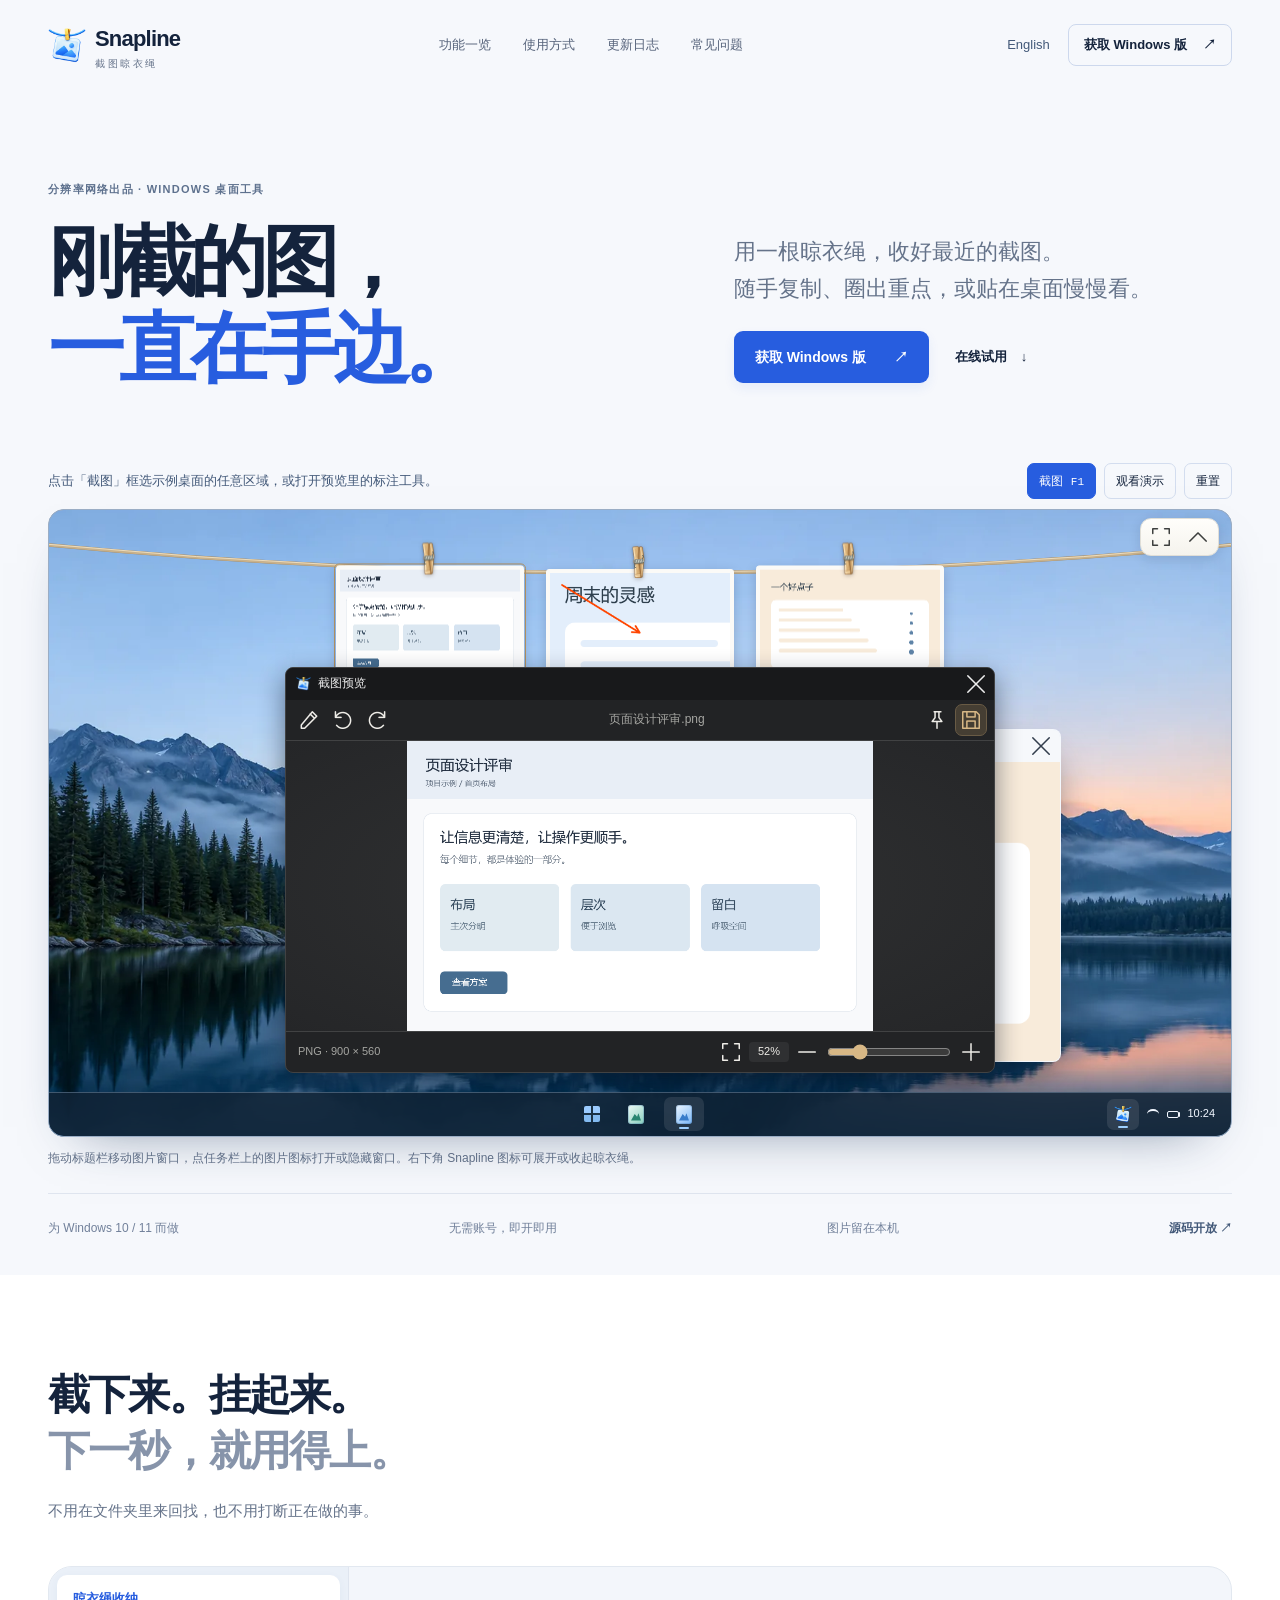
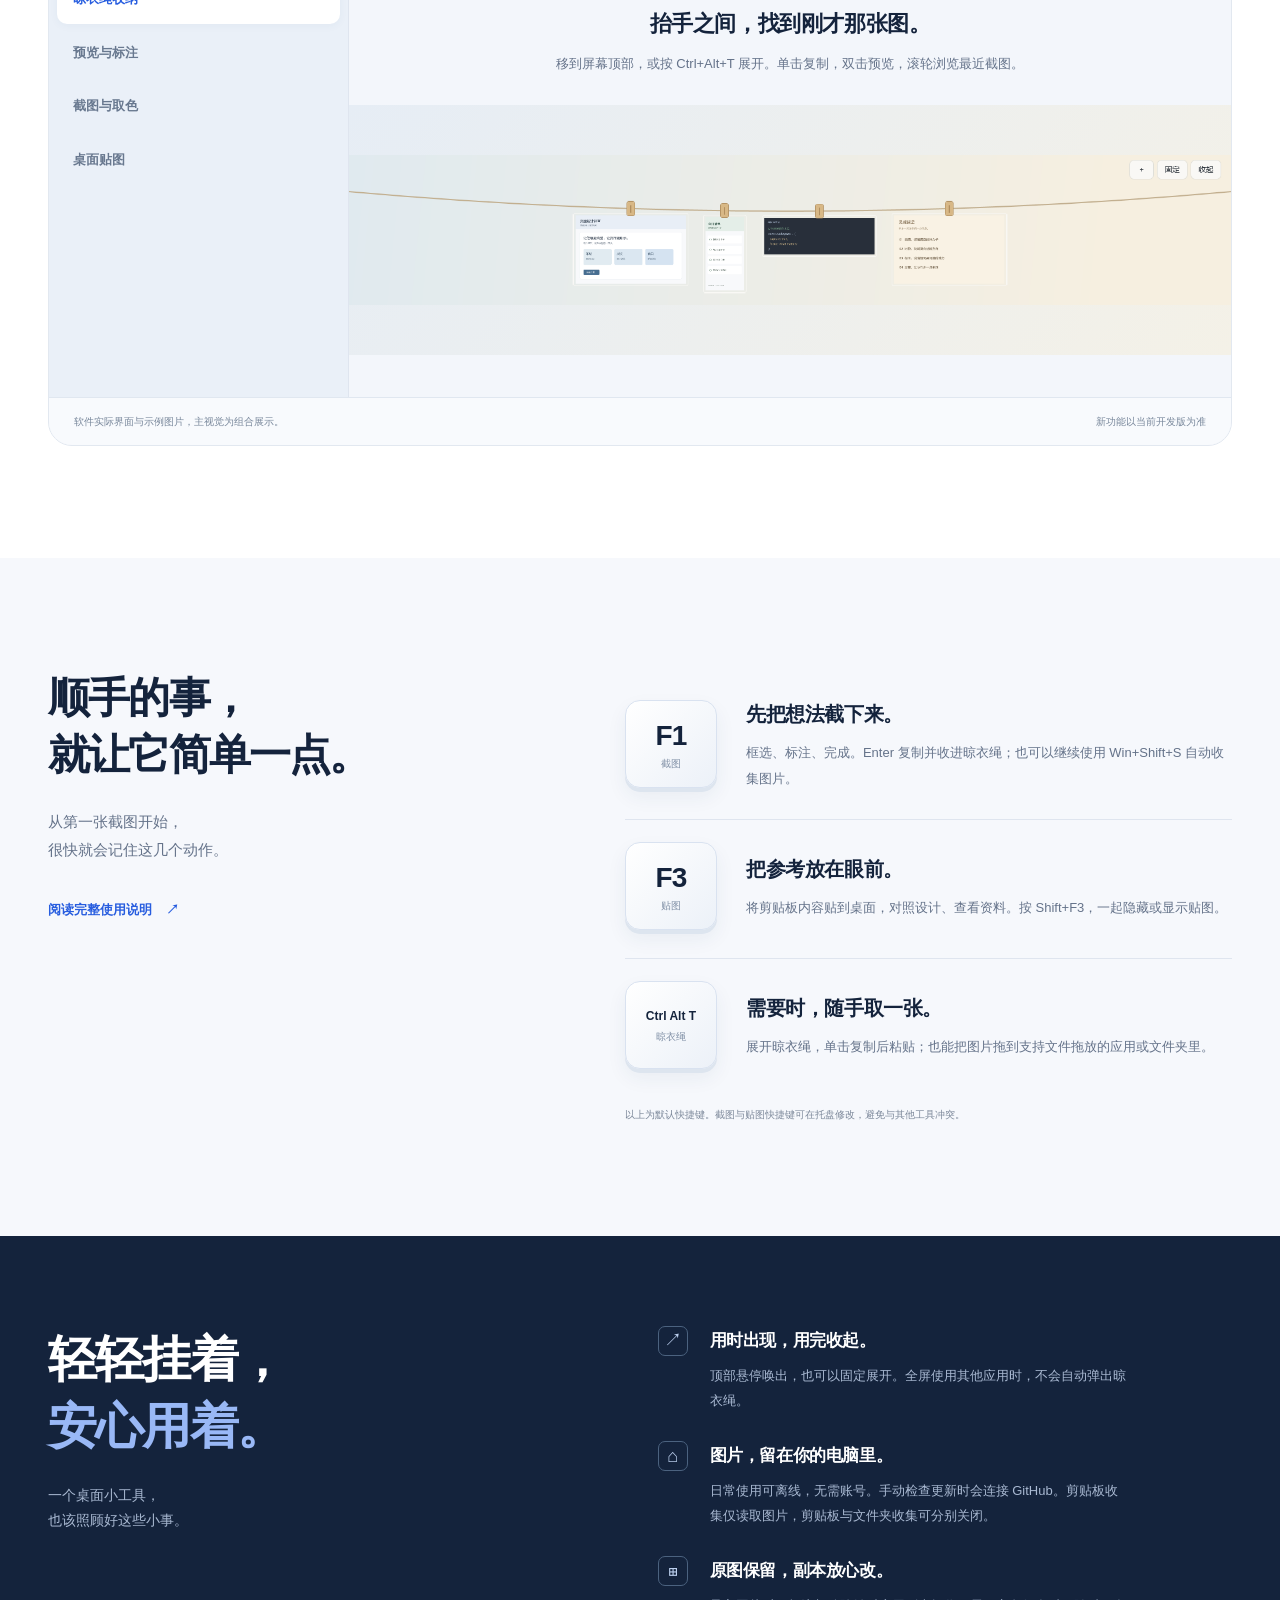
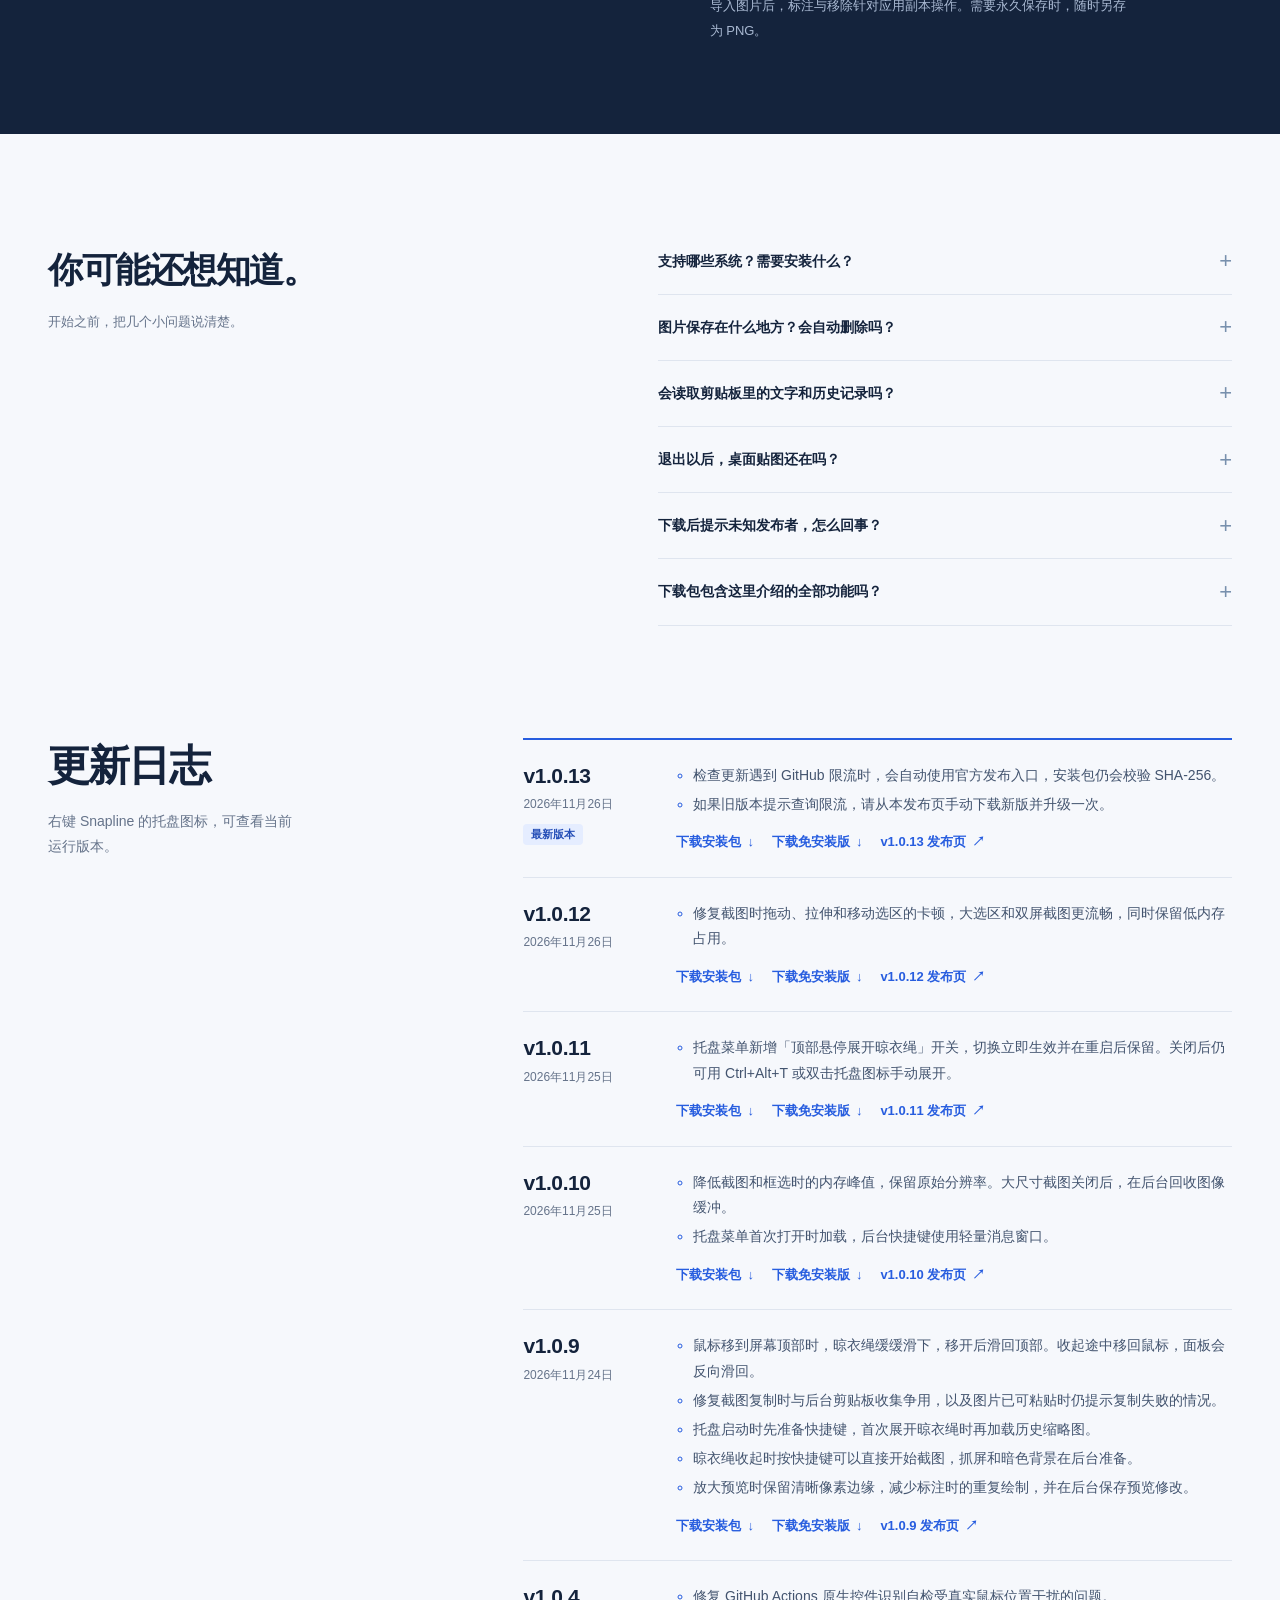
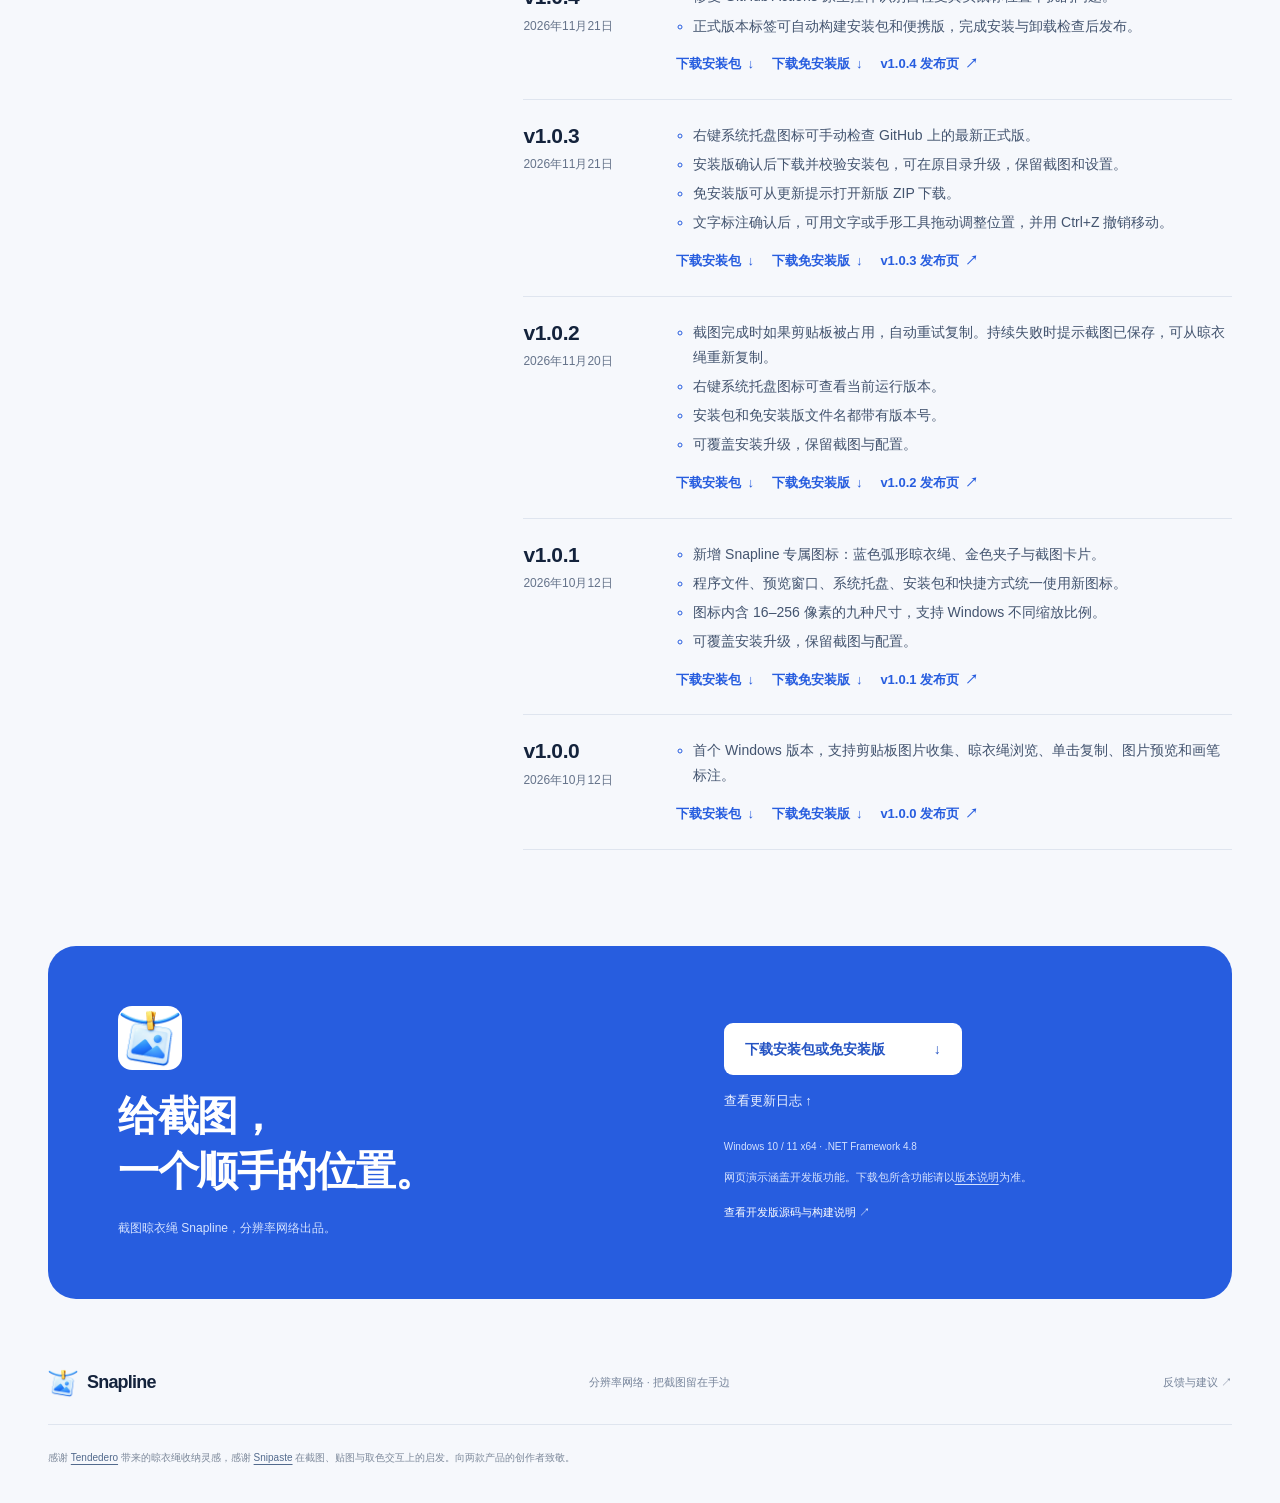
==== docs/index.html @ 42bbdcac "docs: 同步官网更新日志" ====
<!doctype html>
<html lang="zh-CN">
<head>
  <meta charset="utf-8">
  <meta name="viewport" content="width=device-width, initial-scale=1">
  <meta name="theme-color" content="#f6f8fc">
  <meta name="description" content="截图晾衣绳 Snapline，分辨率网络出品的 Windows 桌面截图工具。把近期截图收在屏幕上方，单击复制、双击预览，支持标注、取色与桌面贴图。本地运行，无需账号。">
  <meta property="og:title" content="截图晾衣绳 Snapline · 把截图留在手边">
  <meta property="og:description" content="截下来，挂起来，随手就能用。分辨率网络出品的 Windows 桌面截图工具。">
  <meta property="og:type" content="website">
  <meta property="og:locale" content="zh_CN">
  <title>截图晾衣绳 Snapline · 把截图留在手边</title>
  <link rel="canonical" href="https://snapline-windows.pages.dev/">
  <link rel="alternate" hreflang="zh-CN" href="https://snapline-windows.pages.dev/">
  <link rel="alternate" hreflang="en" href="https://snapline-windows.pages.dev/en/">
  <link rel="alternate" hreflang="x-default" href="https://snapline-windows.pages.dev/">
  <link rel="icon" href="images/app.ico">
  <link rel="stylesheet" href="style.css">
  <link rel="stylesheet" href="desktop-demo.css">
  <script src="script.js" defer></script>
  <script src="changelog.js" defer></script>
  <script src="capture-tools.js" defer></script>
  <script src="desktop-snapshot.js" defer></script>
  <script src="desktop-demo.js" defer></script>
</head>
<body>
  <a class="skip-link" href="#main">跳到正文</a>
  <header class="site-header">
    <div class="container navigation">
      <a class="brand" href="#" aria-label="Snapline 首页"><img src="images/app.ico" width="38" height="38" alt=""><span>Snapline<span class="brand-cn">截图晾衣绳</span></span></a>
      <nav aria-label="主导航"><a href="#features">功能一览</a><a href="#workflow">使用方式</a><a class="nav-changelog" href="#changelog">更新日志</a><a href="#questions">常见问题</a></nav>
      <div class="nav-actions">
        <a class="language-switch" data-language-switch href="en/index.html" hreflang="en" lang="en">English</a>
        <a class="nav-download" href="#download">获取 Windows 版 <span aria-hidden="true">↗</span></a>
      </div>
    </div>
  </header>
  <main id="main">
    <section class="hero container" aria-labelledby="hero-title">
      <div class="hero-copy">
        <p class="eyebrow">分辨率网络出品 · WINDOWS 桌面工具</p>
        <h1 id="hero-title">刚截的图，<br><span>一直在手边。</span></h1>
      </div>
      <div class="hero-details">
        <p class="hero-description">用一根晾衣绳，收好最近的截图。<br>随手复制、圈出重点，或贴在桌面慢慢看。</p>
        <div class="hero-actions"><a class="button primary" href="#download">获取 Windows 版 <span aria-hidden="true">↗</span></a><a class="text-link" href="#try">在线试用 <span aria-hidden="true">↓</span></a></div>
      </div>
    </section>
    <section class="container desktop-experience" id="try" aria-label="Snapline 网页演示">
      <div id="desktop-demo" class="desktop-demo" role="region" aria-label="可操作的示例桌面" hidden>
        <div class="desktop-toolbar">
          <p class="demo-status" role="status">点击「截图」，框选示例桌面上的任意区域。</p>
          <div class="desktop-actions">
            <button type="button" data-action="capture" class="demo-start">截图 <kbd>F1</kbd></button>
            <button type="button" data-action="tour" aria-pressed="false">观看演示</button>
            <button type="button" data-action="whole" class="demo-start" title="选择整个示例桌面（Ctrl+A）" hidden>全选桌面</button>
            <button type="button" data-action="cancel-top" title="取消截图（Esc）" hidden>取消截图</button>
            <button type="button" data-action="reset">重置</button>
          </div>
        </div>
        <div class="demo-desktop">
          <div class="demo-shelf" aria-label="晾衣绳">
            <canvas class="demo-rope" aria-hidden="true"></canvas>
            <div class="demo-shots" aria-label="最近截图"></div>
            <div class="demo-shelf-tools">
              <button type="button" data-action="open" aria-label="预览选中图片" title="预览选中图片"><span class="demo-icon icon-open"></span></button>
              <button type="button" data-action="collapse" aria-label="收起晾衣绳" title="收起晾衣绳"><span class="demo-icon icon-collapse"></span></button>
            </div>
          </div>
          <div id="demo-weekend" class="demo-paper demo-document" role="group" aria-label="周末灵感.png" hidden>
            <div class="demo-window-title">
              <span class="demo-file-icon demo-weekend-icon" aria-hidden="true"></span>周末灵感.png
              <button type="button" data-action="close-weekend" aria-label="关闭周末灵感" title="关闭周末灵感"><span class="demo-icon icon-close"></span></button>
            </div>
            <canvas role="img" aria-label="带箭头标注的周末灵感示例图"></canvas>
          </div>
          <div id="demo-note" class="demo-paper demo-source" role="group" aria-label="灵感笔记.png">
            <div class="demo-window-title">
              <span class="demo-file-icon" aria-hidden="true"></span>灵感笔记.png
              <button type="button" data-action="close-source" aria-label="关闭示例笔记" title="关闭示例笔记"><span class="demo-icon icon-close"></span></button>
            </div>
            <div class="demo-source-image"><img src="images/06-pinned-image.png" width="640" height="400" alt="示例笔记：一个好点子" draggable="false"></div>
          </div>
          <div class="demo-capture" tabindex="-1" aria-label="拖动框选示例桌面上的任意区域" hidden>
            <canvas class="demo-capture-frame" aria-hidden="true"></canvas>
            <div class="demo-selection" hidden>
              <canvas class="demo-crop-art" aria-hidden="true"></canvas>
              <span class="demo-crop-size"></span>
              <span data-edge="nw"></span><span data-edge="n"></span><span data-edge="ne"></span>
              <span data-edge="w"></span><span data-edge="e"></span>
              <span data-edge="sw"></span><span data-edge="s"></span><span data-edge="se"></span>
            </div>
          </div>
          <div class="demo-capture-actions" aria-label="截图工具栏" hidden>
            <button type="button" data-action="reselect" aria-label="重新框选" title="重新框选"><span class="demo-icon icon-reselect"></span></button>
            <button type="button" data-action="save-crop" aria-label="另存 PNG" title="另存为 PNG（Ctrl+S）" disabled><span class="demo-icon icon-save"></span></button>
            <button type="button" data-action="pin-crop" aria-label="贴到屏幕" title="贴到屏幕（Ctrl+T）" disabled><span class="demo-icon icon-pin"></span></button>
            <button type="button" data-action="cancel" aria-label="取消截图" title="取消（Esc）"><span class="demo-icon icon-close"></span></button>
            <button type="button" data-action="collect" aria-label="完成截图并收进晾衣绳" title="完成截图（Enter）" class="demo-native-highlight" disabled><span class="demo-icon icon-check"></span></button>
          </div>
          <section class="demo-editor" aria-label="图片预览与标注" hidden>
            <div class="demo-window-title"><img src="images/app.ico" width="15" height="15" alt="">截图预览<button type="button" data-action="close-editor" aria-label="关闭预览" title="关闭预览"><span class="demo-icon icon-close"></span></button></div>
            <div class="demo-editor-command">
              <button type="button" data-action="annotate" aria-label="标注工具" title="展开或收起标注工具" aria-expanded="false" aria-controls="demo-annotations"><span class="demo-icon icon-edit"></span></button>
              <button type="button" data-action="rotate-left" aria-label="向左旋转" title="向左旋转 90°"><span class="demo-icon icon-rotate-left"></span></button>
              <button type="button" data-action="rotate" aria-label="向右旋转" title="向右旋转 90°"><span class="demo-icon icon-rotate-right"></span></button>
              <span class="demo-editor-name"></span>
              <button type="button" data-action="pin" aria-label="贴到屏幕" title="将图片与标注贴到屏幕"><span class="demo-icon icon-pin"></span></button>
              <button type="button" data-action="save" class="demo-native-highlight" aria-label="保存到演示副本" title="保存到演示副本"><span class="demo-icon icon-save"></span></button>
            </div>
            <div class="demo-editor-tools" id="demo-annotations" aria-label="标注工具" hidden>
              <button type="button" data-tool="pen" aria-label="画笔" title="画笔" aria-pressed="true"><span class="demo-icon icon-pen"></span></button>
              <button type="button" data-tool="arrow" aria-label="箭头" title="箭头" aria-pressed="false"><span class="demo-icon icon-arrow"></span></button>
              <button type="button" data-action="undo" aria-label="撤销" title="撤销（Ctrl+Z）" disabled><span class="demo-icon icon-undo"></span></button>
              <button type="button" class="demo-ink" data-ink="#ff4500" aria-label="橙红色" title="橙红色" aria-pressed="true"></button>
              <button type="button" class="demo-ink" data-ink="#ffd700" aria-label="金黄色" title="金黄色" aria-pressed="false"></button>
              <button type="button" class="demo-ink" data-ink="#1e90ff" aria-label="亮蓝色" title="亮蓝色" aria-pressed="false"></button>
            </div>
            <div class="demo-editor-image"><canvas tabindex="0" aria-label="在图片上拖动以标注，按 Ctrl+Z 撤销"></canvas></div>
            <div class="demo-editor-footer">
              <span class="demo-editor-info"></span>
              <button type="button" data-action="fit" aria-label="适应窗口" title="适应窗口"><span class="demo-icon icon-open"></span></button>
              <output class="demo-zoom-level"></output>
              <button type="button" data-action="zoom-out" aria-label="缩小预览" title="缩小预览"><span class="demo-icon icon-minus"></span></button>
              <input type="range" class="demo-zoom" aria-label="预览缩放" min="55" max="250" value="100">
              <button type="button" data-action="zoom-in" aria-label="放大预览" title="放大预览"><span class="demo-icon icon-plus"></span></button>
            </div>
          </section>
          <section class="demo-pin" aria-label="桌面贴图" hidden>
            <button type="button" class="demo-pin-handle" aria-label="拖动贴图，或用方向键移动。双击关闭。"><canvas></canvas></button>
            <div class="demo-pin-tools">
              <label>大小 <input type="range" data-adjust="size" min="65" max="130" value="100"></label>
              <label>透明度 <input type="range" data-adjust="opacity" min="25" max="100" value="100"></label>
              <button type="button" data-action="close-pin" aria-label="关闭贴图" title="关闭贴图"><span class="demo-icon icon-close"></span></button>
            </div>
          </section>
          <div class="demo-taskbar" aria-label="示例桌面任务栏">
            <div class="demo-taskbar-apps">
              <span class="demo-launcher" aria-hidden="true"></span>
              <button type="button" data-action="weekend" aria-label="显示或隐藏周末灵感" title="周末灵感.png" aria-controls="demo-weekend" aria-pressed="false"><span class="demo-file-icon demo-weekend-icon" aria-hidden="true"></span></button>
              <button type="button" data-action="note" aria-label="显示或隐藏示例笔记" title="灵感笔记.png" aria-controls="demo-note" aria-pressed="true"><span class="demo-file-icon" aria-hidden="true"></span></button>
            </div>
            <div class="demo-tray">
              <button type="button" data-action="shelf" aria-label="展开或收起截图晾衣绳" title="截图晾衣绳（Ctrl+Alt+T）" aria-pressed="true"><img src="images/app.ico" width="22" height="22" alt=""></button>
              <span class="demo-network" aria-hidden="true"></span><span class="demo-battery" aria-hidden="true"></span><span aria-hidden="true">10:24</span>
            </div>
          </div>
        </div>
        <p class="desktop-caption">拖动标题栏移动图片窗口，点任务栏上的图片图标打开或隐藏窗口。右下角 Snapline 图标可展开或收起晾衣绳。</p>
      </div>
      <div id="desktop-fallback" class="desktop-fallback">
        <img src="images/01-desktop-shelf.png" width="1440" height="246" alt="截图晾衣绳实机界面">
        <p>启用 JavaScript 后可试用网页演示。</p>
      </div>
    </section>
    <div class="container essentials" aria-label="产品特性"><span>为 Windows 10 / 11 而做</span><span>无需账号，即开即用</span><span>图片留在本机</span><a href="https://github.com/super-eggs/snapline-windows" target="_blank" rel="noopener noreferrer">源码开放 <span aria-hidden="true">↗</span></a></div>
    <section class="showcase-section section-space" id="features" aria-labelledby="features-title">
      <div class="container">
        <div class="section-heading reveal"><h2 id="features-title">截下来。挂起来。<br><span class="muted-heading">下一秒，就用得上。</span></h2><p>不用在文件夹里来回找，也不用打断正在做的事。</p></div>
        <div class="showcase reveal">
          <div class="demo-tabs" role="tablist" aria-label="查看软件功能">
            <button id="tab-shelf" type="button" role="tab" aria-selected="true" aria-controls="panel-shelf" tabindex="0">晾衣绳收纳</button>
            <button id="tab-preview" type="button" role="tab" aria-selected="false" aria-controls="panel-preview" tabindex="-1">预览与标注</button>
            <button id="tab-capture" type="button" role="tab" aria-selected="false" aria-controls="panel-capture" tabindex="-1">截图与取色</button>
            <button id="tab-pin" type="button" role="tab" aria-selected="false" aria-controls="panel-pin" tabindex="-1">桌面贴图</button>
          </div>
          <div id="panel-shelf" class="demo-panel shelf-panel" role="tabpanel" aria-labelledby="tab-shelf" tabindex="0">
            <div class="demo-copy"><h3>抬手之间，找到刚才那张图。</h3><p>移到屏幕顶部，或按 Ctrl+Alt+T 展开。单击复制，双击预览，滚轮浏览最近截图。</p></div>
            <div class="shelf-stage"><img src="images/01-desktop-shelf.png" alt="晾衣绳按截图原比例展示页面、清单、代码与笔记" width="1440" height="246" loading="lazy"></div>
          </div>
          <div id="panel-preview" class="demo-panel" role="tabpanel" aria-labelledby="tab-preview" tabindex="0" hidden>
            <div class="demo-copy"><h3>看清细节，也把重点讲清楚。</h3><p>放大、旋转、标注，在同一个窗口里完成。保存更新应用副本，导入的原图继续保留。</p></div>
            <button class="screenshot-button preview-stage" data-image="images/03-annotation.png" data-title="预览与标注 · 示例界面" aria-label="放大查看预览与标注界面"><img src="images/03-annotation.png" alt="标注窗口内的设计示例与圈选笔迹" width="1100" height="760" loading="lazy"></button>
          </div>
          <div id="panel-capture" class="demo-panel" role="tabpanel" aria-labelledby="tab-capture" tabindex="0" hidden>
            <div class="demo-copy"><h3>一键截图，顺手圈出你想说的。</h3><p>F1 开始截图，自由框选或选择识别到的控件。选好区域后打开取色器，复制 HEX / RGB 颜色。</p></div>
            <a class="capture-stage" href="#try" data-try-capture><img class="capture-example" src="images/05-capture-annotation.png" alt="" width="301" height="201" loading="lazy"><img class="capture-toolbar" src="images/04-capture-toolbar.png" alt="" width="645" height="42" loading="lazy"><span class="button primary">试用截图工具 <span aria-hidden="true">↑</span></span></a>
          </div>
          <div id="panel-pin" class="demo-panel" role="tabpanel" aria-labelledby="tab-pin" tabindex="0" hidden>
            <div class="demo-copy"><h3>把参考留在眼前，思路就不用来回切。</h3><p>F3 将剪贴板图片、文字或颜色贴到屏幕。拖动移动，滚轮缩放，Ctrl+滚轮调节透明度。</p></div>
            <div class="pin-stage"><img src="images/06-pinned-image.png" alt="贴图演示中的一张“一个好点子”示例图片" width="640" height="400" loading="lazy"><p>贴图仅在本次运行期间保留，长期保存请另存 PNG。</p></div>
          </div>
          <div class="demo-footer"><span>软件实际界面与示例图片，主视觉为组合展示。</span><span>新功能以当前开发版为准</span></div>
        </div>
      </div>
    </section>
    <section class="workflow-section container section-space" id="workflow" aria-labelledby="workflow-title">
      <div class="workflow-intro reveal"><h2 id="workflow-title">顺手的事，<br>就让它简单一点。</h2><p>从第一张截图开始，<br>很快就会记住这几个动作。</p><a class="text-link" href="https://github.com/super-eggs/snapline-windows#使用" target="_blank" rel="noopener noreferrer">阅读完整使用说明 <span aria-hidden="true">↗</span></a></div>
      <div class="workflow-steps">
        <article class="workflow-step reveal"><div class="keycap"><kbd>F1</kbd><span>截图</span></div><div><h3>先把想法截下来。</h3><p>框选、标注、完成。Enter 复制并收进晾衣绳；也可以继续使用 Win+Shift+S 自动收集图片。</p></div></article>
        <article class="workflow-step reveal"><div class="keycap"><kbd>F3</kbd><span>贴图</span></div><div><h3>把参考放在眼前。</h3><p>将剪贴板内容贴到桌面，对照设计、查看资料。按 Shift+F3，一起隐藏或显示贴图。</p></div></article>
        <article class="workflow-step reveal"><div class="keycap chord"><kbd>Ctrl Alt T</kbd><span>晾衣绳</span></div><div><h3>需要时，随手取一张。</h3><p>展开晾衣绳，单击复制后粘贴；也能把图片拖到支持文件拖放的应用或文件夹里。</p></div></article>
        <p class="shortcut-note">以上为默认快捷键。截图与贴图快捷键可在托盘修改，避免与其他工具冲突。</p>
      </div>
    </section>
    <section class="care-section" aria-labelledby="care-title">
      <div class="container care-layout">
        <div class="care-heading reveal"><h2 id="care-title">轻轻挂着，<br><span>安心用着。</span></h2><p>一个桌面小工具，<br>也该照顾好这些小事。</p></div>
        <div class="care-items">
          <article class="reveal"><span class="care-symbol" aria-hidden="true">↗</span><h3>用时出现，用完收起。</h3><p>顶部悬停唤出，也可以固定展开。全屏使用其他应用时，不会自动弹出晾衣绳。</p></article>
          <article class="reveal"><span class="care-symbol" aria-hidden="true">⌂</span><h3>图片，留在你的电脑里。</h3><p>日常使用可离线，无需账号。手动检查更新时会连接 GitHub。剪贴板收集仅读取图片，剪贴板与文件夹收集可分别关闭。</p></article>
          <article class="reveal"><span class="care-symbol" aria-hidden="true">⊞</span><h3>原图保留，副本放心改。</h3><p>导入图片后，标注与移除针对应用副本操作。需要永久保存时，随时另存为 PNG。</p></article>
        </div>
      </div>
    </section>
    <section class="container questions-section section-space" id="questions" aria-labelledby="questions-title">
      <div class="questions-heading reveal"><h2 id="questions-title">你可能还想知道。</h2><p>开始之前，把几个小问题说清楚。</p></div>
      <div class="questions-list reveal">
        <details><summary>支持哪些系统？需要安装什么？</summary><div><p>支持 Windows 10 / 11 x64，需要 .NET Framework 4.8 或更高版本。提供安装包和免安装版；安装包无需管理员权限，免安装版解压后运行 Snapline.exe 即可。</p></div></details>
        <details><summary>图片保存在什么地方？会自动删除吗？</summary><div><p>图片副本与设置保存在 <code>%LOCALAPPDATA%\Snapline</code>，也可从托盘打开收集文件夹。晾衣绳显示最近 60 张，较旧副本仍留在 inbox 文件夹中，不会自动清理。</p></div></details>
        <details><summary>会读取剪贴板里的文字和历史记录吗？</summary><div><p>自动收集只读取之后发生变化的图片，不读取文字或剪贴板历史。仅当你主动使用“贴到屏幕”时，才会读取当前剪贴板中的图片、文字或颜色。</p></div></details>
        <details><summary>退出以后，桌面贴图还在吗？</summary><div><p>贴图只在当前运行期间保留，退出后不会恢复。需要长期保留，请在贴图中按 Ctrl+S 另存 PNG。晾衣绳里已保存的图片副本会留在本机。</p></div></details>
        <details><summary>下载后提示未知发布者，怎么回事？</summary><div><p>当前程序与安装包尚未进行代码签名，Windows 可能显示未知发布者或 SmartScreen 提示。请只从本页链接指向的 GitHub Release 下载，并核对该版本附带的 SHA-256 校验文件。</p></div></details>
        <details><summary>下载包包含这里介绍的全部功能吗？</summary><div><p>本页演示开发版的部分功能。下载前可查看对应版本说明，开发版也可从源码构建。</p></div></details>
      </div>
    </section>
    <section class="changelog-section container" id="changelog" aria-labelledby="changelog-title">
      <div class="changelog-heading">
        <h2 id="changelog-title">更新日志</h2>
        <p>右键 Snapline 的托盘图标，可查看当前运行版本。</p>
      </div>
      <ol class="changelog-entries" role="list">
        <!-- releases:start -->
        <li class="changelog-entry">
          <div class="changelog-version">
            <h3>v1.0.13</h3><time datetime="2026-11-26">2026年11月26日</time>
            <span class="changelog-latest">最新版本</span>
          </div>
          <div class="changelog-content">
            <ul class="changelog-notes">
              <li>检查更新遇到 GitHub 限流时，会自动使用官方发布入口，安装包仍会校验 SHA-256。</li>
              <li>如果旧版本提示查询限流，请从本发布页手动下载新版并升级一次。</li>
            </ul>
            <div class="changelog-links">
              <a href="https://github.com/super-eggs/snapline-windows/releases/download/v1.0.13/Snapline-Setup-1.0.13-x64.exe">下载安装包 <span aria-hidden="true">↓</span></a>
              <a href="https://github.com/super-eggs/snapline-windows/releases/download/v1.0.13/Snapline-Portable-1.0.13-x64.zip">下载免安装版 <span aria-hidden="true">↓</span></a>
              <a href="https://github.com/super-eggs/snapline-windows/releases/tag/v1.0.13">v1.0.13 发布页 <span aria-hidden="true">↗</span></a>
            </div>
          </div>
        </li>
        <li class="changelog-entry">
          <div class="changelog-version">
            <h3>v1.0.12</h3><time datetime="2026-11-26">2026年11月26日</time>
          </div>
          <div class="changelog-content">
            <ul class="changelog-notes">
              <li>修复截图时拖动、拉伸和移动选区的卡顿，大选区和双屏截图更流畅，同时保留低内存占用。</li>
            </ul>
            <div class="changelog-links">
              <a href="https://github.com/super-eggs/snapline-windows/releases/download/v1.0.12/Snapline-Setup-1.0.12-x64.exe">下载安装包 <span aria-hidden="true">↓</span></a>
              <a href="https://github.com/super-eggs/snapline-windows/releases/download/v1.0.12/Snapline-Portable-1.0.12-x64.zip">下载免安装版 <span aria-hidden="true">↓</span></a>
              <a href="https://github.com/super-eggs/snapline-windows/releases/tag/v1.0.12">v1.0.12 发布页 <span aria-hidden="true">↗</span></a>
            </div>
          </div>
        </li>
        <li class="changelog-entry">
          <div class="changelog-version">
            <h3>v1.0.11</h3><time datetime="2026-11-25">2026年11月25日</time>
          </div>
          <div class="changelog-content">
            <ul class="changelog-notes">
              <li>托盘菜单新增「顶部悬停展开晾衣绳」开关，切换立即生效并在重启后保留。关闭后仍可用 Ctrl+Alt+T 或双击托盘图标手动展开。</li>
            </ul>
            <div class="changelog-links">
              <a href="https://github.com/super-eggs/snapline-windows/releases/download/v1.0.11/Snapline-Setup-1.0.11-x64.exe">下载安装包 <span aria-hidden="true">↓</span></a>
              <a href="https://github.com/super-eggs/snapline-windows/releases/download/v1.0.11/Snapline-Portable-1.0.11-x64.zip">下载免安装版 <span aria-hidden="true">↓</span></a>
              <a href="https://github.com/super-eggs/snapline-windows/releases/tag/v1.0.11">v1.0.11 发布页 <span aria-hidden="true">↗</span></a>
            </div>
          </div>
        </li>
        <li class="changelog-entry">
          <div class="changelog-version">
            <h3>v1.0.10</h3><time datetime="2026-11-25">2026年11月25日</time>
          </div>
          <div class="changelog-content">
            <ul class="changelog-notes">
              <li>降低截图和框选时的内存峰值，保留原始分辨率。大尺寸截图关闭后，在后台回收图像缓冲。</li>
              <li>托盘菜单首次打开时加载，后台快捷键使用轻量消息窗口。</li>
            </ul>
            <div class="changelog-links">
              <a href="https://github.com/super-eggs/snapline-windows/releases/download/v1.0.10/Snapline-Setup-1.0.10-x64.exe">下载安装包 <span aria-hidden="true">↓</span></a>
              <a href="https://github.com/super-eggs/snapline-windows/releases/download/v1.0.10/Snapline-Portable-1.0.10-x64.zip">下载免安装版 <span aria-hidden="true">↓</span></a>
              <a href="https://github.com/super-eggs/snapline-windows/releases/tag/v1.0.10">v1.0.10 发布页 <span aria-hidden="true">↗</span></a>
            </div>
          </div>
        </li>
        <li class="changelog-entry">
          <div class="changelog-version">
            <h3>v1.0.9</h3><time datetime="2026-11-24">2026年11月24日</time>
          </div>
          <div class="changelog-content">
            <ul class="changelog-notes">
              <li>鼠标移到屏幕顶部时，晾衣绳缓缓滑下，移开后滑回顶部。收起途中移回鼠标，面板会反向滑回。</li>
              <li>修复截图复制时与后台剪贴板收集争用，以及图片已可粘贴时仍提示复制失败的情况。</li>
              <li>托盘启动时先准备快捷键，首次展开晾衣绳时再加载历史缩略图。</li>
              <li>晾衣绳收起时按快捷键可以直接开始截图，抓屏和暗色背景在后台准备。</li>
              <li>放大预览时保留清晰像素边缘，减少标注时的重复绘制，并在后台保存预览修改。</li>
            </ul>
            <div class="changelog-links">
              <a href="https://github.com/super-eggs/snapline-windows/releases/download/v1.0.9/Snapline-Setup-1.0.9-x64.exe">下载安装包 <span aria-hidden="true">↓</span></a>
              <a href="https://github.com/super-eggs/snapline-windows/releases/download/v1.0.9/Snapline-Portable-1.0.9-x64.zip">下载免安装版 <span aria-hidden="true">↓</span></a>
              <a href="https://github.com/super-eggs/snapline-windows/releases/tag/v1.0.9">v1.0.9 发布页 <span aria-hidden="true">↗</span></a>
            </div>
          </div>
        </li>
        <li class="changelog-entry">
          <div class="changelog-version">
            <h3>v1.0.4</h3><time datetime="2026-11-21">2026年11月21日</time>
          </div>
          <div class="changelog-content">
            <ul class="changelog-notes">
              <li>修复 GitHub Actions 原生控件识别自检受真实鼠标位置干扰的问题。</li>
              <li>正式版本标签可自动构建安装包和便携版，完成安装与卸载检查后发布。</li>
            </ul>
            <div class="changelog-links">
              <a href="https://github.com/super-eggs/snapline-windows/releases/download/v1.0.4/Snapline-Setup-1.0.4-x64.exe">下载安装包 <span aria-hidden="true">↓</span></a>
              <a href="https://github.com/super-eggs/snapline-windows/releases/download/v1.0.4/Snapline-Portable-1.0.4-x64.zip">下载免安装版 <span aria-hidden="true">↓</span></a>
              <a href="https://github.com/super-eggs/snapline-windows/releases/tag/v1.0.4">v1.0.4 发布页 <span aria-hidden="true">↗</span></a>
            </div>
          </div>
        </li>
        <li class="changelog-entry">
          <div class="changelog-version">
            <h3>v1.0.3</h3><time datetime="2026-11-21">2026年11月21日</time>
          </div>
          <div class="changelog-content">
            <ul class="changelog-notes">
              <li>右键系统托盘图标可手动检查 GitHub 上的最新正式版。</li>
              <li>安装版确认后下载并校验安装包，可在原目录升级，保留截图和设置。</li>
              <li>免安装版可从更新提示打开新版 ZIP 下载。</li>
              <li>文字标注确认后，可用文字或手形工具拖动调整位置，并用 Ctrl+Z 撤销移动。</li>
            </ul>
            <div class="changelog-links">
              <a href="https://github.com/super-eggs/snapline-windows/releases/download/v1.0.3/Snapline-Setup-1.0.3-x64.exe">下载安装包 <span aria-hidden="true">↓</span></a>
              <a href="https://github.com/super-eggs/snapline-windows/releases/download/v1.0.3/Snapline-Portable-1.0.3-x64.zip">下载免安装版 <span aria-hidden="true">↓</span></a>
              <a href="https://github.com/super-eggs/snapline-windows/releases/tag/v1.0.3">v1.0.3 发布页 <span aria-hidden="true">↗</span></a>
            </div>
          </div>
        </li>
        <li class="changelog-entry">
          <div class="changelog-version">
            <h3>v1.0.2</h3><time datetime="2026-11-20">2026年11月20日</time>
          </div>
          <div class="changelog-content">
            <ul class="changelog-notes">
              <li>截图完成时如果剪贴板被占用，自动重试复制。持续失败时提示截图已保存，可从晾衣绳重新复制。</li>
              <li>右键系统托盘图标可查看当前运行版本。</li>
              <li>安装包和免安装版文件名都带有版本号。</li>
              <li>可覆盖安装升级，保留截图与配置。</li>
            </ul>
            <div class="changelog-links">
              <a href="https://github.com/super-eggs/snapline-windows/releases/download/v1.0.2/Snapline-Setup-1.0.2-x64.exe">下载安装包 <span aria-hidden="true">↓</span></a>
              <a href="https://github.com/super-eggs/snapline-windows/releases/download/v1.0.2/Snapline-Portable-1.0.2-x64.zip">下载免安装版 <span aria-hidden="true">↓</span></a>
              <a href="https://github.com/super-eggs/snapline-windows/releases/tag/v1.0.2">v1.0.2 发布页 <span aria-hidden="true">↗</span></a>
            </div>
          </div>
        </li>
        <li class="changelog-entry">
          <div class="changelog-version">
            <h3>v1.0.1</h3><time datetime="2026-10-12">2026年10月12日</time>
          </div>
          <div class="changelog-content">
            <ul class="changelog-notes">
              <li>新增 Snapline 专属图标：蓝色弧形晾衣绳、金色夹子与截图卡片。</li>
              <li>程序文件、预览窗口、系统托盘、安装包和快捷方式统一使用新图标。</li>
              <li>图标内含 16–256 像素的九种尺寸，支持 Windows 不同缩放比例。</li>
              <li>可覆盖安装升级，保留截图与配置。</li>
            </ul>
            <div class="changelog-links">
              <a href="https://github.com/super-eggs/snapline-windows/releases/download/v1.0.1/Snapline-Setup-x64.exe">下载安装包 <span aria-hidden="true">↓</span></a>
              <a href="https://github.com/super-eggs/snapline-windows/releases/download/v1.0.1/Snapline-Portable-x64.zip">下载免安装版 <span aria-hidden="true">↓</span></a>
              <a href="https://github.com/super-eggs/snapline-windows/releases/tag/v1.0.1">v1.0.1 发布页 <span aria-hidden="true">↗</span></a>
            </div>
          </div>
        </li>
        <li class="changelog-entry">
          <div class="changelog-version">
            <h3>v1.0.0</h3><time datetime="2026-10-12">2026年10月12日</time>
          </div>
          <div class="changelog-content">
            <ul class="changelog-notes">
              <li>首个 Windows 版本，支持剪贴板图片收集、晾衣绳浏览、单击复制、图片预览和画笔标注。</li>
            </ul>
            <div class="changelog-links">
              <a href="https://github.com/super-eggs/snapline-windows/releases/download/v1.0.0/Snapline-Setup-x64.exe">下载安装包 <span aria-hidden="true">↓</span></a>
              <a href="https://github.com/super-eggs/snapline-windows/releases/download/v1.0.0/Snapline-Portable-x64.zip">下载免安装版 <span aria-hidden="true">↓</span></a>
              <a href="https://github.com/super-eggs/snapline-windows/releases/tag/v1.0.0">v1.0.0 发布页 <span aria-hidden="true">↗</span></a>
            </div>
          </div>
        </li>
        <!-- releases:end -->
      </ol>
    </section>
    <section class="download-section container" id="download" aria-labelledby="download-title">
      <div class="download-card reveal">
        <div class="download-copy"><img src="images/app.ico" width="64" height="64" alt="" loading="lazy"><h2 id="download-title">给截图，<br>一个顺手的位置。</h2><p>截图晾衣绳 Snapline，分辨率网络出品。</p></div>
        <div class="download-options">
          <a class="button light-button" href="https://github.com/super-eggs/snapline-windows/releases/latest">下载安装包或免安装版 <span aria-hidden="true">↓</span></a>
          <a class="portable-link" href="#changelog">查看更新日志 <span aria-hidden="true">↑</span></a>
          <p class="download-system">Windows 10 / 11 x64 · .NET Framework 4.8</p>
          <p class="release-note">网页演示涵盖开发版功能。下载包所含功能请以<a href="https://github.com/super-eggs/snapline-windows/releases/latest" target="_blank" rel="noopener noreferrer">版本说明</a>为准。</p>
          <a class="source-link" href="https://github.com/super-eggs/snapline-windows" target="_blank" rel="noopener noreferrer">查看开发版源码与构建说明 <span aria-hidden="true">↗</span></a>
        </div>
      </div>
    </section>
  </main>
  <footer class="site-footer container">
    <div class="footer-top"><a class="brand" href="#"><img src="images/app.ico" width="30" height="30" alt=""><span>Snapline</span></a><span>分辨率网络 · 把截图留在手边</span><a href="https://github.com/super-eggs/snapline-windows/issues" target="_blank" rel="noopener noreferrer">反馈与建议 <span aria-hidden="true">↗</span></a></div>
    <p class="thanks">感谢 <a href="https://tendedero.app/" target="_blank" rel="noopener noreferrer">Tendedero</a> 带来的晾衣绳收纳灵感，感谢 <a href="https://zh.snipaste.com/" target="_blank" rel="noopener noreferrer">Snipaste</a> 在截图、贴图与取色交互上的启发。向两款产品的创作者致敬。</p>
  </footer>
  <dialog id="image-dialog" aria-labelledby="dialog-title"><div class="dialog-header"><span id="dialog-title">软件界面</span><button type="button" id="close-dialog" aria-label="关闭大图">关闭 <span aria-hidden="true">×</span></button></div><img id="dialog-image" alt=""></dialog>
</body>
</html>
---- docs/style.css ----
@charset "UTF-8";

:root {
  color-scheme: light;
  --paper: #f6f8fc;
  --ink: #14233c;
  --muted: #65738a;
  --blue: #275ddf;
  --line: #dfe5ef;
  --font: "Segoe UI Variable Display", "Segoe UI", "Microsoft YaHei UI", "PingFang SC", sans-serif;
}
* { box-sizing: border-box; }
html { scroll-behavior: smooth; scroll-padding-top: 100px; }
body { margin: 0; background: var(--paper); color: var(--ink); font-family: var(--font); -webkit-font-smoothing: antialiased; line-height: 1.75; }
a { color: inherit; text-decoration: none; }
button { font: inherit; cursor: pointer; }
button, a, summary { touch-action: manipulation; -webkit-tap-highlight-color: transparent; }
img { display: block; max-width: 100%; height: auto; }
button:focus-visible, a:focus-visible, summary:focus-visible, [tabindex]:focus-visible { outline: 3px solid #5680e9; outline-offset: 6px; }
::selection { background: #cddcff; color: #14233c; }
[hidden] { display: none !important; }
h1, h2, h3, p { margin: 0; }
h1, h2, h3 { font-weight: 650; }
h2 { font-size: clamp(32px, 3.25vw, 46px); line-height: 1.36; letter-spacing: -1.8px; }
h3 { letter-spacing: -.4px; }
kbd { font: inherit; }
.container { width: min(1240px, calc(100% - 96px)); margin-inline: auto; }
.section-space { padding-block: 112px; }
.skip-link { position: fixed; top: 8px; left: 16px; z-index: 30; background: white; padding: 8px 16px; transform: translateY(-180%); }
.skip-link:focus { transform: none; }
.site-header { height: 90px; }
.navigation { height: 100%; display: flex; align-items: center; justify-content: space-between; gap: 24px; }
.brand { display: inline-flex; align-items: center; gap: 9px; font-size: 22px; font-weight: 700; letter-spacing: -.8px; white-space: nowrap; }
.brand img { flex-shrink: 0; }
.brand-cn { display: block; font-size: 10px; line-height: 1.2; font-weight: 500; letter-spacing: 2.5px; color: var(--muted); }
.navigation nav { display: flex; gap: 32px; font-size: 13px; color: #55627a; }
.navigation nav a { padding: 12px 0; transition: color .2s; }
.navigation nav a:hover { color: var(--blue); }
.nav-actions { display: flex; align-items: center; gap: 12px; white-space: nowrap; }
.language-switch { display: inline-flex; align-items: center; min-height: 36px; padding-inline: 6px; font-size: 13px; color: #435979; }
.language-switch:hover { color: var(--blue); text-decoration: underline; text-underline-offset: 4px; }
.nav-download { display: flex; align-items: center; gap: 16px; font-size: 13px; font-weight: 600; border: 1px solid #cdd8ed; padding: 9px 15px; border-radius: 8px; transition: background .2s; }
.nav-download:hover { background: #e7edfa; }

.hero { display: grid; grid-template-columns: 1fr 1.22fr; align-items: center; gap: 26px; padding-block: 54px 76px; }
.eyebrow { font-size: 11px; font-weight: 600; letter-spacing: 1.25px; color: #5e718e; margin-bottom: 24px; }
.hero h1 { font-size: clamp(48px, 5vw, 70px); line-height: 1.2; letter-spacing: -3.4px; white-space: nowrap; }
.hero h1 span { color: var(--blue); }
.hero-description { font-size: 17px; color: var(--muted); line-height: 1.9; margin-top: 27px; }
.hero-actions { display: flex; gap: 26px; align-items: center; margin-top: 34px; }
.button { display: inline-flex; justify-content: center; align-items: center; gap: 28px; font-size: 14px; font-weight: 600; padding: 14px 21px; border-radius: 9px; transition: transform .2s, background .2s, box-shadow .2s; white-space: nowrap; }
.button.primary { background: var(--blue); color: white; box-shadow: 0 5px 12px #275ddf14; }
.button.primary:hover { background: #174ac9; transform: translateY(-2px); box-shadow: 0 9px 20px #275ddf24; }
.text-link { display: inline-flex; align-items: center; gap: 14px; font-size: 13px; font-weight: 600; }
.text-link:hover { color: var(--blue); }

.essentials { display: flex; align-items: center; justify-content: space-between; gap: 24px; border-top: 1px solid var(--line); padding-block: 24px; font-size: 12px; color: #71809a; }
.essentials > a { font-weight: 600; color: #435979; }
.essentials a:hover { color: var(--blue); }

.showcase-section { padding-top: 92px; background: #fff; margin-top: 12px; }
.section-heading { max-width: 700px; margin-bottom: 42px; }
.muted-heading { color: #8794aa; }
.section-heading p, .questions-heading p { color: var(--muted); font-size: 15px; margin-top: 18px; }
.showcase { border: 1px solid #e2e8f0; border-radius: 24px; overflow: hidden; background: #f3f6fb; }
.demo-tabs { display: grid; grid-template-columns: repeat(4, 1fr); padding: 8px; gap: 5px; background: #eaf0f8; }
.demo-tabs button { background: transparent; color: #68788f; border: 0; padding: 13px 8px; font-size: 13px; font-weight: 600; border-radius: 10px; transition: background .2s, color .2s, box-shadow .2s; }
.demo-tabs button[aria-selected="true"] { background: white; color: var(--blue); box-shadow: 0 2px 9px #34527a0c; }
.demo-tabs button:hover { color: var(--blue); background: #ffffff80; }
.demo-panel { min-height: 430px; padding: 38px 0 24px; animation: panel-in .3s ease both; }
.demo-copy { padding-inline: 36px; text-align: center; margin: 0 auto 28px; max-width: 750px; }
.demo-copy h3 { font-size: 22px; }
.demo-copy p { font-size: 13px; color: var(--muted); margin-top: 9px; line-height: 1.9; }
.shelf-stage { overflow: hidden; min-height: 250px; display: flex; align-items: center; background: linear-gradient(130deg, #e6edf5, #f4f1e7); }
.shelf-stage img { width: 100%; min-width: 850px; max-width: none; margin-inline: auto; }
.preview-stage { display: block; margin: auto; width: 620px; max-width: calc(100% - 64px); padding: 0; border: 0; border-radius: 9px; background: #222; overflow: hidden; box-shadow: 0 16px 35px -14px #19305055; cursor: zoom-in; }
.demo-panel:has(.preview-stage) { padding-bottom: 38px; }
.preview-stage img { width: 100%; }
.capture-stage { display: flex; align-items: center; flex-direction: column; gap: 22px; padding: 0 24px 16px; }
.capture-example { border: 1px solid #b5c7df; box-shadow: 0 10px 25px #304e7614; }
.capture-toolbar { width: 645px; border-radius: 7px; box-shadow: 0 8px 20px #304e761c; }
.pin-stage { max-width: 480px; margin: auto; padding: 0 24px 12px; }
.pin-stage img { border: 1px solid #e1d5c3; box-shadow: 0 16px 35px -16px #57452e55; }
.pin-stage p { font-size: 11px; color: var(--muted); text-align: center; margin-top: 15px; }
.demo-footer { display: flex; justify-content: space-between; gap: 16px; padding: 15px 25px; color: #78879b; font-size: 10px; border-top: 1px solid #e0e7f0; background: #f8fafd; }

.workflow-section { display: grid; grid-template-columns: .88fr 1.12fr; gap: 100px; }
.workflow-intro > p { font-size: 15px; color: var(--muted); line-height: 1.9; margin-block: 24px 30px; }
.workflow-intro .text-link { color: var(--blue); }
.workflow-steps { padding-top: 5px; }
.workflow-step { display: grid; grid-template-columns: 92px 1fr; gap: 29px; align-items: center; padding-block: 22px 28px; }
.workflow-step + .workflow-step { border-top: 1px solid var(--line); }
.keycap { height: 88px; border: 1px solid #d9e2f0; border-radius: 15px; background: linear-gradient(135deg, #fff, #ecf1f8); box-shadow: 0 4px 0 #dde5ef, 0 9px 20px #203c6010; display: flex; align-items: center; justify-content: center; flex-direction: column; }
.keycap kbd { font-size: 28px; font-weight: 600; line-height: 1.4; font-family: "Segoe UI", sans-serif; letter-spacing: -1px; }
.keycap > span { font-size: 10px; color: #8090a6; }
.keycap.chord kbd { font-size: 12px; letter-spacing: 0; line-height: 2; }
.workflow-step h3 { font-size: 20px; margin-bottom: 8px; }
.workflow-step p { font-size: 13px; color: var(--muted); line-height: 1.95; }
.shortcut-note { font-size: 10px; line-height: 1.9; color: #7b8799; margin-top: 8px; }
.care-section { background: #14233c; color: #fff; padding-block: 90px; }
.care-layout { display: grid; grid-template-columns: .95fr 1.05fr; gap: 90px; }
.care-heading h2 { font-size: 49px; }
.care-heading h2 > span { color: #99b8f6; }
.care-heading > p { margin-top: 24px; font-size: 14px; color: #a9b9d2; }
.care-items { display: grid; gap: 28px; }
.care-items article { display: grid; grid-template-columns: 38px 1fr; column-gap: 14px; }
.care-symbol { width: 30px; height: 30px; border: 1px solid #4b627f; display: flex; align-items: center; justify-content: center; color: #bdd0ef; font-size: 18px; grid-row: span 2; border-radius: 7px; }
.care-items h3 { font-size: 17px; margin-bottom: 8px; font-weight: 600; }
.care-items p { color: #a9b9d2; font-size: 13px; max-width: 420px; line-height: 1.9; }
.questions-section { display: grid; grid-template-columns: .95fr 1.05fr; gap: 90px; }
.questions-heading h2 { font-size: 35px; letter-spacing: -1.5px; }
.questions-heading p { font-size: 13px; }
.questions-list details { padding: 20px 0; border-bottom: 1px solid var(--line); }
.questions-list details:first-child { padding-top: 3px; }
.questions-list summary { display: flex; align-items: center; justify-content: space-between; gap: 20px; cursor: pointer; list-style: none; font-size: 14px; font-weight: 600; line-height: 1.8; }
.questions-list summary::-webkit-details-marker { display: none; }
.questions-list summary::after { content: "+"; flex-shrink: 0; font-size: 22px; color: #7890ad; font-weight: 300; line-height: 1; }
.questions-list details[open] summary::after { content: "−"; }
.questions-list details > div { padding-top: 14px; }
.questions-list p { font-size: 12px; color: var(--muted); line-height: 1.95; max-width: 490px; }
.questions-list code { font-family: Consolas, monospace; font-size: 11px; overflow-wrap: anywhere; }

.changelog-section { display: grid; grid-template-columns: minmax(0, .72fr) minmax(0, 1.28fr); gap: clamp(32px, 6vw, 90px); padding-bottom: 96px; }
.changelog-heading p { color: var(--muted); font-size: 14px; margin-top: 15px; max-width: 32ch; }
.changelog-entries { margin: 0; padding: 0; list-style: none; border-bottom: 1px solid var(--line); }
.changelog-entry { display: grid; grid-template-columns: 128px minmax(0, 1fr); gap: 14px 25px; padding: 23px 0 19px; border-top: 1px solid var(--line); }
.changelog-entry:first-child { border-top: 2px solid var(--blue); }
.changelog-version h3 { font-size: 21px; line-height: 1.25; font-variant-numeric: tabular-nums; }
.changelog-version time { display: block; color: var(--muted); font-size: 12px; margin-top: 5px; }
.changelog-latest { display: inline-block; margin-top: 9px; padding: 1px 8px; border-radius: 4px; background: #e5edff; color: #244eb7; font-size: 11px; font-weight: 650; }
.changelog-content { font-size: 14px; color: #43546f; line-height: 1.8; }
.changelog-content ul { margin: 0; padding-inline-start: 1.2em; }
.changelog-content li + li { margin-top: 4px; }
.changelog-content li::marker { color: var(--blue); }
.changelog-links { display: flex; flex-wrap: wrap; gap: 2px 18px; margin-top: 9px; }
.changelog-links a { display: inline-flex; align-items: center; gap: 6px; min-height: 32px; color: var(--blue); font-size: 13px; font-weight: 600; }
.changelog-links a:hover { text-decoration: underline; text-underline-offset: 3px; }

.download-section { padding-bottom: 46px; }
.download-card { display: grid; grid-template-columns: 1.1fr .9fr; align-items: center; gap: 70px; padding: 60px 70px; background: #275ddf; color: #fff; border-radius: 28px; position: relative; overflow: hidden; }
.download-copy > img { margin-bottom: 19px; border: 1px solid #ffffff40; border-radius: 14px; background: #fff; }
.download-copy h2 { font-size: 41px; letter-spacing: -1.5px; }
.download-copy > p { color: #d6e3ff; font-size: 12px; margin-top: 18px; }
.download-options { display: flex; flex-direction: column; align-items: flex-start; }
.light-button { background: #fff; color: #2453c3; min-width: 238px; justify-content: space-between; }
.light-button:hover { background: #e7efff; transform: translateY(-2px); }
.portable-link { font-size: 13px; margin-top: 15px; color: #edf2ff; }
.portable-link:hover { text-decoration: underline; }
.download-system { margin-top: 25px; font-size: 10px; color: #d3e1ff; line-height: 1.8; }
.release-note { max-width: 340px; font-size: 11px; line-height: 1.9; color: #d7e3ff; margin-top: 11px; }
.release-note a { text-decoration: underline; text-underline-offset: 3px; }
.source-link { font-size: 11px; margin-top: 15px; color: #fff; }
.source-link:hover { text-decoration: underline; }
.site-footer { padding-block: 22px 36px; }
.footer-top { display: flex; justify-content: space-between; align-items: center; gap: 25px; }
.footer-top .brand { font-size: 18px; }
.footer-top > span, .footer-top > a:last-child { font-size: 11px; color: #76849a; }
.footer-top > a:last-child:hover { color: var(--blue); }
.thanks { padding-top: 23px; margin-top: 25px; border-top: 1px solid var(--line); font-size: 10px; line-height: 1.9; color: #7c889a; }
.thanks a { color: #526a8d; text-decoration: underline; text-underline-offset: 3px; }
dialog { padding: 0; border: 1px solid #40516a; border-radius: 14px; background: #20242b; color: #fff; max-width: min(1120px, 94vw); max-height: 92dvh; overflow: auto; box-shadow: 0 24px 100px #0005; }
dialog::backdrop { background: #11223bc9; backdrop-filter: blur(6px); }
.dialog-header { position: sticky; top: 0; display: flex; align-items: center; justify-content: space-between; gap: 24px; padding: 12px 20px; font-size: 12px; background: #20242bf5; }
.dialog-header button { border: 0; background: #354256; color: #fff; border-radius: 6px; padding: 7px 13px; font-size: 12px; }
.dialog-header button span { margin-left: 13px; }
dialog > img { max-width: 100%; max-height: calc(92dvh - 60px); object-fit: contain; margin: auto; }
.reveal { opacity: 1; transform: none; }
.motion-ready .reveal { opacity: 0; transform: translateY(18px); transition: opacity .65s ease, transform .65s cubic-bezier(.2,.7,.2,1); }
.motion-ready .reveal.is-visible { opacity: 1; transform: none; }
@keyframes panel-in { from { opacity: .4; transform: translateY(5px); } to { opacity: 1; transform: none; } }

@media (min-width: 1500px) {
  .hero { padding-top: 70px; }
  .hero h1 { font-size: 74px; }
}
@media (max-width: 1100px) {
  .container { width: calc(100% - 64px); }
  .hero { gap: 20px; padding-top: 36px; grid-template-columns: 1fr 1fr; }
  .hero h1 { font-size: 54px; }
  .hero-actions { gap: 16px; }
  .hero-actions .button { gap: 15px; padding-inline: 16px; }
  .hero-actions .text-link { font-size: 12px; gap: 6px; }
  .hero-description { font-size: 15px; }
  .eyebrow { font-size: 10px; letter-spacing: .6px; }
  .section-space { padding-block: 88px; }
  .workflow-section, .care-layout, .questions-section { gap: 55px; }
  .download-card { padding: 46px; gap: 45px; }
  .download-copy h2 { font-size: 36px; }
}
@media (max-width: 800px) {
  .navigation nav { gap: 20px; }
  .navigation nav a:last-child { display: none; }
  .hero { grid-template-columns: 1fr; gap: 38px; padding-block: 35px 45px; }
  .hero-copy { max-width: 600px; }
  .hero h1 { font-size: 64px; letter-spacing: -3px; }
  .hero-description { font-size: 17px; }
  .hero-actions { gap: 30px; }
  .hero-actions .button { padding: 14px 22px; gap: 28px; }
  .hero-actions .text-link { font-size: 13px; gap: 14px; }
  .essentials { flex-wrap: wrap; justify-content: flex-start; column-gap: 30px; row-gap: 12px; font-size: 11px; }
  .essentials > a { margin-left: auto; }
  .workflow-section { grid-template-columns: 1fr; gap: 32px; }
  .workflow-intro > p br, .workflow-intro h2 br { display: none; }
  .workflow-intro > p { margin-block: 18px; }
  .workflow-step { grid-template-columns: 86px 1fr; gap: 25px; }
  .care-layout { grid-template-columns: 1fr; gap: 40px; }
  .care-heading h2 { font-size: 42px; }
  .care-heading h2 br, .care-heading > p br { display: none; }
  .care-heading > p { margin-top: 18px; }
  .care-items { gap: 26px; }
  .care-items p { max-width: 560px; }
  .questions-section { grid-template-columns: 1fr; gap: 35px; }
  .changelog-section { grid-template-columns: 1fr; gap: 25px; padding-bottom: 72px; }
  .changelog-heading p { max-width: none; margin-top: 12px; }
  .download-card { grid-template-columns: 1fr; gap: 35px; padding: 40px; }
  .download-copy { position: relative; }
  .download-copy > img { position: absolute; right: 0; top: 0; }
  .download-copy h2 { font-size: 38px; }
  .download-copy > p { margin-top: 16px; }
  .download-options { align-items: flex-start; }
  .release-note { max-width: 500px; }
  .download-system { margin-top: 22px; }
  .footer-top { flex-wrap: wrap; }
  .footer-top > span { margin-right: auto; }
  .hero .eyebrow { margin-bottom: 20px; }
}
@media (min-width: 541px) and (max-width: 680px) {
  .navigation nav a:not(.nav-changelog) { display: none; }
}
@media (max-width: 540px) {
  .container { width: calc(100% - 40px); }
  .site-header { height: 76px; }
  .brand { font-size: 19px; gap: 7px; }
  .brand img { width: 33px; height: 33px; }
  .brand-cn { font-size: 9px; letter-spacing: 2px; }
  .navigation { gap: 10px; }
  .navigation nav { display: none; }
  .nav-actions { gap: 5px; }
  .language-switch { padding-inline: 4px; font-size: 11px; }
  .nav-download { font-size: 11px; padding: 8px 11px; gap: 8px; }
  .hero { padding-top: 29px; gap: 33px; }
  .eyebrow { font-size: 9px; letter-spacing: .7px; }
  .hero h1 { font-size: clamp(43px, 11vw, 59px); letter-spacing: -2.8px; }
  .hero-description { font-size: 14px; margin-top: 22px; }
  .hero-actions { margin-top: 27px; gap: 24px; }
  .hero-actions .button { font-size: 12px; padding: 13px 17px; gap: 23px; }
  .hero-actions .text-link { font-size: 11px; gap: 8px; }
  .essentials { display: grid; grid-template-columns: 1fr 1fr; gap: 12px 8px; font-size: 10px; padding-block: 20px; }
  .essentials > a { margin-left: 0; }
  .section-space { padding-block: 64px; }
  .showcase-section { padding-top: 62px; }
  .section-heading { margin-bottom: 28px; }
  h2 { font-size: 31px; letter-spacing: -1.25px; }
  .section-heading p { font-size: 12px; margin-top: 17px; }
  .showcase { border-radius: 16px; }
  .demo-tabs { padding: 5px; gap: 2px; }
  .demo-tabs button { font-size: 10px; padding: 12px 2px; border-radius: 7px; white-space: nowrap; }
  .demo-panel { min-height: 360px; padding-top: 27px; }
  .demo-copy { padding-inline: 20px; margin-bottom: 23px; }
  .demo-copy h3 { font-size: 18px; letter-spacing: -.8px; }
  .demo-copy p { font-size: 11px; line-height: 1.9; margin-top: 10px; }
  .shelf-stage { min-height: 200px; justify-content: center; }
  .shelf-stage img { width: 760px; min-width: 760px; margin: 0; flex-shrink: 0; }
  .preview-stage { max-width: calc(100% - 28px); }
  .demo-panel:has(.preview-stage) { padding-bottom: 28px; min-height: 340px; }
  .capture-stage { padding-inline: 14px; gap: 20px; }
  .capture-example { width: 260px; }
  .capture-toolbar { width: 100%; }
  .pin-stage { max-width: 320px; padding-inline: 14px; }
  .pin-stage p { font-size: 9px; }
  .demo-footer { padding: 12px 15px; display: block; font-size: 8px; line-height: 1.9; }
  .demo-footer > span { display: block; }
  .workflow-intro h2 br { display: block; }
  .workflow-intro > p { font-size: 13px; margin-block: 18px; }
  .workflow-intro .text-link { font-size: 12px; }
  .workflow-step { grid-template-columns: 70px 1fr; gap: 19px; padding-block: 22px 26px; }
  .keycap { height: 72px; border-radius: 12px; }
  .keycap kbd { font-size: 25px; }
  .keycap > span { font-size: 9px; }
  .keycap.chord kbd { font-size: 10px; }
  .workflow-step h3 { font-size: 17px; }
  .workflow-step p { font-size: 11px; }
  .shortcut-note { font-size: 9px; margin-top: 5px; }
  .care-section { padding-block: 60px; }
  .care-heading h2 { font-size: 35px; }
  .care-heading h2 br { display: block; }
  .care-heading > p { font-size: 13px; }
  .care-items { gap: 28px; }
  .care-items h3 { font-size: 15px; }
  .care-items p { font-size: 11px; }
  .care-symbol { font-size: 17px; }
  .questions-heading h2 { font-size: 29px; }
  .questions-heading p { font-size: 12px; }
  .questions-list details { padding-block: 18px; }
  .questions-list summary { font-size: 12px; }
  .questions-list p { font-size: 11px; }
  .changelog-section { padding-bottom: 54px; }
  .changelog-entry { grid-template-columns: 1fr; padding: 19px 0 16px; }
  .changelog-version { display: flex; flex-wrap: wrap; align-items: baseline; gap: 4px 10px; }
  .changelog-version time, .changelog-latest { margin-top: 0; }
  .changelog-content { font-size: 13px; }
  .changelog-links { column-gap: 14px; }
  .changelog-links a { min-height: 40px; }
  .download-card { border-radius: 20px; padding: 30px 25px; gap: 28px; }
  .download-copy h2 { font-size: 33px; }
  .download-copy > img { width: 45px; height: 45px; border-radius: 11px; }
  .download-copy > p { font-size: 10px; }
  .light-button { min-width: 215px; font-size: 13px; padding: 13px 17px; }
  .portable-link { font-size: 11px; }
  .download-system { font-size: 9px; }
  .release-note { font-size: 10px; }
  .source-link { font-size: 10px; }
  .download-section { padding-bottom: 30px; }
  .site-footer { padding-block: 16px 27px; }
  .footer-top { gap: 14px; }
  .footer-top .brand { font-size: 17px; }
  .footer-top .brand img { width: 27px; height: 27px; }
  .footer-top > span { order: 3; width: 100%; font-size: 10px; }
  .footer-top > a:last-child { font-size: 10px; margin-left: auto; }
  .thanks { font-size: 9px; padding-top: 19px; margin-top: 20px; }
}
@media (prefers-reduced-motion: reduce) {
  html { scroll-behavior: auto; }
  *, *::before, *::after { animation: none !important; transition: none !important; }
  .motion-ready .reveal { opacity: 1; transform: none; }
}
---- docs/desktop-demo.css ----
.hero {
  grid-template-columns: 1.1fr .9fr;
  align-items: end;
  gap: clamp(24px, 6vw, 88px);
  padding-block: clamp(44px, 7vw, 100px) clamp(36px, 6vw, 72px);
}
.hero h1 {
  font-size: clamp(48px, 6vw, 86px);
  line-height: 1.13;
  letter-spacing: -.075em;
}
.hero:lang(en) h1 { white-space: normal; }
.hero-details { padding-bottom: 8px; }
.hero-description { margin-top: 0; font-size: clamp(16px, 1.7vw, 23px); line-height: 1.7; }
.hero-actions { margin-top: 24px; flex-wrap: wrap; }
.hero .eyebrow { margin-bottom: 19px; }
.desktop-experience { margin-bottom: 24px; scroll-margin-top: -76px; }
.desktop-demo {
  --native-surface: #222325;
  --native-raised: #2f3032;
  --native-edge: #414243;
  --native-text: #efede8;
  --native-muted: #a6a6a2;
  --native-accent: #d8b886;
  --taskbar-height: 44px;
}
.desktop-toolbar, .desktop-actions {
  display: flex;
  align-items: center;
  gap: 8px;
}
.desktop-toolbar {
  justify-content: space-between;
  gap: 12px;
  padding: 0 0 10px;
}
.desktop-demo button {
  display: inline-grid;
  place-items: center;
  border: 1px solid transparent;
  border-radius: 7px;
  background: transparent;
  color: inherit;
  line-height: 1.35;
}
.desktop-demo button:focus-visible, .desktop-demo input:focus-visible { outline-offset: 2px; }
.desktop-demo button:disabled { opacity: .42; cursor: default; }
.desktop-actions { flex-wrap: wrap; flex-shrink: 0; }
.desktop-actions button { display: inline-block; min-height: 36px; padding: 6px 11px; border-color: #d3ddef; font-size: 12px; }
.desktop-actions button:hover, .desktop-actions button[aria-pressed="true"] { background: #e5edff; }
.desktop-actions .demo-start { background: #275ddf; color: #fff; border-color: #275ddf; }
.desktop-actions .demo-start:hover { background: #174ac9; }
.desktop-demo kbd { margin-left: 4px; font: 11px Consolas, monospace; }
.demo-status { color: #435979; font-size: 13px; }
.desktop-caption { margin-top: 11px; color: var(--muted); font-size: 12px; }
.demo-desktop, .desktop-fallback {
  position: relative;
  isolation: isolate;
  overflow: hidden;
  border: 1px solid #9aadc5;
  border-radius: 16px;
  box-shadow: 0 22px 52px -32px #17325791;
}
.demo-desktop {
  height: clamp(468px, 49vw, 636px);
  font-family: "Segoe UI", "Microsoft YaHei UI", sans-serif;
  background: #456987 url("images/desktop-wallpaper.webp") center / cover no-repeat;
}
.desktop-fallback p { padding: 12px 20px; color: var(--muted); font-size: 13px; }

.demo-icon {
  width: 20px;
  height: 20px;
  display: block;
  background: currentColor;
  mask: url("images/snapline-toolbar.png") var(--icon) center / 500px 20px no-repeat;
  pointer-events: none;
}
/* Positions in the strip exported from the Windows application's Ui.IconButton. */
.icon-edit { --icon: 0; }
.icon-rotate-left { --icon: -20px; }
.icon-rotate-right { --icon: -40px; }
.icon-pin { --icon: -60px; }
.icon-save { --icon: -80px; }
.icon-close { --icon: -100px; }
.icon-pen { --icon: -120px; }
.icon-arrow { --icon: -140px; }
.icon-undo { --icon: -160px; }
.icon-open { --icon: -180px; }
.icon-minus { --icon: -200px; }
.icon-plus { --icon: -220px; }
.icon-check { --icon: -240px; }
.icon-reselect { --icon: -260px; }
.icon-collapse { --icon: -280px; }
.icon-width { --icon: -300px; }
.icon-hand { --icon: -320px; }
.icon-rectangle { --icon: -340px; }
.icon-ellipse { --icon: -360px; }
.icon-line { --icon: -380px; }
.icon-text { --icon: -400px; }
.icon-mosaic { --icon: -420px; }
.icon-eraser { --icon: -440px; }
.icon-redo { --icon: -460px; }
.icon-picker { --icon: -480px; }

.demo-shelf { position: absolute; inset: 0 0 auto; z-index: 4; pointer-events: none; }
.demo-rope { position: absolute; inset: 31px 0 auto; width: 100%; height: 36px; }
.demo-shots {
  display: flex;
  align-items: flex-start;
  justify-content: safe center;
  gap: clamp(10px, 2vw, 22px);
  padding: 63px 8px 10px;
  overflow-x: auto;
  scrollbar-width: thin;
  scrollbar-color: #ecdcbd transparent;
  pointer-events: auto;
}
.desktop-demo .demo-shot {
  display: block;
  position: relative;
  flex: 0 0 auto;
  padding: 3px;
  border: 1px solid #fbfaf7;
  border-radius: 3px;
  background: #fbfaf7;
  box-shadow: 0 4px 12px #131c3b36;
}
.demo-shot:hover, .demo-shot[aria-pressed="true"] { outline: 1px solid #ae8e5f; outline-offset: 1px; }
.demo-shot canvas { display: block; width: var(--thumb-width); height: auto; }
.demo-shot::before {
  content: "";
  position: absolute;
  inset: -24px auto auto calc(50% - 9px);
  width: 18px;
  height: 32px;
  background: url("images/snapline-clothespin.png") center / contain no-repeat;
  filter: drop-shadow(0 1px 2px #402b1855);
  pointer-events: none;
}
.demo-shelf-tools {
  position: absolute;
  top: 8px;
  right: 12px;
  display: flex;
  gap: 3px;
  padding: 3px;
  border: 1px solid #e0ded7;
  border-radius: 11px;
  background: linear-gradient(#fffefb, #f5f3ed);
  box-shadow: 0 3px 12px #131c3b22;
  color: #3d3f3e;
  pointer-events: auto;
}
.demo-shelf-tools button { width: 34px; height: 30px; }
.demo-shelf-tools button:hover { background: #ede2cd; }

.demo-paper {
  position: absolute;
  overflow: hidden;
  border: 1px solid #f9fbffbd;
  border-radius: 8px;
  background: #edf1f8;
  box-shadow: 0 20px 38px -13px #051628b0;
}
.demo-document { top: 30%; left: 13%; width: min(45%, 458px); }
.demo-document canvas { display: block; width: 100%; height: auto; }
.demo-source { top: 35%; left: 45%; width: min(43%, 480px); z-index: 1; }
.demo-paper[data-front] { z-index: 6; }
.demo-source-image img { width: 100%; user-select: none; }
.demo-window-title {
  display: flex;
  align-items: center;
  gap: 7px;
  min-height: 32px;
  padding-inline: 10px 2px;
  background: #f6f8fb;
  color: #333e4d;
  font-size: 12px;
  line-height: 1.4;
}
.demo-window-title button { width: 34px; height: 28px; margin-left: auto; }
.demo-window-title button:hover { background: #c42b1c; color: white; }
.demo-paper .demo-window-title { cursor: grab; touch-action: none; user-select: none; }
.demo-paper .demo-window-title:active { cursor: grabbing; }
.demo-file-icon {
  --file-light: #edf6ff;
  --file-dark: #7ab6f5;
  --file-mark: #387cca;
  display: inline-block;
  position: relative;
  width: 16px;
  height: 19px;
  border-radius: 3px;
  background: linear-gradient(140deg, var(--file-light), var(--file-dark));
  box-shadow: 0 0 0 1px #326aa347 inset;
}
.demo-file-icon::after {
  content: "";
  position: absolute;
  inset: 7px 3px 3px;
  background: var(--file-mark);
  clip-path: polygon(0 100%, 37% 28%, 61% 58%, 74% 18%, 100% 100%);
}
.demo-weekend-icon { --file-light: #effbf6; --file-dark: #87cdbc; --file-mark: #298570; }
.demo-taskbar {
  position: absolute;
  z-index: 7;
  inset: auto 0 0;
  height: var(--taskbar-height);
  display: grid;
  place-items: center;
  border-top: 1px solid #a8c6e153;
  color: #f2f7ff;
  background: #102233cf;
  backdrop-filter: blur(18px);
}
.demo-taskbar-apps, .demo-tray { display: flex; align-items: center; gap: 8px; }
.demo-launcher {
  width: 16px;
  height: 16px;
  margin-inline: 8px;
  border-radius: 2px;
  background: linear-gradient(90deg, transparent 46%, #193145 46% 54%, transparent 54%),
    linear-gradient(0deg, #83baf0 46%, #193145 46% 54%, #9acbff 54%);
}
.demo-taskbar button { position: relative; width: 40px; height: 34px; }
.demo-taskbar button:hover, .demo-taskbar button[aria-pressed="true"] { background: #ffffff19; }
.demo-taskbar button[aria-pressed="true"]::after {
  content: "";
  position: absolute;
  inset: auto auto 1px calc(50% - 5px);
  width: 10px;
  height: 2px;
  border-radius: 2px;
  background: #9ed0ff;
}
.demo-tray { position: absolute; right: 16px; font-size: 11px; }
.demo-tray button { width: 32px; height: 31px; }
.demo-network { width: 12px; height: 10px; border-top: 2px solid; border-radius: 50%; }
.demo-battery { width: 12px; height: 7px; border: 1px solid; border-radius: 2px; box-shadow: 2px 0 0 -1px currentColor; }

.demo-capture {
  position: absolute;
  inset: 0;
  z-index: 8;
  overflow: hidden;
  touch-action: none;
  cursor: crosshair;
}
.demo-capture-frame { display: block; width: 100%; height: 100%; pointer-events: none; }
.demo-capture:not(:has(.demo-selection:not([hidden]))) .demo-capture-frame { filter: brightness(.52); }
.demo-selection { position: absolute; border: 1px solid var(--native-accent); box-shadow: 0 0 0 2000px #03050780; pointer-events: none; }
.demo-crop-art { display: block; width: 100%; height: 100%; }
.demo-capture[data-mode="mark"] [data-edge],
.demo-capture[data-locked] [data-edge] { display: none; }
.demo-selection [data-edge] {
  position: absolute;
  left: 50%;
  top: 50%;
  width: 17px;
  height: 17px;
  display: grid;
  place-items: center;
  transform: translate(-50%, -50%);
  pointer-events: auto;
}
.demo-selection [data-edge]::before { content: ""; width: 7px; height: 7px; border: 1px solid var(--native-accent); background: white; }
.demo-selection [data-edge*="w"] { left: 0; }
.demo-selection [data-edge*="e"] { left: 100%; }
.demo-selection [data-edge*="n"] { top: 0; }
.demo-selection [data-edge*="s"] { top: 100%; }
.demo-selection :is([data-edge="w"], [data-edge="e"]) { cursor: ew-resize; }
.demo-selection :is([data-edge="n"], [data-edge="s"]) { cursor: ns-resize; }
.demo-selection :is([data-edge="nw"], [data-edge="se"]) { cursor: nwse-resize; }
.demo-selection :is([data-edge="ne"], [data-edge="sw"]) { cursor: nesw-resize; }
.demo-crop-size {
  position: absolute;
  top: -26px;
  left: -2px;
  padding: 1px 6px;
  white-space: nowrap;
  background: #222325;
  color: #efede8;
  font: 11px/20px "Segoe UI", sans-serif;
}
.demo-capture-actions, .demo-editor, .demo-pin-tools {
  border: 1px solid var(--native-edge);
  color: var(--native-text);
  color-scheme: dark;
  background: var(--native-surface);
  box-shadow: 0 10px 26px #0611237d;
}
.demo-capture-actions {
  position: absolute;
  z-index: 9;
  display: flex;
  flex-wrap: wrap;
  gap: 2px;
  width: max-content;
  max-width: calc(100% - 12px);
  border-radius: 6px;
  padding: 4px;
}
.demo-capture-actions[data-dragging] { visibility: hidden; }
.demo-capture-actions button, .demo-editor button, .demo-pin-tools button { width: 32px; height: 32px; padding: 0; }
.demo-capture-options { display: contents; }
.demo-capture-divider { align-self: center; width: 1px; height: 16px; margin-inline: 2px; background: var(--native-edge); }
.demo-capture-actions button[aria-pressed="true"], .demo-capture-actions button[aria-expanded="true"] {
  color: var(--native-accent);
  border-color: #695b45;
  background: #453e33;
}
.demo-ink-dot { display: block; width: 15px; height: 15px; border: 1px solid #ffffff55; border-radius: 50%; }
.demo-capture-choice { position: relative; }
.demo-capture-popover, .demo-color-reading {
  border: 1px solid var(--native-edge);
  border-radius: 6px;
  background: var(--native-surface);
  color: var(--native-text);
  box-shadow: 0 6px 16px #06112373;
}
.demo-capture-popover {
  position: absolute;
  z-index: 1;
  right: 0;
  bottom: calc(100% + 5px);
  display: flex;
  padding: 4px;
}
.demo-capture-popover button { width: 28px; height: 28px; font-size: 11px; white-space: nowrap; }
.demo-capture-popover [data-width] { width: 38px; }
.demo-capture-text {
  position: absolute;
  z-index: 1;
  display: grid;
  gap: 4px;
  pointer-events: auto;
  width: min(175px, 54vw);
}
.demo-capture-text textarea {
  width: 100%;
  min-height: 42px;
  padding: 4px;
  resize: none;
  border: 1px solid var(--native-accent);
  border-radius: 4px;
  font: 12px/1.4 var(--font);
  background: transparent;
  text-shadow: 0 0 2px #fff;
}
.demo-capture-text button { justify-self: end; padding: 2px 7px; font-size: 11px; background: var(--native-surface); color: var(--native-text); }
.demo-capture.demo-text-movable { cursor: move; }
.demo-color-reading {
  position: absolute;
  z-index: 2;
  display: flex;
  align-items: center;
  gap: 6px;
  padding: 4px 6px;
  font: 11px/1.4 Consolas, monospace;
  white-space: nowrap;
  pointer-events: auto;
}
.demo-color-reading button { padding: 2px 4px; font-size: 11px; }
.demo-color-reading button:hover { background: var(--native-raised); }
.demo-color-lens { position: relative; }
.demo-color-lens canvas { display: block; width: 45px; height: 45px; image-rendering: pixelated; }
.demo-color-lens::after { content: ""; position: absolute; inset: 19px; border: 1px solid white; box-shadow: 0 0 0 1px #222; }
.demo-capture-actions button:not(:disabled):hover, .demo-editor button:not(:disabled):hover, .demo-pin-tools button:hover { background: #3b3c3d; }
.desktop-demo .demo-native-highlight, .demo-editor button[aria-pressed="true"], .demo-editor button[aria-expanded="true"] {
  color: var(--native-accent);
  border-color: #695b45;
  background: #453e33;
}
.demo-editor {
  position: absolute;
  z-index: 5;
  display: grid;
  grid-template-rows: auto auto auto minmax(0, 1fr) auto;
  top: 25%;
  left: 50%;
  width: min(710px, calc(100% - 34px));
  height: min(410px, 65%);
  transform: translateX(-50%);
  border-radius: 8px;
  overflow: hidden;
}
.demo-editor .demo-window-title { color: #eee; background: #18191b; }
.demo-editor .demo-window-title button { height: 27px; }
.demo-editor .demo-window-title button:hover { background: #c42b1c; }
.demo-editor-command, .demo-editor-tools, .demo-editor-footer { display: flex; align-items: center; gap: 2px; padding: 4px 7px; }
.demo-editor-name { flex: 1 1 0; overflow: hidden; text-overflow: ellipsis; white-space: nowrap; text-align: center; font-size: 12px; color: var(--native-muted); }
.demo-editor-tools { margin: 0 7px 5px; padding: 3px 5px; border: 1px solid var(--native-edge); border-radius: 8px; background: var(--native-raised); }
.demo-editor .demo-ink::before { content: ""; width: 13px; height: 13px; border-radius: 50%; background: var(--ink-color); }
.demo-ink[data-ink="#ff4500"] { --ink-color: #ff4500; }
.demo-ink[data-ink="#ffd700"] { --ink-color: #ffd700; }
.demo-ink[data-ink="#1e90ff"] { --ink-color: #1e90ff; }
.demo-editor-image {
  grid-row: 4;
  overflow: auto;
  display: grid;
  align-items: safe center;
  justify-items: safe center;
  border-block: 1px solid var(--native-edge);
  background: radial-gradient(#313233, #252628);
}
.demo-editor-image canvas { display: block; height: auto; touch-action: none; }
.demo-editor:has([aria-controls="demo-annotations"][aria-expanded="true"]) canvas { cursor: crosshair; }
.demo-editor-footer { grid-row: 5; }
.demo-editor-info { margin-inline: 5px auto; color: var(--native-muted); font-size: 11px; }
.demo-zoom-level { min-width: 40px; text-align: center; border-radius: 4px; background: var(--native-raised); font-size: 11px; }
.demo-zoom, .demo-pin-tools input { width: clamp(52px, 10vw, 124px); accent-color: var(--native-accent); }
.demo-pin { position: absolute; z-index: 6; }
.desktop-demo .demo-pin-handle {
  display: block;
  width: 100%;
  padding: 0;
  border: 0;
  border-radius: 0;
  touch-action: none;
  cursor: grab;
}
.demo-pin-handle:active { cursor: grabbing; }
.demo-pin canvas { display: block; width: 100%; height: auto; max-height: 205px; object-fit: contain; filter: drop-shadow(0 12px 12px #08172561); }
.demo-pin-tools {
  display: grid;
  grid-template-columns: 1fr auto;
  gap: 1px 5px;
  margin-top: 3px;
  padding: 3px 5px;
  border-radius: 6px;
  opacity: 0;
  pointer-events: none;
}
.demo-pin:hover .demo-pin-tools, .demo-pin:has(:focus-visible) .demo-pin-tools { opacity: 1; pointer-events: auto; }
.demo-pin-tools label { display: flex; align-items: center; justify-content: space-between; gap: 4px; font-size: 11px; }
.demo-pin-tools input { width: 60%; }
.demo-pin-tools button { grid-area: 1 / 2 / 3; align-self: center; }
.demo-tour-focus { outline: 2px solid #8bc7ff; outline-offset: 2px; }
.demo-capture.demo-tour-focus { outline-offset: -3px; }
.showcase { display: grid; grid-template-columns: minmax(185px, .34fr) 1fr; }
.demo-tabs { grid-template-columns: 1fr; align-content: start; border-right: 1px solid var(--line); }
.demo-tabs button { text-align: left; padding-inline: 16px; }
.showcase .demo-panel { min-width: 0; }
.demo-footer { grid-column: 1 / -1; }
.showcase .shelf-stage { justify-content: center; }
.showcase .shelf-stage img { flex-shrink: 0; }

@media (max-width: 800px) {
  .hero { grid-template-columns: 1fr; gap: 20px; }
  .hero h1 { font-size: clamp(44px, 9.5vw, 66px); }
  .hero-details { padding-bottom: 0; }
  .download-copy:lang(en) > img { position: static; margin-bottom: 14px; }
  .showcase { display: block; }
  .demo-tabs { grid-template-columns: repeat(4, 1fr); border-right: 0; }
  .demo-tabs button { padding-inline: 4px; text-align: center; }
}
@media (max-width: 540px) {
  .hero:lang(en) h1 { font-size: clamp(36px, 9.8vw, 55px); }
  .desktop-demo { --taskbar-height: 41px; }
  .desktop-toolbar { align-items: flex-start; flex-direction: column-reverse; gap: 6px; }
  .desktop-actions { width: 100%; }
  .desktop-actions button { flex: 1 0 auto; }
  .demo-status { font-size: 12px; }
  .demo-desktop { height: 450px; border-radius: 12px; }
  .demo-document { top: 33%; left: 5%; width: 70%; }
  .demo-source { top: 40%; left: 17%; width: 76%; }
  .demo-shots { gap: 9px; }
  .demo-shot canvas { max-width: 92px; }
  .demo-editor { top: 25%; width: calc(100% - 14px); height: 65%; }
  .demo-editor-command, .demo-editor-footer { padding-inline: 3px; }
  .demo-editor-info { font-size: 10px; margin-left: 2px; }
  .demo-zoom { width: 43px; }
  .demo-pin-tools { opacity: 1; pointer-events: auto; }
  .demo-taskbar { grid-template-columns: 1fr auto; padding-inline: 8px; }
  .demo-taskbar-apps { gap: 4px; }
  .demo-tray { position: static; gap: 4px; }
}
@media (pointer: coarse) {
  .demo-pin-tools { opacity: 1; pointer-events: auto; }
}
@media (max-width: 380px) {
  .demo-zoom { display: none; }
}
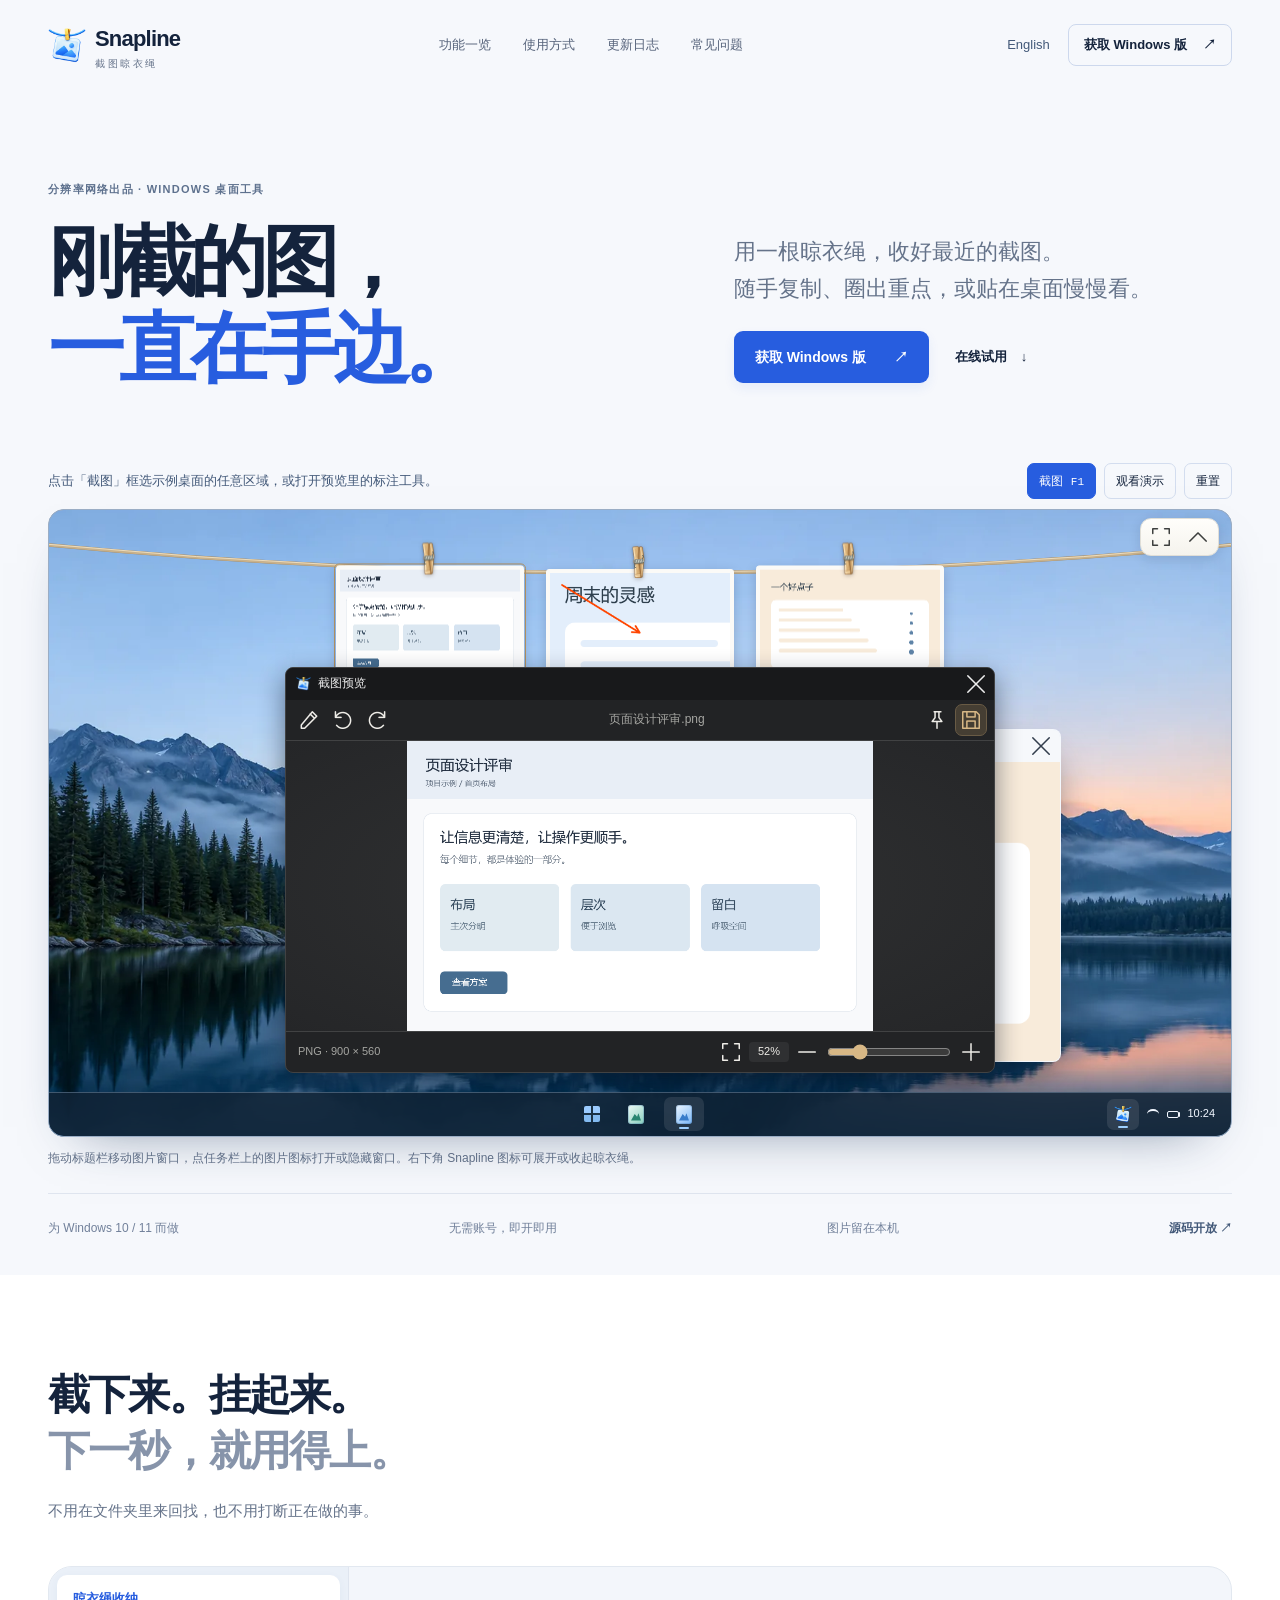
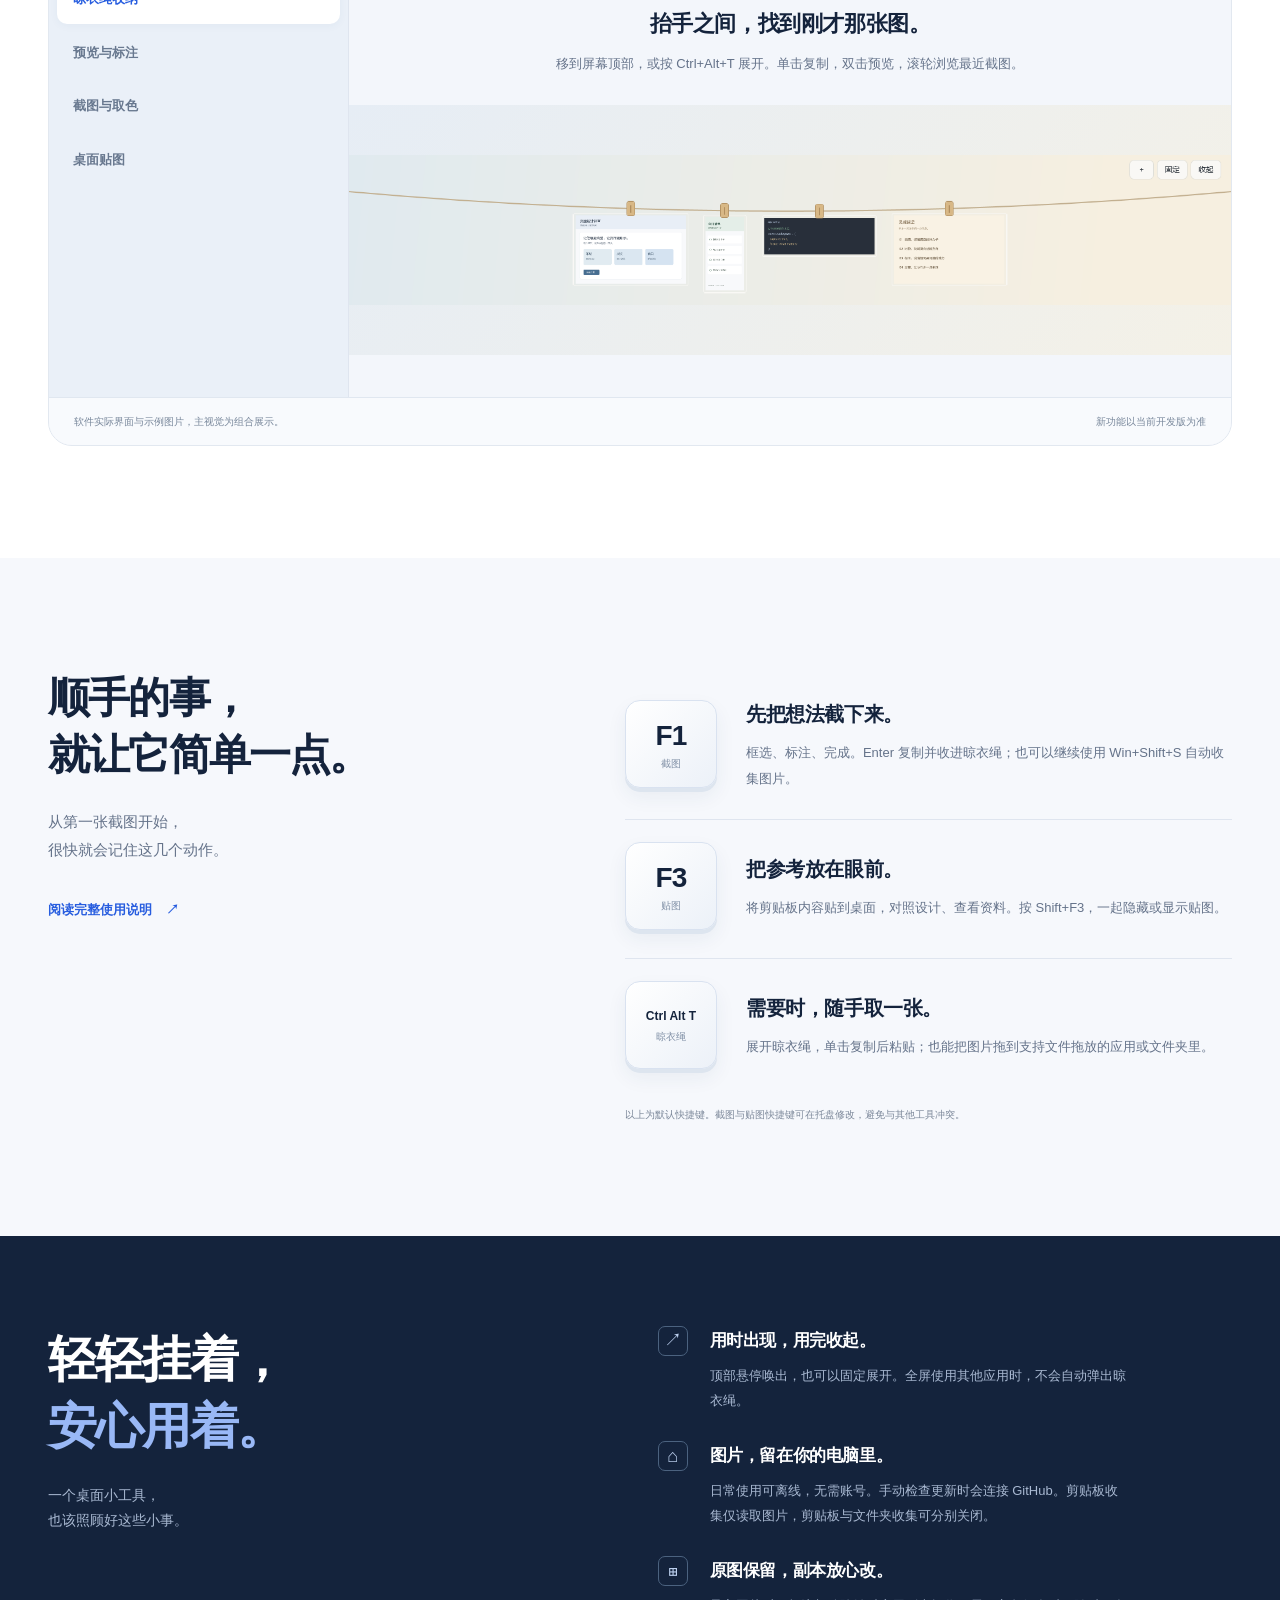
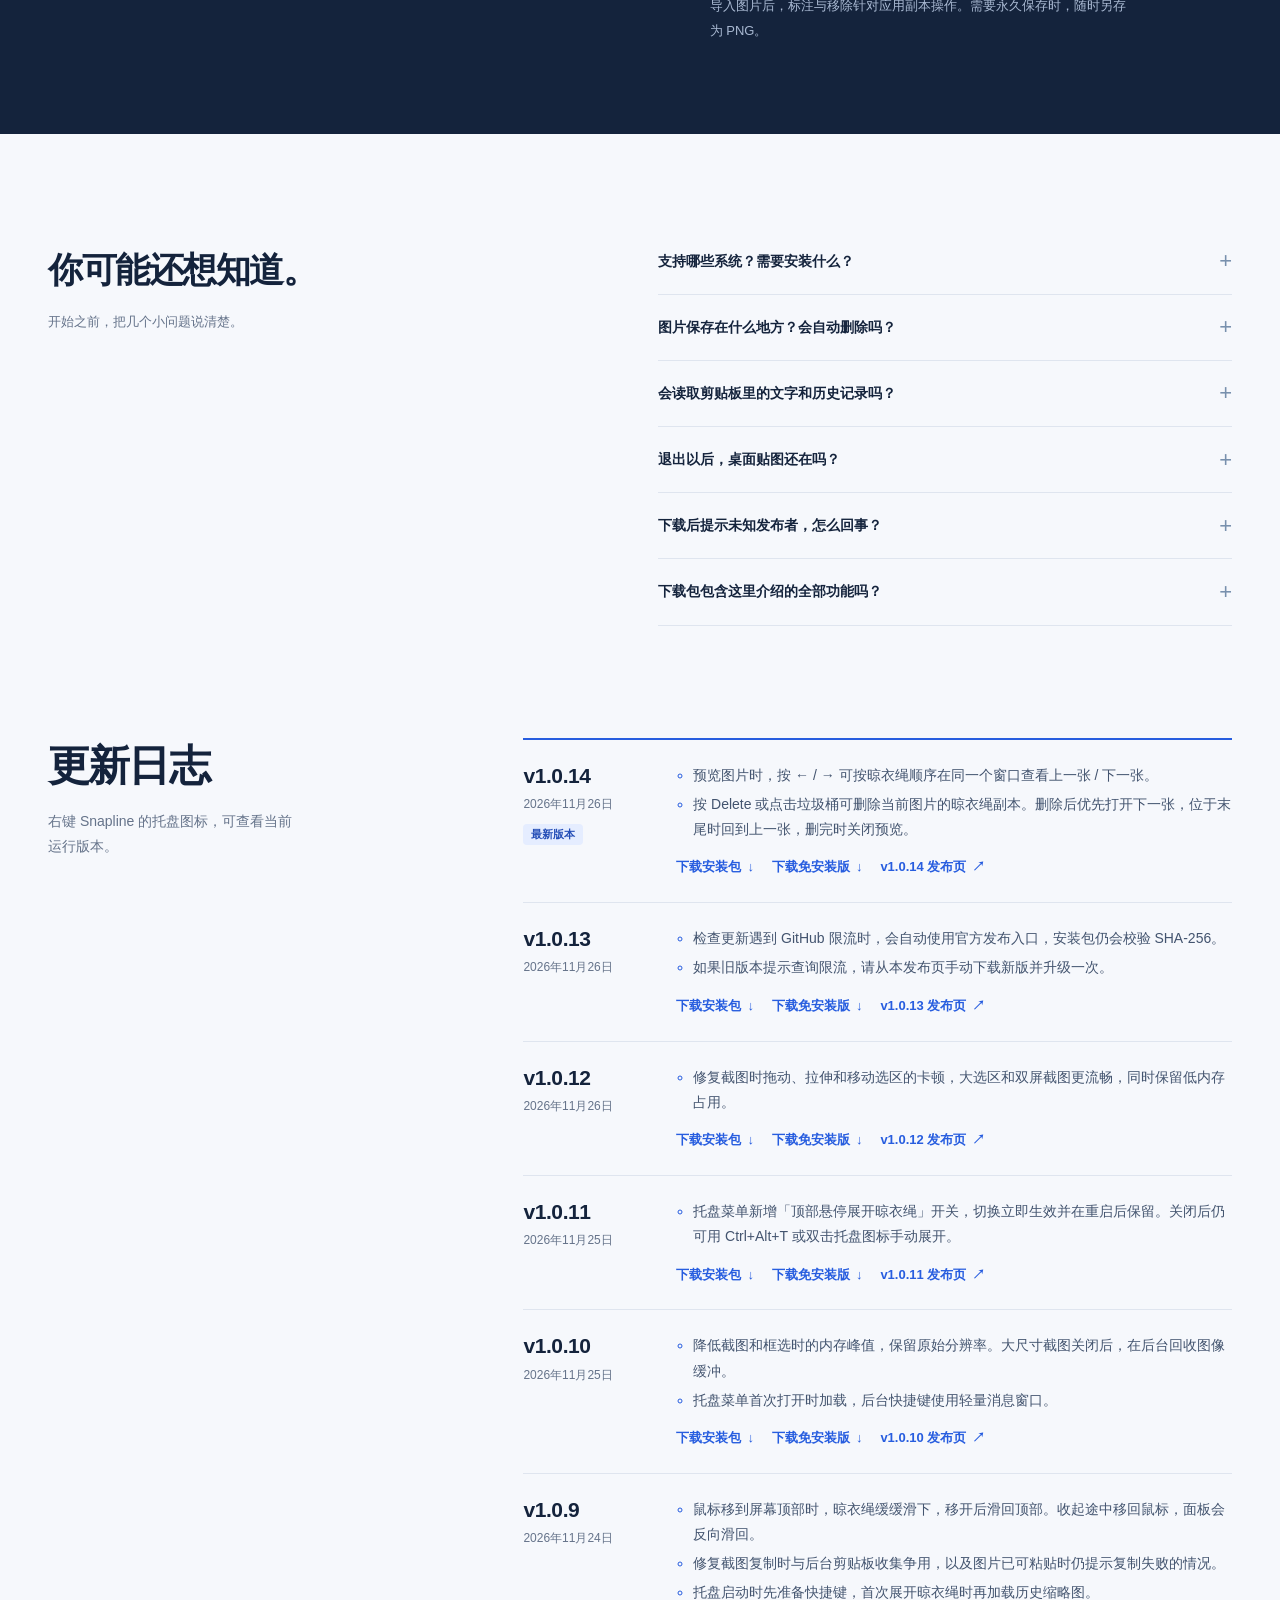
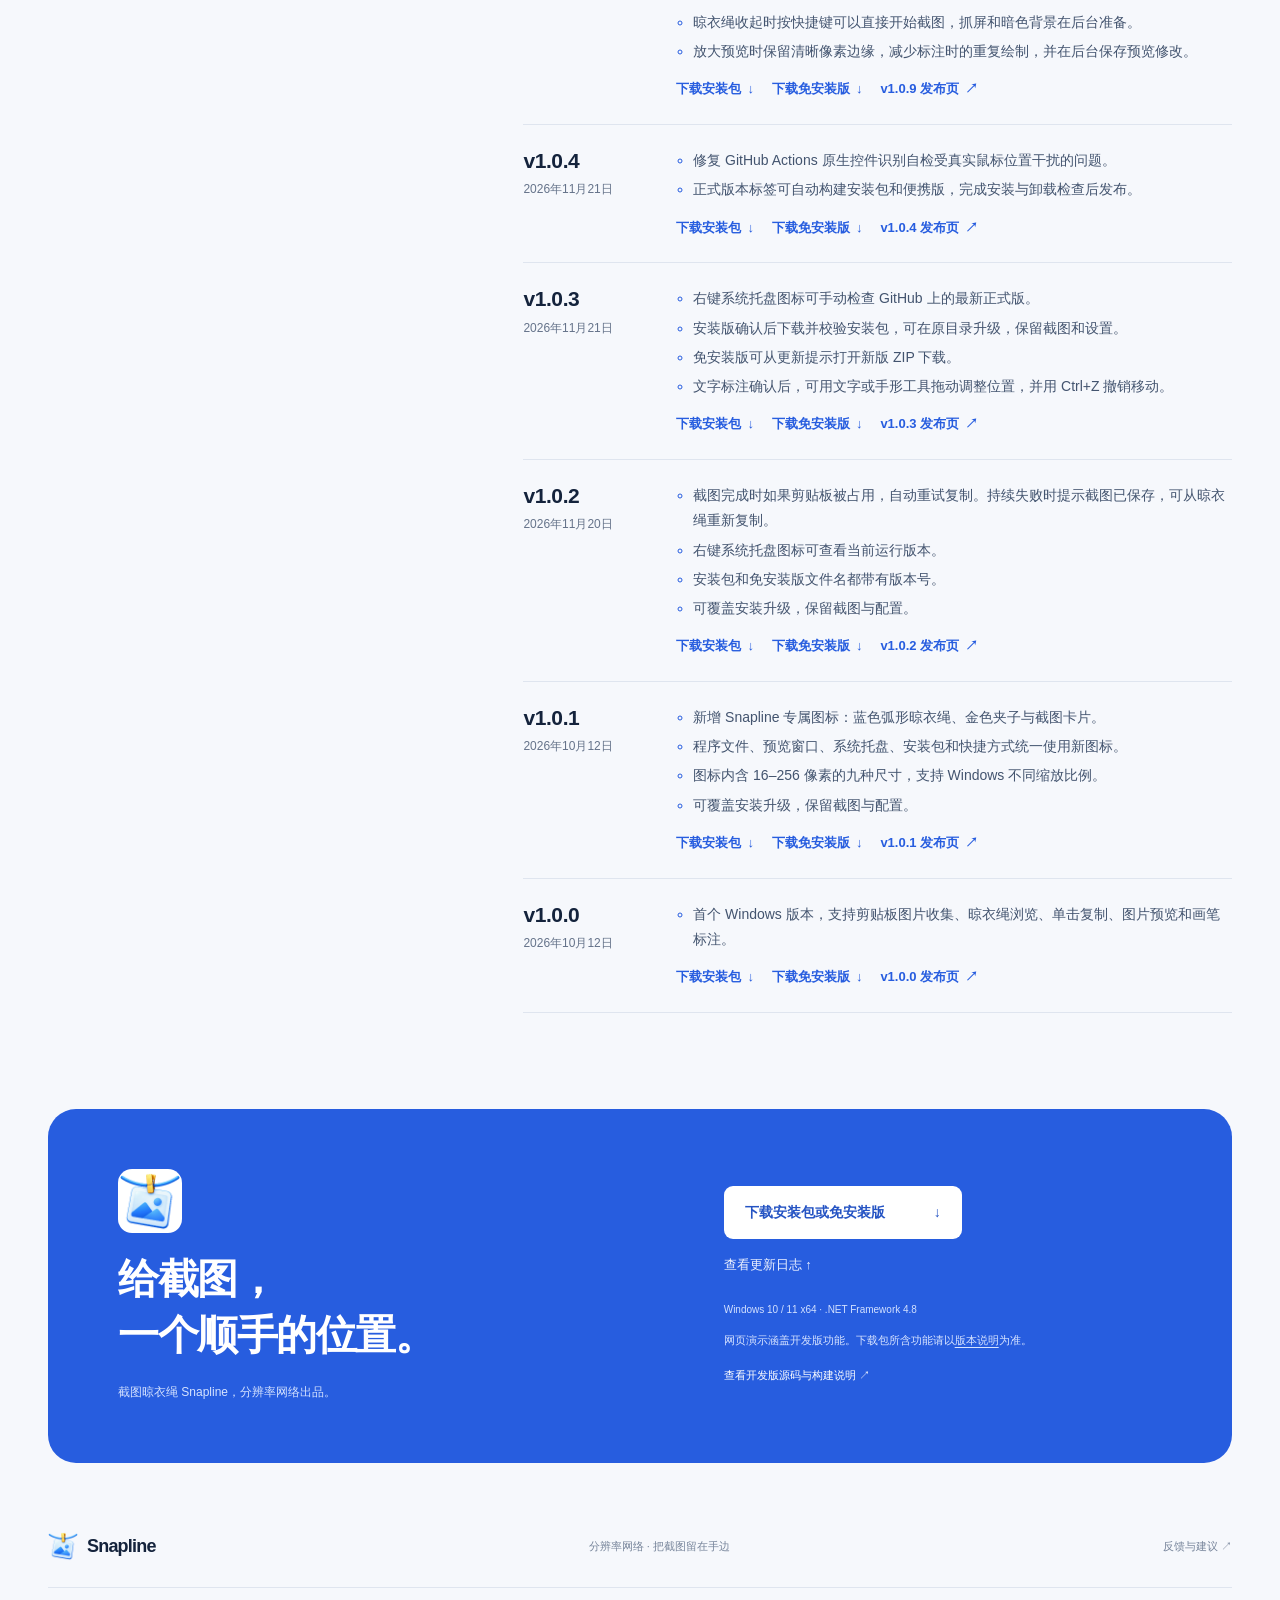
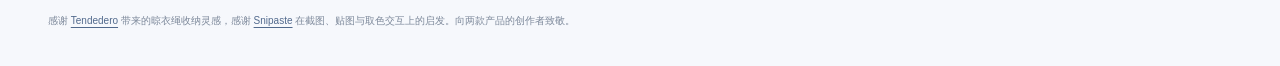
==== commit 5847350b: "docs: 同步官网更新日志" ====
--- a/docs/index.html
+++ b/docs/index.html
@@ -18,7 +18,6 @@
   <link rel="stylesheet" href="style.css">
   <link rel="stylesheet" href="desktop-demo.css">
   <script src="script.js" defer></script>
-  <script src="changelog.js" defer></script>
   <script src="capture-tools.js" defer></script>
   <script src="desktop-snapshot.js" defer></script>
   <script src="desktop-demo.js" defer></script>
@@ -223,8 +222,24 @@
         <!-- releases:start -->
         <li class="changelog-entry">
           <div class="changelog-version">
+            <h3>v1.0.14</h3><time datetime="2026-11-26">2026年11月26日</time>
+            <span class="changelog-latest">最新版本</span>
+          </div>
+          <div class="changelog-content">
+            <ul class="changelog-notes">
+              <li>预览图片时，按 ← / → 可按晾衣绳顺序在同一个窗口查看上一张 / 下一张。</li>
+              <li>按 Delete 或点击垃圾桶可删除当前图片的晾衣绳副本。删除后优先打开下一张，位于末尾时回到上一张，删完时关闭预览。</li>
+            </ul>
+            <div class="changelog-links">
+              <a href="https://github.com/super-eggs/snapline-windows/releases/download/v1.0.14/Snapline-Setup-1.0.14-x64.exe">下载安装包 <span aria-hidden="true">↓</span></a>
+              <a href="https://github.com/super-eggs/snapline-windows/releases/download/v1.0.14/Snapline-Portable-1.0.14-x64.zip">下载免安装版 <span aria-hidden="true">↓</span></a>
+              <a href="https://github.com/super-eggs/snapline-windows/releases/tag/v1.0.14">v1.0.14 发布页 <span aria-hidden="true">↗</span></a>
+            </div>
+          </div>
+        </li>
+        <li class="changelog-entry">
+          <div class="changelog-version">
             <h3>v1.0.13</h3><time datetime="2026-11-26">2026年11月26日</time>
-            <span class="changelog-latest">最新版本</span>
           </div>
           <div class="changelog-content">
             <ul class="changelog-notes">
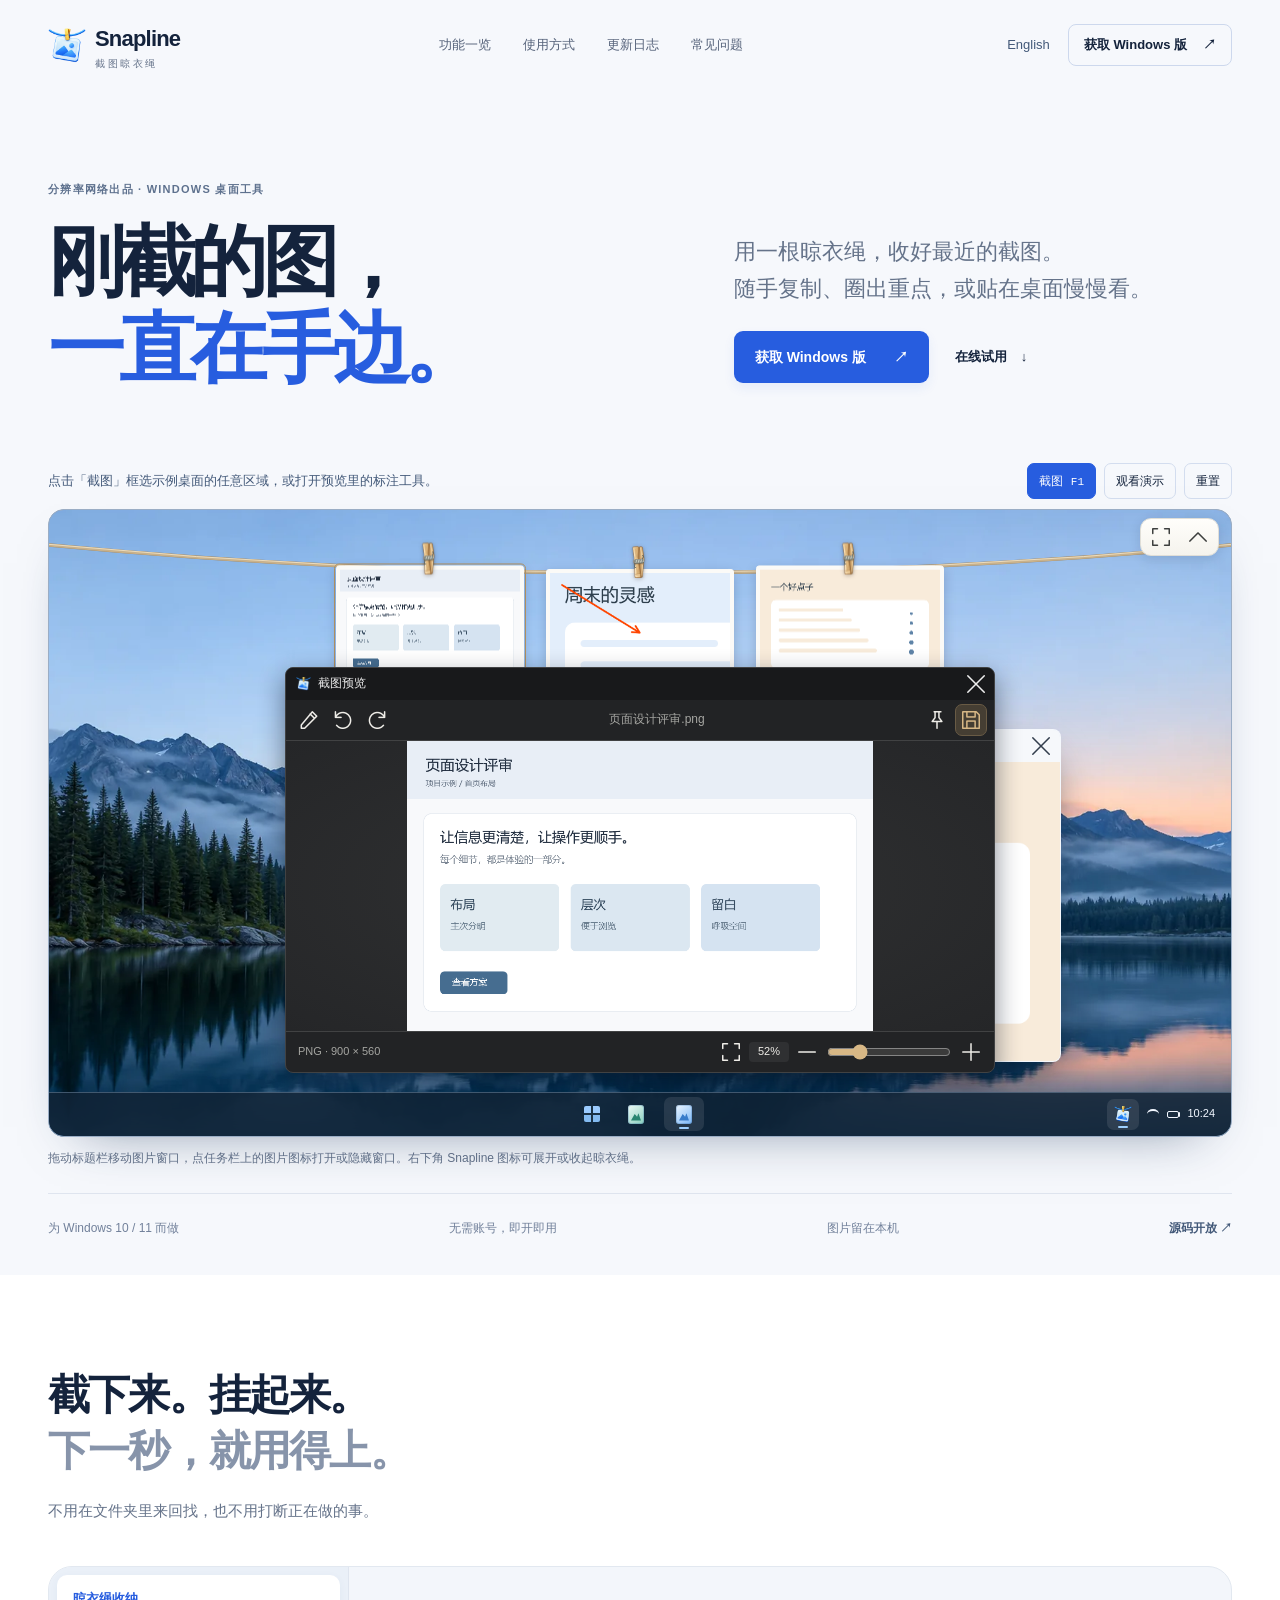
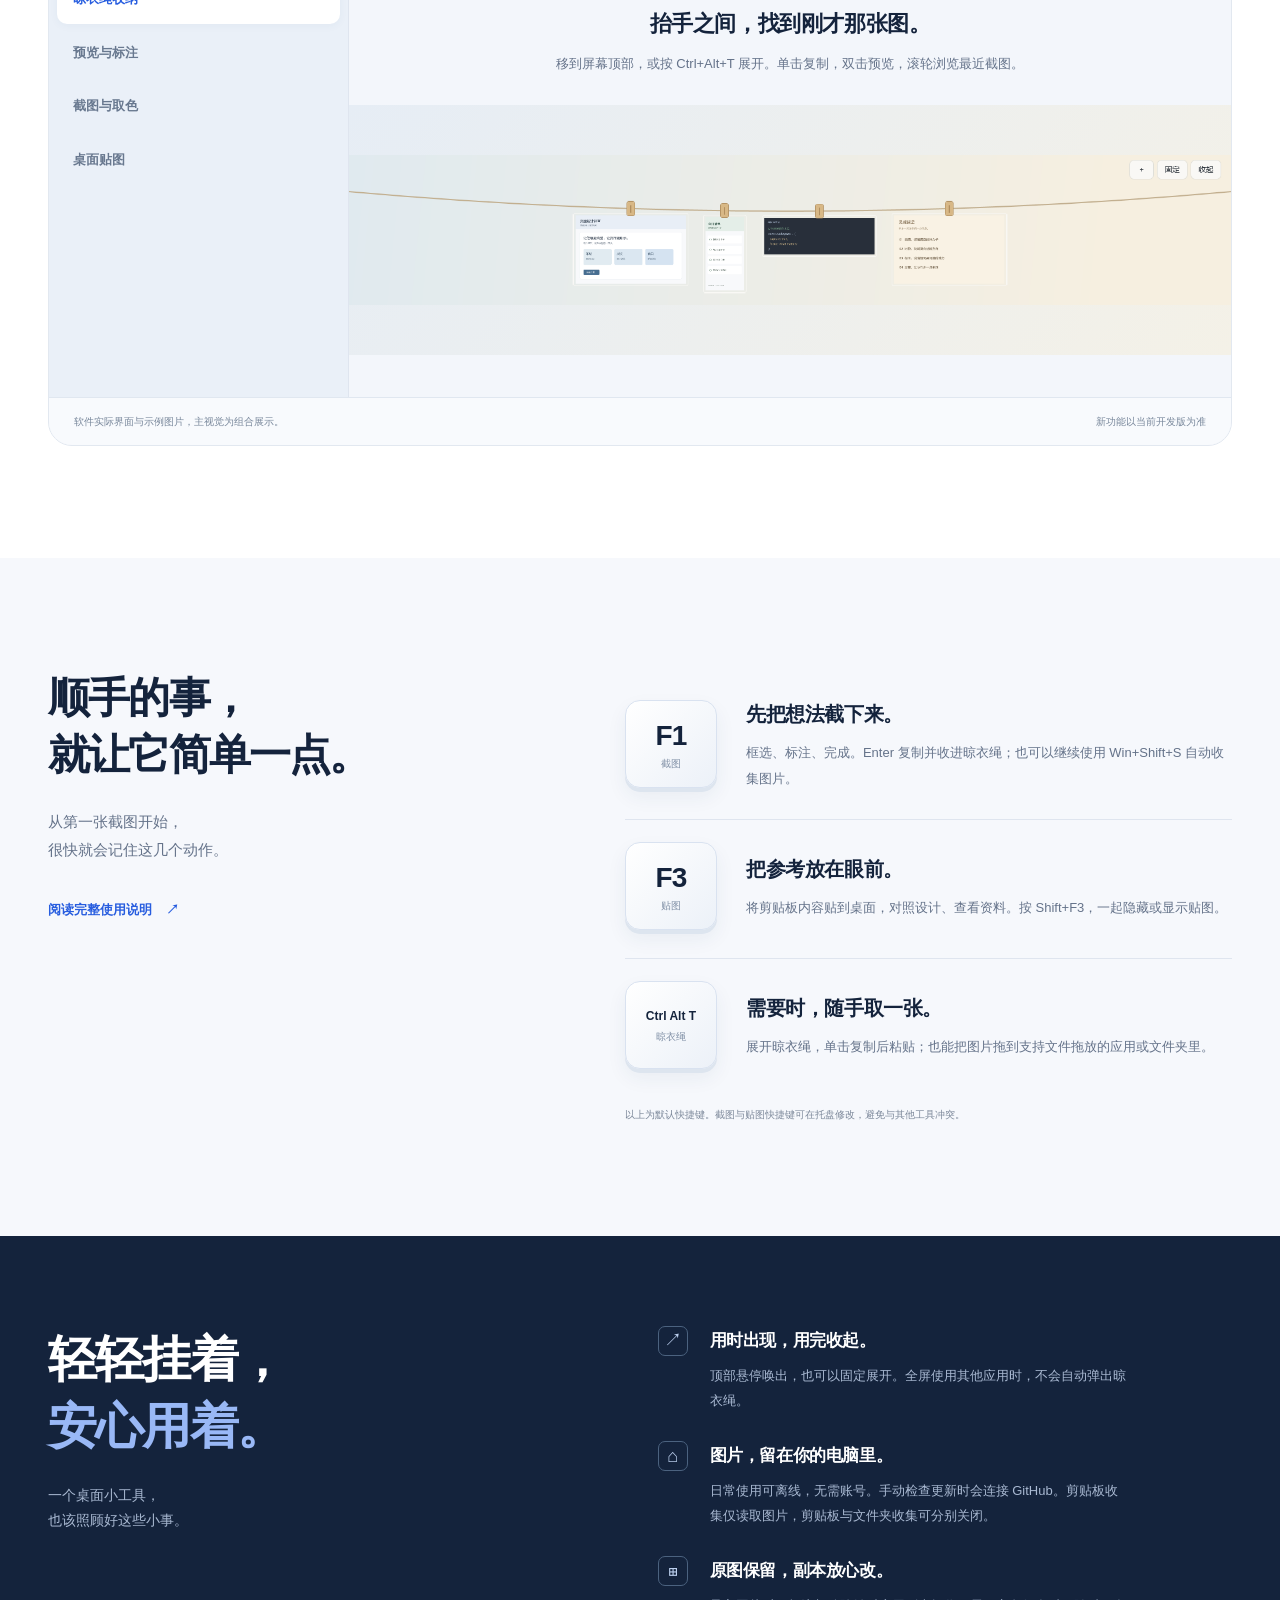
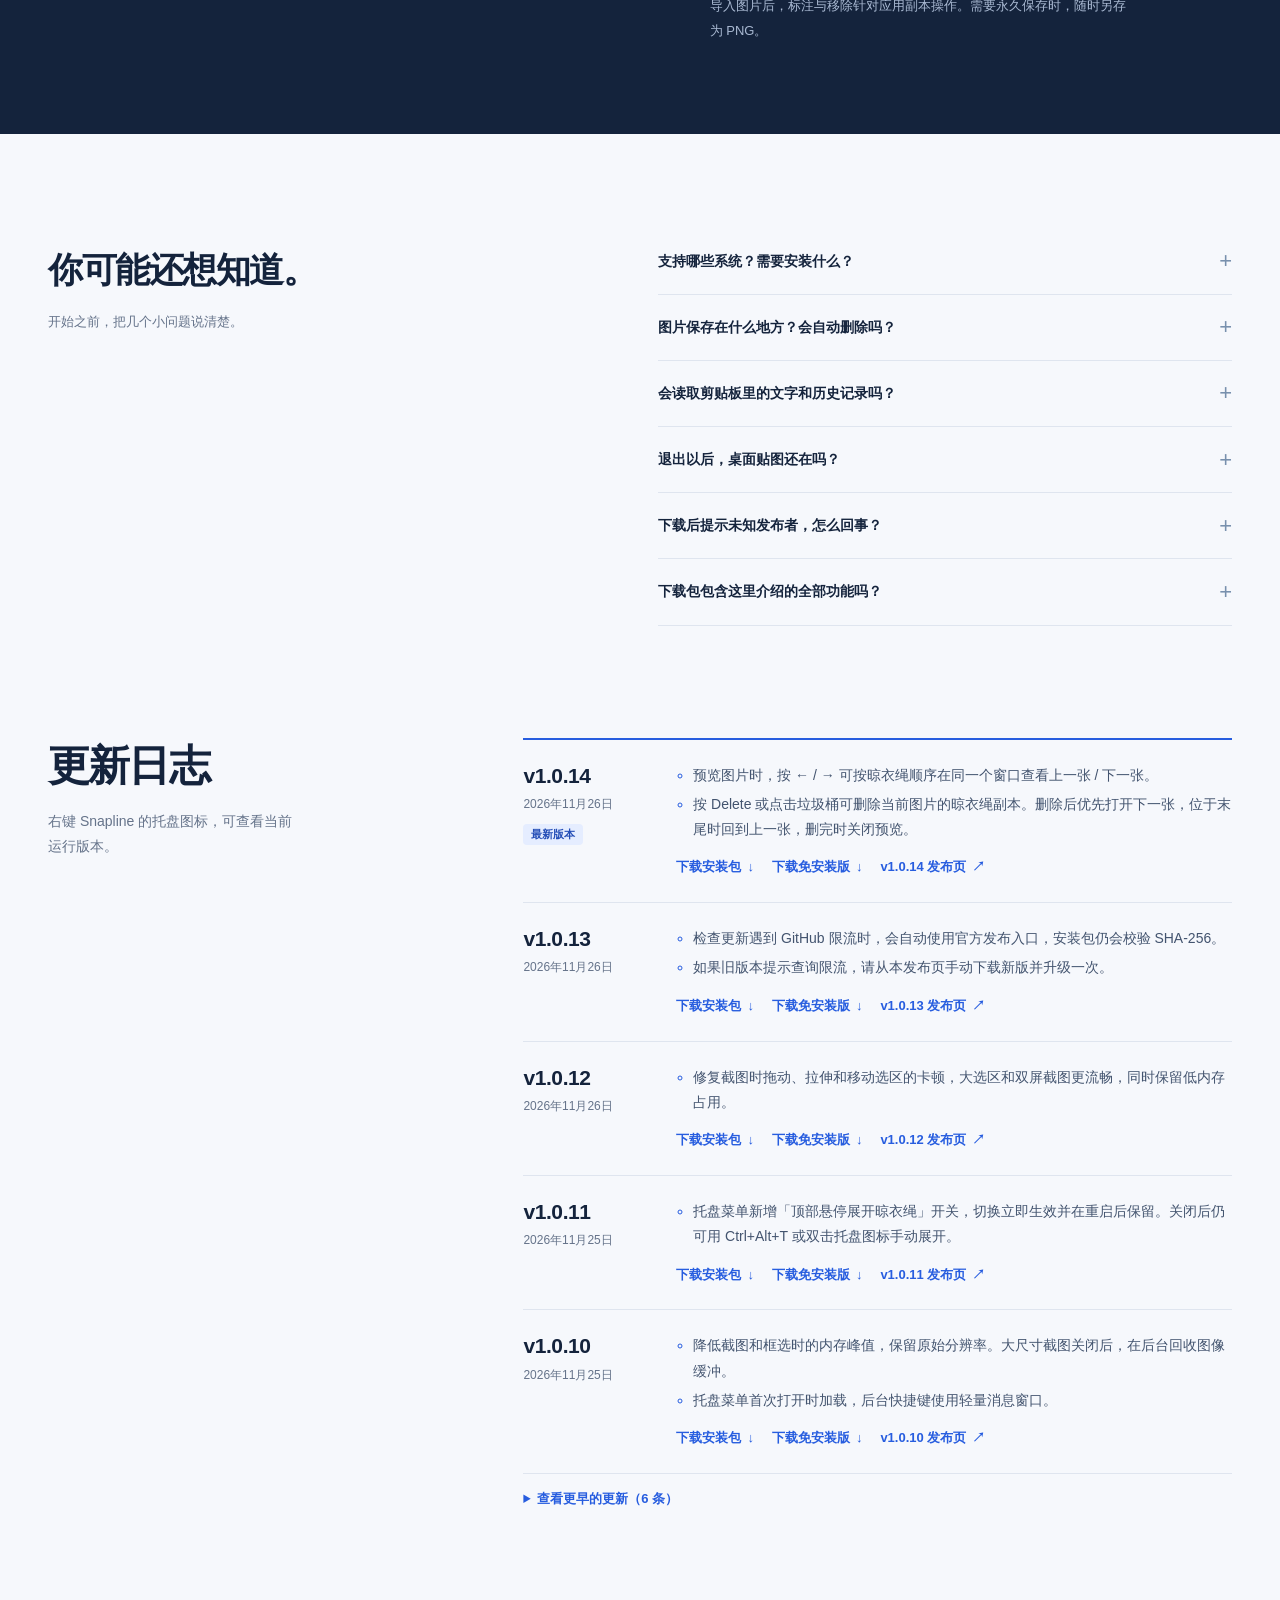
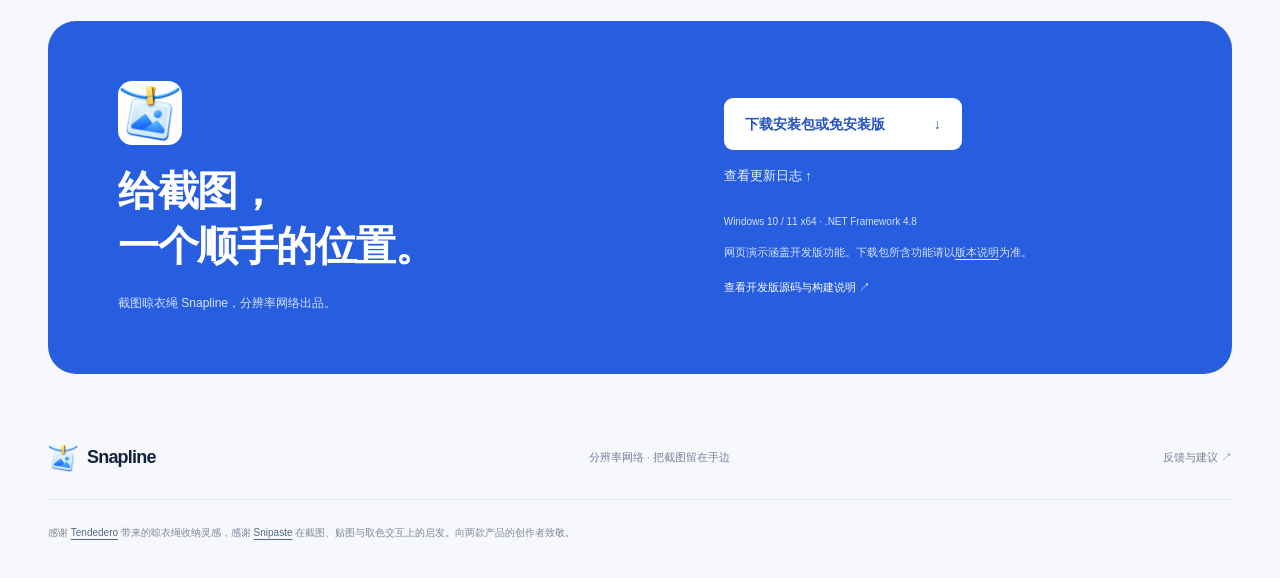
==== commit 0d23d94a: "feat: 官网默认展示最新五条更新日志" ====
--- a/docs/index.html
+++ b/docs/index.html
@@ -218,193 +218,200 @@
         <h2 id="changelog-title">更新日志</h2>
         <p>右键 Snapline 的托盘图标，可查看当前运行版本。</p>
       </div>
-      <ol class="changelog-entries" role="list">
+      <div class="changelog-history">
         <!-- releases:start -->
-        <li class="changelog-entry">
-          <div class="changelog-version">
-            <h3>v1.0.14</h3><time datetime="2026-11-26">2026年11月26日</time>
-            <span class="changelog-latest">最新版本</span>
-          </div>
-          <div class="changelog-content">
-            <ul class="changelog-notes">
-              <li>预览图片时，按 ← / → 可按晾衣绳顺序在同一个窗口查看上一张 / 下一张。</li>
-              <li>按 Delete 或点击垃圾桶可删除当前图片的晾衣绳副本。删除后优先打开下一张，位于末尾时回到上一张，删完时关闭预览。</li>
-            </ul>
-            <div class="changelog-links">
-              <a href="https://github.com/super-eggs/snapline-windows/releases/download/v1.0.14/Snapline-Setup-1.0.14-x64.exe">下载安装包 <span aria-hidden="true">↓</span></a>
-              <a href="https://github.com/super-eggs/snapline-windows/releases/download/v1.0.14/Snapline-Portable-1.0.14-x64.zip">下载免安装版 <span aria-hidden="true">↓</span></a>
-              <a href="https://github.com/super-eggs/snapline-windows/releases/tag/v1.0.14">v1.0.14 发布页 <span aria-hidden="true">↗</span></a>
-            </div>
-          </div>
-        </li>
-        <li class="changelog-entry">
-          <div class="changelog-version">
-            <h3>v1.0.13</h3><time datetime="2026-11-26">2026年11月26日</time>
-          </div>
-          <div class="changelog-content">
-            <ul class="changelog-notes">
-              <li>检查更新遇到 GitHub 限流时，会自动使用官方发布入口，安装包仍会校验 SHA-256。</li>
-              <li>如果旧版本提示查询限流，请从本发布页手动下载新版并升级一次。</li>
-            </ul>
-            <div class="changelog-links">
-              <a href="https://github.com/super-eggs/snapline-windows/releases/download/v1.0.13/Snapline-Setup-1.0.13-x64.exe">下载安装包 <span aria-hidden="true">↓</span></a>
-              <a href="https://github.com/super-eggs/snapline-windows/releases/download/v1.0.13/Snapline-Portable-1.0.13-x64.zip">下载免安装版 <span aria-hidden="true">↓</span></a>
-              <a href="https://github.com/super-eggs/snapline-windows/releases/tag/v1.0.13">v1.0.13 发布页 <span aria-hidden="true">↗</span></a>
-            </div>
-          </div>
-        </li>
-        <li class="changelog-entry">
-          <div class="changelog-version">
-            <h3>v1.0.12</h3><time datetime="2026-11-26">2026年11月26日</time>
-          </div>
-          <div class="changelog-content">
-            <ul class="changelog-notes">
-              <li>修复截图时拖动、拉伸和移动选区的卡顿，大选区和双屏截图更流畅，同时保留低内存占用。</li>
-            </ul>
-            <div class="changelog-links">
-              <a href="https://github.com/super-eggs/snapline-windows/releases/download/v1.0.12/Snapline-Setup-1.0.12-x64.exe">下载安装包 <span aria-hidden="true">↓</span></a>
-              <a href="https://github.com/super-eggs/snapline-windows/releases/download/v1.0.12/Snapline-Portable-1.0.12-x64.zip">下载免安装版 <span aria-hidden="true">↓</span></a>
-              <a href="https://github.com/super-eggs/snapline-windows/releases/tag/v1.0.12">v1.0.12 发布页 <span aria-hidden="true">↗</span></a>
-            </div>
-          </div>
-        </li>
-        <li class="changelog-entry">
-          <div class="changelog-version">
-            <h3>v1.0.11</h3><time datetime="2026-11-25">2026年11月25日</time>
-          </div>
-          <div class="changelog-content">
-            <ul class="changelog-notes">
-              <li>托盘菜单新增「顶部悬停展开晾衣绳」开关，切换立即生效并在重启后保留。关闭后仍可用 Ctrl+Alt+T 或双击托盘图标手动展开。</li>
-            </ul>
-            <div class="changelog-links">
-              <a href="https://github.com/super-eggs/snapline-windows/releases/download/v1.0.11/Snapline-Setup-1.0.11-x64.exe">下载安装包 <span aria-hidden="true">↓</span></a>
-              <a href="https://github.com/super-eggs/snapline-windows/releases/download/v1.0.11/Snapline-Portable-1.0.11-x64.zip">下载免安装版 <span aria-hidden="true">↓</span></a>
-              <a href="https://github.com/super-eggs/snapline-windows/releases/tag/v1.0.11">v1.0.11 发布页 <span aria-hidden="true">↗</span></a>
-            </div>
-          </div>
-        </li>
-        <li class="changelog-entry">
-          <div class="changelog-version">
-            <h3>v1.0.10</h3><time datetime="2026-11-25">2026年11月25日</time>
-          </div>
-          <div class="changelog-content">
-            <ul class="changelog-notes">
-              <li>降低截图和框选时的内存峰值，保留原始分辨率。大尺寸截图关闭后，在后台回收图像缓冲。</li>
-              <li>托盘菜单首次打开时加载，后台快捷键使用轻量消息窗口。</li>
-            </ul>
-            <div class="changelog-links">
-              <a href="https://github.com/super-eggs/snapline-windows/releases/download/v1.0.10/Snapline-Setup-1.0.10-x64.exe">下载安装包 <span aria-hidden="true">↓</span></a>
-              <a href="https://github.com/super-eggs/snapline-windows/releases/download/v1.0.10/Snapline-Portable-1.0.10-x64.zip">下载免安装版 <span aria-hidden="true">↓</span></a>
-              <a href="https://github.com/super-eggs/snapline-windows/releases/tag/v1.0.10">v1.0.10 发布页 <span aria-hidden="true">↗</span></a>
-            </div>
-          </div>
-        </li>
-        <li class="changelog-entry">
-          <div class="changelog-version">
-            <h3>v1.0.9</h3><time datetime="2026-11-24">2026年11月24日</time>
-          </div>
-          <div class="changelog-content">
-            <ul class="changelog-notes">
-              <li>鼠标移到屏幕顶部时，晾衣绳缓缓滑下，移开后滑回顶部。收起途中移回鼠标，面板会反向滑回。</li>
-              <li>修复截图复制时与后台剪贴板收集争用，以及图片已可粘贴时仍提示复制失败的情况。</li>
-              <li>托盘启动时先准备快捷键，首次展开晾衣绳时再加载历史缩略图。</li>
-              <li>晾衣绳收起时按快捷键可以直接开始截图，抓屏和暗色背景在后台准备。</li>
-              <li>放大预览时保留清晰像素边缘，减少标注时的重复绘制，并在后台保存预览修改。</li>
-            </ul>
-            <div class="changelog-links">
-              <a href="https://github.com/super-eggs/snapline-windows/releases/download/v1.0.9/Snapline-Setup-1.0.9-x64.exe">下载安装包 <span aria-hidden="true">↓</span></a>
-              <a href="https://github.com/super-eggs/snapline-windows/releases/download/v1.0.9/Snapline-Portable-1.0.9-x64.zip">下载免安装版 <span aria-hidden="true">↓</span></a>
-              <a href="https://github.com/super-eggs/snapline-windows/releases/tag/v1.0.9">v1.0.9 发布页 <span aria-hidden="true">↗</span></a>
-            </div>
-          </div>
-        </li>
-        <li class="changelog-entry">
-          <div class="changelog-version">
-            <h3>v1.0.4</h3><time datetime="2026-11-21">2026年11月21日</time>
-          </div>
-          <div class="changelog-content">
-            <ul class="changelog-notes">
-              <li>修复 GitHub Actions 原生控件识别自检受真实鼠标位置干扰的问题。</li>
-              <li>正式版本标签可自动构建安装包和便携版，完成安装与卸载检查后发布。</li>
-            </ul>
-            <div class="changelog-links">
-              <a href="https://github.com/super-eggs/snapline-windows/releases/download/v1.0.4/Snapline-Setup-1.0.4-x64.exe">下载安装包 <span aria-hidden="true">↓</span></a>
-              <a href="https://github.com/super-eggs/snapline-windows/releases/download/v1.0.4/Snapline-Portable-1.0.4-x64.zip">下载免安装版 <span aria-hidden="true">↓</span></a>
-              <a href="https://github.com/super-eggs/snapline-windows/releases/tag/v1.0.4">v1.0.4 发布页 <span aria-hidden="true">↗</span></a>
-            </div>
-          </div>
-        </li>
-        <li class="changelog-entry">
-          <div class="changelog-version">
-            <h3>v1.0.3</h3><time datetime="2026-11-21">2026年11月21日</time>
-          </div>
-          <div class="changelog-content">
-            <ul class="changelog-notes">
-              <li>右键系统托盘图标可手动检查 GitHub 上的最新正式版。</li>
-              <li>安装版确认后下载并校验安装包，可在原目录升级，保留截图和设置。</li>
-              <li>免安装版可从更新提示打开新版 ZIP 下载。</li>
-              <li>文字标注确认后，可用文字或手形工具拖动调整位置，并用 Ctrl+Z 撤销移动。</li>
-            </ul>
-            <div class="changelog-links">
-              <a href="https://github.com/super-eggs/snapline-windows/releases/download/v1.0.3/Snapline-Setup-1.0.3-x64.exe">下载安装包 <span aria-hidden="true">↓</span></a>
-              <a href="https://github.com/super-eggs/snapline-windows/releases/download/v1.0.3/Snapline-Portable-1.0.3-x64.zip">下载免安装版 <span aria-hidden="true">↓</span></a>
-              <a href="https://github.com/super-eggs/snapline-windows/releases/tag/v1.0.3">v1.0.3 发布页 <span aria-hidden="true">↗</span></a>
-            </div>
-          </div>
-        </li>
-        <li class="changelog-entry">
-          <div class="changelog-version">
-            <h3>v1.0.2</h3><time datetime="2026-11-20">2026年11月20日</time>
-          </div>
-          <div class="changelog-content">
-            <ul class="changelog-notes">
-              <li>截图完成时如果剪贴板被占用，自动重试复制。持续失败时提示截图已保存，可从晾衣绳重新复制。</li>
-              <li>右键系统托盘图标可查看当前运行版本。</li>
-              <li>安装包和免安装版文件名都带有版本号。</li>
-              <li>可覆盖安装升级，保留截图与配置。</li>
-            </ul>
-            <div class="changelog-links">
-              <a href="https://github.com/super-eggs/snapline-windows/releases/download/v1.0.2/Snapline-Setup-1.0.2-x64.exe">下载安装包 <span aria-hidden="true">↓</span></a>
-              <a href="https://github.com/super-eggs/snapline-windows/releases/download/v1.0.2/Snapline-Portable-1.0.2-x64.zip">下载免安装版 <span aria-hidden="true">↓</span></a>
-              <a href="https://github.com/super-eggs/snapline-windows/releases/tag/v1.0.2">v1.0.2 发布页 <span aria-hidden="true">↗</span></a>
-            </div>
-          </div>
-        </li>
-        <li class="changelog-entry">
-          <div class="changelog-version">
-            <h3>v1.0.1</h3><time datetime="2026-10-12">2026年10月12日</time>
-          </div>
-          <div class="changelog-content">
-            <ul class="changelog-notes">
-              <li>新增 Snapline 专属图标：蓝色弧形晾衣绳、金色夹子与截图卡片。</li>
-              <li>程序文件、预览窗口、系统托盘、安装包和快捷方式统一使用新图标。</li>
-              <li>图标内含 16–256 像素的九种尺寸，支持 Windows 不同缩放比例。</li>
-              <li>可覆盖安装升级，保留截图与配置。</li>
-            </ul>
-            <div class="changelog-links">
-              <a href="https://github.com/super-eggs/snapline-windows/releases/download/v1.0.1/Snapline-Setup-x64.exe">下载安装包 <span aria-hidden="true">↓</span></a>
-              <a href="https://github.com/super-eggs/snapline-windows/releases/download/v1.0.1/Snapline-Portable-x64.zip">下载免安装版 <span aria-hidden="true">↓</span></a>
-              <a href="https://github.com/super-eggs/snapline-windows/releases/tag/v1.0.1">v1.0.1 发布页 <span aria-hidden="true">↗</span></a>
-            </div>
-          </div>
-        </li>
-        <li class="changelog-entry">
-          <div class="changelog-version">
-            <h3>v1.0.0</h3><time datetime="2026-10-12">2026年10月12日</time>
-          </div>
-          <div class="changelog-content">
-            <ul class="changelog-notes">
-              <li>首个 Windows 版本，支持剪贴板图片收集、晾衣绳浏览、单击复制、图片预览和画笔标注。</li>
-            </ul>
-            <div class="changelog-links">
-              <a href="https://github.com/super-eggs/snapline-windows/releases/download/v1.0.0/Snapline-Setup-x64.exe">下载安装包 <span aria-hidden="true">↓</span></a>
-              <a href="https://github.com/super-eggs/snapline-windows/releases/download/v1.0.0/Snapline-Portable-x64.zip">下载免安装版 <span aria-hidden="true">↓</span></a>
-              <a href="https://github.com/super-eggs/snapline-windows/releases/tag/v1.0.0">v1.0.0 发布页 <span aria-hidden="true">↗</span></a>
-            </div>
-          </div>
-        </li>
+        <ol class="changelog-entries" role="list">
+          <li class="changelog-entry">
+            <div class="changelog-version">
+              <h3>v1.0.14</h3><time datetime="2026-11-26">2026年11月26日</time>
+              <span class="changelog-latest">最新版本</span>
+            </div>
+            <div class="changelog-content">
+              <ul class="changelog-notes">
+                <li>预览图片时，按 ← / → 可按晾衣绳顺序在同一个窗口查看上一张 / 下一张。</li>
+                <li>按 Delete 或点击垃圾桶可删除当前图片的晾衣绳副本。删除后优先打开下一张，位于末尾时回到上一张，删完时关闭预览。</li>
+              </ul>
+              <div class="changelog-links">
+                <a href="https://github.com/super-eggs/snapline-windows/releases/download/v1.0.14/Snapline-Setup-1.0.14-x64.exe">下载安装包 <span aria-hidden="true">↓</span></a>
+                <a href="https://github.com/super-eggs/snapline-windows/releases/download/v1.0.14/Snapline-Portable-1.0.14-x64.zip">下载免安装版 <span aria-hidden="true">↓</span></a>
+                <a href="https://github.com/super-eggs/snapline-windows/releases/tag/v1.0.14">v1.0.14 发布页 <span aria-hidden="true">↗</span></a>
+              </div>
+            </div>
+          </li>
+          <li class="changelog-entry">
+            <div class="changelog-version">
+              <h3>v1.0.13</h3><time datetime="2026-11-26">2026年11月26日</time>
+            </div>
+            <div class="changelog-content">
+              <ul class="changelog-notes">
+                <li>检查更新遇到 GitHub 限流时，会自动使用官方发布入口，安装包仍会校验 SHA-256。</li>
+                <li>如果旧版本提示查询限流，请从本发布页手动下载新版并升级一次。</li>
+              </ul>
+              <div class="changelog-links">
+                <a href="https://github.com/super-eggs/snapline-windows/releases/download/v1.0.13/Snapline-Setup-1.0.13-x64.exe">下载安装包 <span aria-hidden="true">↓</span></a>
+                <a href="https://github.com/super-eggs/snapline-windows/releases/download/v1.0.13/Snapline-Portable-1.0.13-x64.zip">下载免安装版 <span aria-hidden="true">↓</span></a>
+                <a href="https://github.com/super-eggs/snapline-windows/releases/tag/v1.0.13">v1.0.13 发布页 <span aria-hidden="true">↗</span></a>
+              </div>
+            </div>
+          </li>
+          <li class="changelog-entry">
+            <div class="changelog-version">
+              <h3>v1.0.12</h3><time datetime="2026-11-26">2026年11月26日</time>
+            </div>
+            <div class="changelog-content">
+              <ul class="changelog-notes">
+                <li>修复截图时拖动、拉伸和移动选区的卡顿，大选区和双屏截图更流畅，同时保留低内存占用。</li>
+              </ul>
+              <div class="changelog-links">
+                <a href="https://github.com/super-eggs/snapline-windows/releases/download/v1.0.12/Snapline-Setup-1.0.12-x64.exe">下载安装包 <span aria-hidden="true">↓</span></a>
+                <a href="https://github.com/super-eggs/snapline-windows/releases/download/v1.0.12/Snapline-Portable-1.0.12-x64.zip">下载免安装版 <span aria-hidden="true">↓</span></a>
+                <a href="https://github.com/super-eggs/snapline-windows/releases/tag/v1.0.12">v1.0.12 发布页 <span aria-hidden="true">↗</span></a>
+              </div>
+            </div>
+          </li>
+          <li class="changelog-entry">
+            <div class="changelog-version">
+              <h3>v1.0.11</h3><time datetime="2026-11-25">2026年11月25日</time>
+            </div>
+            <div class="changelog-content">
+              <ul class="changelog-notes">
+                <li>托盘菜单新增「顶部悬停展开晾衣绳」开关，切换立即生效并在重启后保留。关闭后仍可用 Ctrl+Alt+T 或双击托盘图标手动展开。</li>
+              </ul>
+              <div class="changelog-links">
+                <a href="https://github.com/super-eggs/snapline-windows/releases/download/v1.0.11/Snapline-Setup-1.0.11-x64.exe">下载安装包 <span aria-hidden="true">↓</span></a>
+                <a href="https://github.com/super-eggs/snapline-windows/releases/download/v1.0.11/Snapline-Portable-1.0.11-x64.zip">下载免安装版 <span aria-hidden="true">↓</span></a>
+                <a href="https://github.com/super-eggs/snapline-windows/releases/tag/v1.0.11">v1.0.11 发布页 <span aria-hidden="true">↗</span></a>
+              </div>
+            </div>
+          </li>
+          <li class="changelog-entry">
+            <div class="changelog-version">
+              <h3>v1.0.10</h3><time datetime="2026-11-25">2026年11月25日</time>
+            </div>
+            <div class="changelog-content">
+              <ul class="changelog-notes">
+                <li>降低截图和框选时的内存峰值，保留原始分辨率。大尺寸截图关闭后，在后台回收图像缓冲。</li>
+                <li>托盘菜单首次打开时加载，后台快捷键使用轻量消息窗口。</li>
+              </ul>
+              <div class="changelog-links">
+                <a href="https://github.com/super-eggs/snapline-windows/releases/download/v1.0.10/Snapline-Setup-1.0.10-x64.exe">下载安装包 <span aria-hidden="true">↓</span></a>
+                <a href="https://github.com/super-eggs/snapline-windows/releases/download/v1.0.10/Snapline-Portable-1.0.10-x64.zip">下载免安装版 <span aria-hidden="true">↓</span></a>
+                <a href="https://github.com/super-eggs/snapline-windows/releases/tag/v1.0.10">v1.0.10 发布页 <span aria-hidden="true">↗</span></a>
+              </div>
+            </div>
+          </li>
+        </ol>
+        <details class="changelog-older">
+          <summary>查看更早的更新（6 条）</summary>
+          <ol class="changelog-entries" role="list" start="6">
+            <li class="changelog-entry">
+              <div class="changelog-version">
+                <h3>v1.0.9</h3><time datetime="2026-11-24">2026年11月24日</time>
+              </div>
+              <div class="changelog-content">
+                <ul class="changelog-notes">
+                  <li>鼠标移到屏幕顶部时，晾衣绳缓缓滑下，移开后滑回顶部。收起途中移回鼠标，面板会反向滑回。</li>
+                  <li>修复截图复制时与后台剪贴板收集争用，以及图片已可粘贴时仍提示复制失败的情况。</li>
+                  <li>托盘启动时先准备快捷键，首次展开晾衣绳时再加载历史缩略图。</li>
+                  <li>晾衣绳收起时按快捷键可以直接开始截图，抓屏和暗色背景在后台准备。</li>
+                  <li>放大预览时保留清晰像素边缘，减少标注时的重复绘制，并在后台保存预览修改。</li>
+                </ul>
+                <div class="changelog-links">
+                  <a href="https://github.com/super-eggs/snapline-windows/releases/download/v1.0.9/Snapline-Setup-1.0.9-x64.exe">下载安装包 <span aria-hidden="true">↓</span></a>
+                  <a href="https://github.com/super-eggs/snapline-windows/releases/download/v1.0.9/Snapline-Portable-1.0.9-x64.zip">下载免安装版 <span aria-hidden="true">↓</span></a>
+                  <a href="https://github.com/super-eggs/snapline-windows/releases/tag/v1.0.9">v1.0.9 发布页 <span aria-hidden="true">↗</span></a>
+                </div>
+              </div>
+            </li>
+            <li class="changelog-entry">
+              <div class="changelog-version">
+                <h3>v1.0.4</h3><time datetime="2026-11-21">2026年11月21日</time>
+              </div>
+              <div class="changelog-content">
+                <ul class="changelog-notes">
+                  <li>修复 GitHub Actions 原生控件识别自检受真实鼠标位置干扰的问题。</li>
+                  <li>正式版本标签可自动构建安装包和便携版，完成安装与卸载检查后发布。</li>
+                </ul>
+                <div class="changelog-links">
+                  <a href="https://github.com/super-eggs/snapline-windows/releases/download/v1.0.4/Snapline-Setup-1.0.4-x64.exe">下载安装包 <span aria-hidden="true">↓</span></a>
+                  <a href="https://github.com/super-eggs/snapline-windows/releases/download/v1.0.4/Snapline-Portable-1.0.4-x64.zip">下载免安装版 <span aria-hidden="true">↓</span></a>
+                  <a href="https://github.com/super-eggs/snapline-windows/releases/tag/v1.0.4">v1.0.4 发布页 <span aria-hidden="true">↗</span></a>
+                </div>
+              </div>
+            </li>
+            <li class="changelog-entry">
+              <div class="changelog-version">
+                <h3>v1.0.3</h3><time datetime="2026-11-21">2026年11月21日</time>
+              </div>
+              <div class="changelog-content">
+                <ul class="changelog-notes">
+                  <li>右键系统托盘图标可手动检查 GitHub 上的最新正式版。</li>
+                  <li>安装版确认后下载并校验安装包，可在原目录升级，保留截图和设置。</li>
+                  <li>免安装版可从更新提示打开新版 ZIP 下载。</li>
+                  <li>文字标注确认后，可用文字或手形工具拖动调整位置，并用 Ctrl+Z 撤销移动。</li>
+                </ul>
+                <div class="changelog-links">
+                  <a href="https://github.com/super-eggs/snapline-windows/releases/download/v1.0.3/Snapline-Setup-1.0.3-x64.exe">下载安装包 <span aria-hidden="true">↓</span></a>
+                  <a href="https://github.com/super-eggs/snapline-windows/releases/download/v1.0.3/Snapline-Portable-1.0.3-x64.zip">下载免安装版 <span aria-hidden="true">↓</span></a>
+                  <a href="https://github.com/super-eggs/snapline-windows/releases/tag/v1.0.3">v1.0.3 发布页 <span aria-hidden="true">↗</span></a>
+                </div>
+              </div>
+            </li>
+            <li class="changelog-entry">
+              <div class="changelog-version">
+                <h3>v1.0.2</h3><time datetime="2026-11-20">2026年11月20日</time>
+              </div>
+              <div class="changelog-content">
+                <ul class="changelog-notes">
+                  <li>截图完成时如果剪贴板被占用，自动重试复制。持续失败时提示截图已保存，可从晾衣绳重新复制。</li>
+                  <li>右键系统托盘图标可查看当前运行版本。</li>
+                  <li>安装包和免安装版文件名都带有版本号。</li>
+                  <li>可覆盖安装升级，保留截图与配置。</li>
+                </ul>
+                <div class="changelog-links">
+                  <a href="https://github.com/super-eggs/snapline-windows/releases/download/v1.0.2/Snapline-Setup-1.0.2-x64.exe">下载安装包 <span aria-hidden="true">↓</span></a>
+                  <a href="https://github.com/super-eggs/snapline-windows/releases/download/v1.0.2/Snapline-Portable-1.0.2-x64.zip">下载免安装版 <span aria-hidden="true">↓</span></a>
+                  <a href="https://github.com/super-eggs/snapline-windows/releases/tag/v1.0.2">v1.0.2 发布页 <span aria-hidden="true">↗</span></a>
+                </div>
+              </div>
+            </li>
+            <li class="changelog-entry">
+              <div class="changelog-version">
+                <h3>v1.0.1</h3><time datetime="2026-10-12">2026年10月12日</time>
+              </div>
+              <div class="changelog-content">
+                <ul class="changelog-notes">
+                  <li>新增 Snapline 专属图标：蓝色弧形晾衣绳、金色夹子与截图卡片。</li>
+                  <li>程序文件、预览窗口、系统托盘、安装包和快捷方式统一使用新图标。</li>
+                  <li>图标内含 16–256 像素的九种尺寸，支持 Windows 不同缩放比例。</li>
+                  <li>可覆盖安装升级，保留截图与配置。</li>
+                </ul>
+                <div class="changelog-links">
+                  <a href="https://github.com/super-eggs/snapline-windows/releases/download/v1.0.1/Snapline-Setup-x64.exe">下载安装包 <span aria-hidden="true">↓</span></a>
+                  <a href="https://github.com/super-eggs/snapline-windows/releases/download/v1.0.1/Snapline-Portable-x64.zip">下载免安装版 <span aria-hidden="true">↓</span></a>
+                  <a href="https://github.com/super-eggs/snapline-windows/releases/tag/v1.0.1">v1.0.1 发布页 <span aria-hidden="true">↗</span></a>
+                </div>
+              </div>
+            </li>
+            <li class="changelog-entry">
+              <div class="changelog-version">
+                <h3>v1.0.0</h3><time datetime="2026-10-12">2026年10月12日</time>
+              </div>
+              <div class="changelog-content">
+                <ul class="changelog-notes">
+                  <li>首个 Windows 版本，支持剪贴板图片收集、晾衣绳浏览、单击复制、图片预览和画笔标注。</li>
+                </ul>
+                <div class="changelog-links">
+                  <a href="https://github.com/super-eggs/snapline-windows/releases/download/v1.0.0/Snapline-Setup-x64.exe">下载安装包 <span aria-hidden="true">↓</span></a>
+                  <a href="https://github.com/super-eggs/snapline-windows/releases/download/v1.0.0/Snapline-Portable-x64.zip">下载免安装版 <span aria-hidden="true">↓</span></a>
+                  <a href="https://github.com/super-eggs/snapline-windows/releases/tag/v1.0.0">v1.0.0 发布页 <span aria-hidden="true">↗</span></a>
+                </div>
+              </div>
+            </li>
+          </ol>
+        </details>
         <!-- releases:end -->
-      </ol>
+      </div>
     </section>
     <section class="download-section container" id="download" aria-labelledby="download-title">
       <div class="download-card reveal">
--- a/docs/style.css
+++ b/docs/style.css
@@ -122,9 +122,10 @@
 
 .changelog-section { display: grid; grid-template-columns: minmax(0, .72fr) minmax(0, 1.28fr); gap: clamp(32px, 6vw, 90px); padding-bottom: 96px; }
 .changelog-heading p { color: var(--muted); font-size: 14px; margin-top: 15px; max-width: 32ch; }
+.changelog-history { min-width: 0; }
 .changelog-entries { margin: 0; padding: 0; list-style: none; border-bottom: 1px solid var(--line); }
 .changelog-entry { display: grid; grid-template-columns: 128px minmax(0, 1fr); gap: 14px 25px; padding: 23px 0 19px; border-top: 1px solid var(--line); }
-.changelog-entry:first-child { border-top: 2px solid var(--blue); }
+.changelog-history > .changelog-entries > .changelog-entry:first-child { border-top: 2px solid var(--blue); }
 .changelog-version h3 { font-size: 21px; line-height: 1.25; font-variant-numeric: tabular-nums; }
 .changelog-version time { display: block; color: var(--muted); font-size: 12px; margin-top: 5px; }
 .changelog-latest { display: inline-block; margin-top: 9px; padding: 1px 8px; border-radius: 4px; background: #e5edff; color: #244eb7; font-size: 11px; font-weight: 650; }
@@ -135,6 +136,9 @@
 .changelog-links { display: flex; flex-wrap: wrap; gap: 2px 18px; margin-top: 9px; }
 .changelog-links a { display: inline-flex; align-items: center; gap: 6px; min-height: 32px; color: var(--blue); font-size: 13px; font-weight: 600; }
 .changelog-links a:hover { text-decoration: underline; text-underline-offset: 3px; }
+.changelog-older > summary { padding: 14px 0; cursor: pointer; color: var(--blue); font-size: 13px; font-weight: 650; }
+.changelog-older > summary:hover { text-decoration: underline; text-underline-offset: 3px; }
+.changelog-older > summary:focus-visible { outline: 2px solid var(--blue); outline-offset: 3px; border-radius: 4px; }
 
 .download-section { padding-bottom: 46px; }
 .download-card { display: grid; grid-template-columns: 1.1fr .9fr; align-items: center; gap: 70px; padding: 60px 70px; background: #275ddf; color: #fff; border-radius: 28px; position: relative; overflow: hidden; }
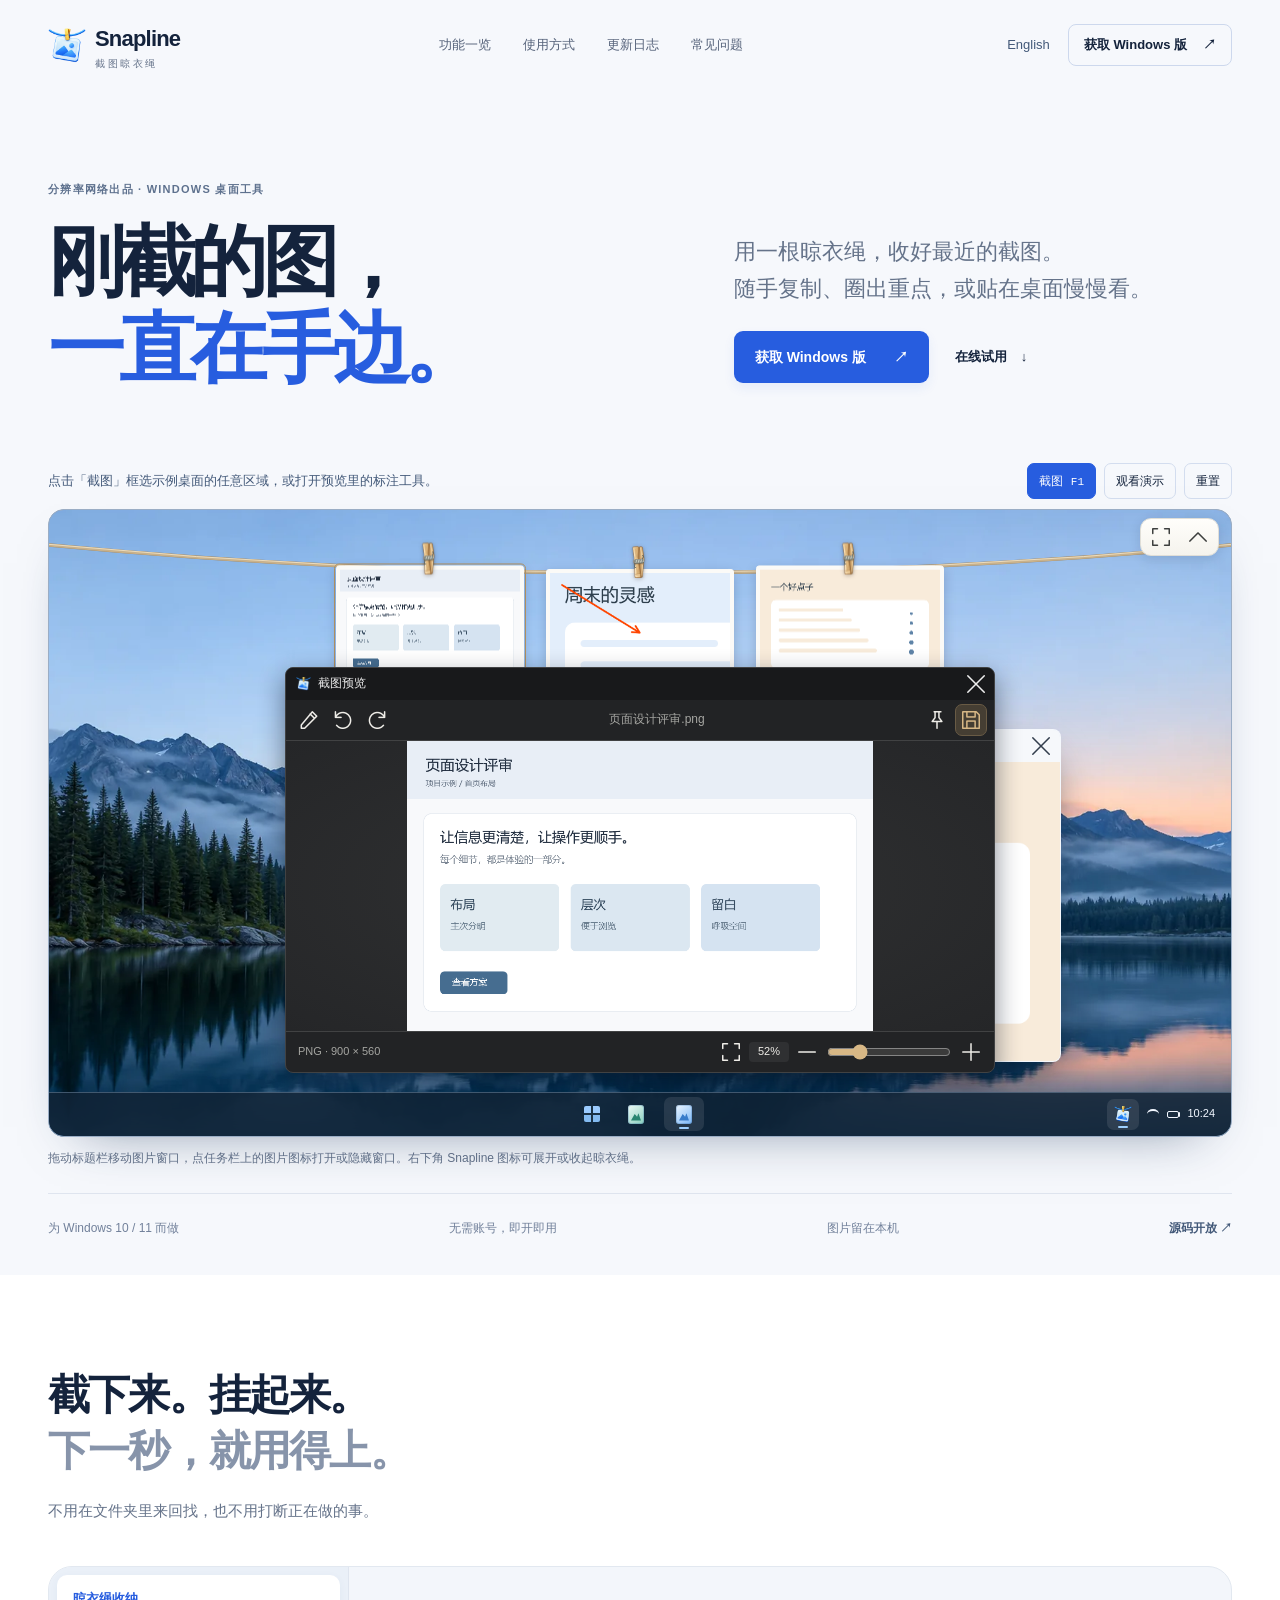
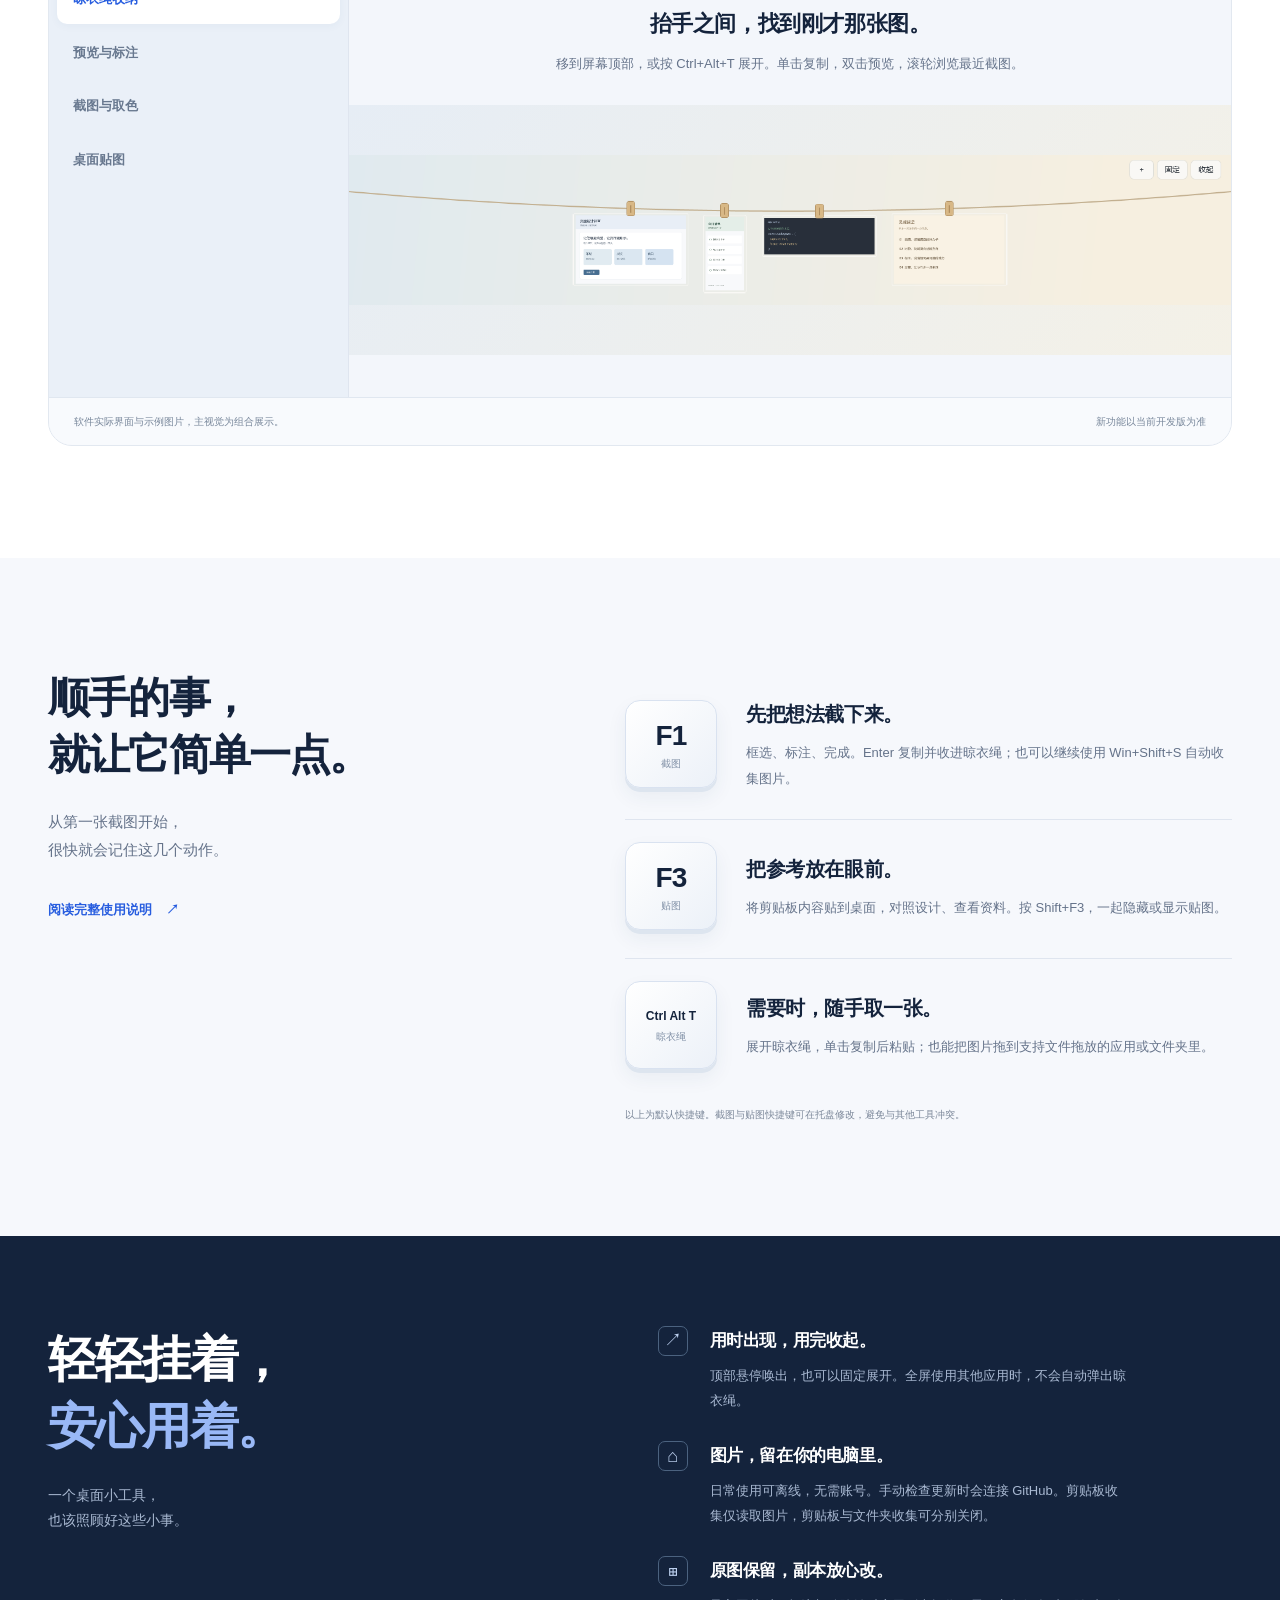
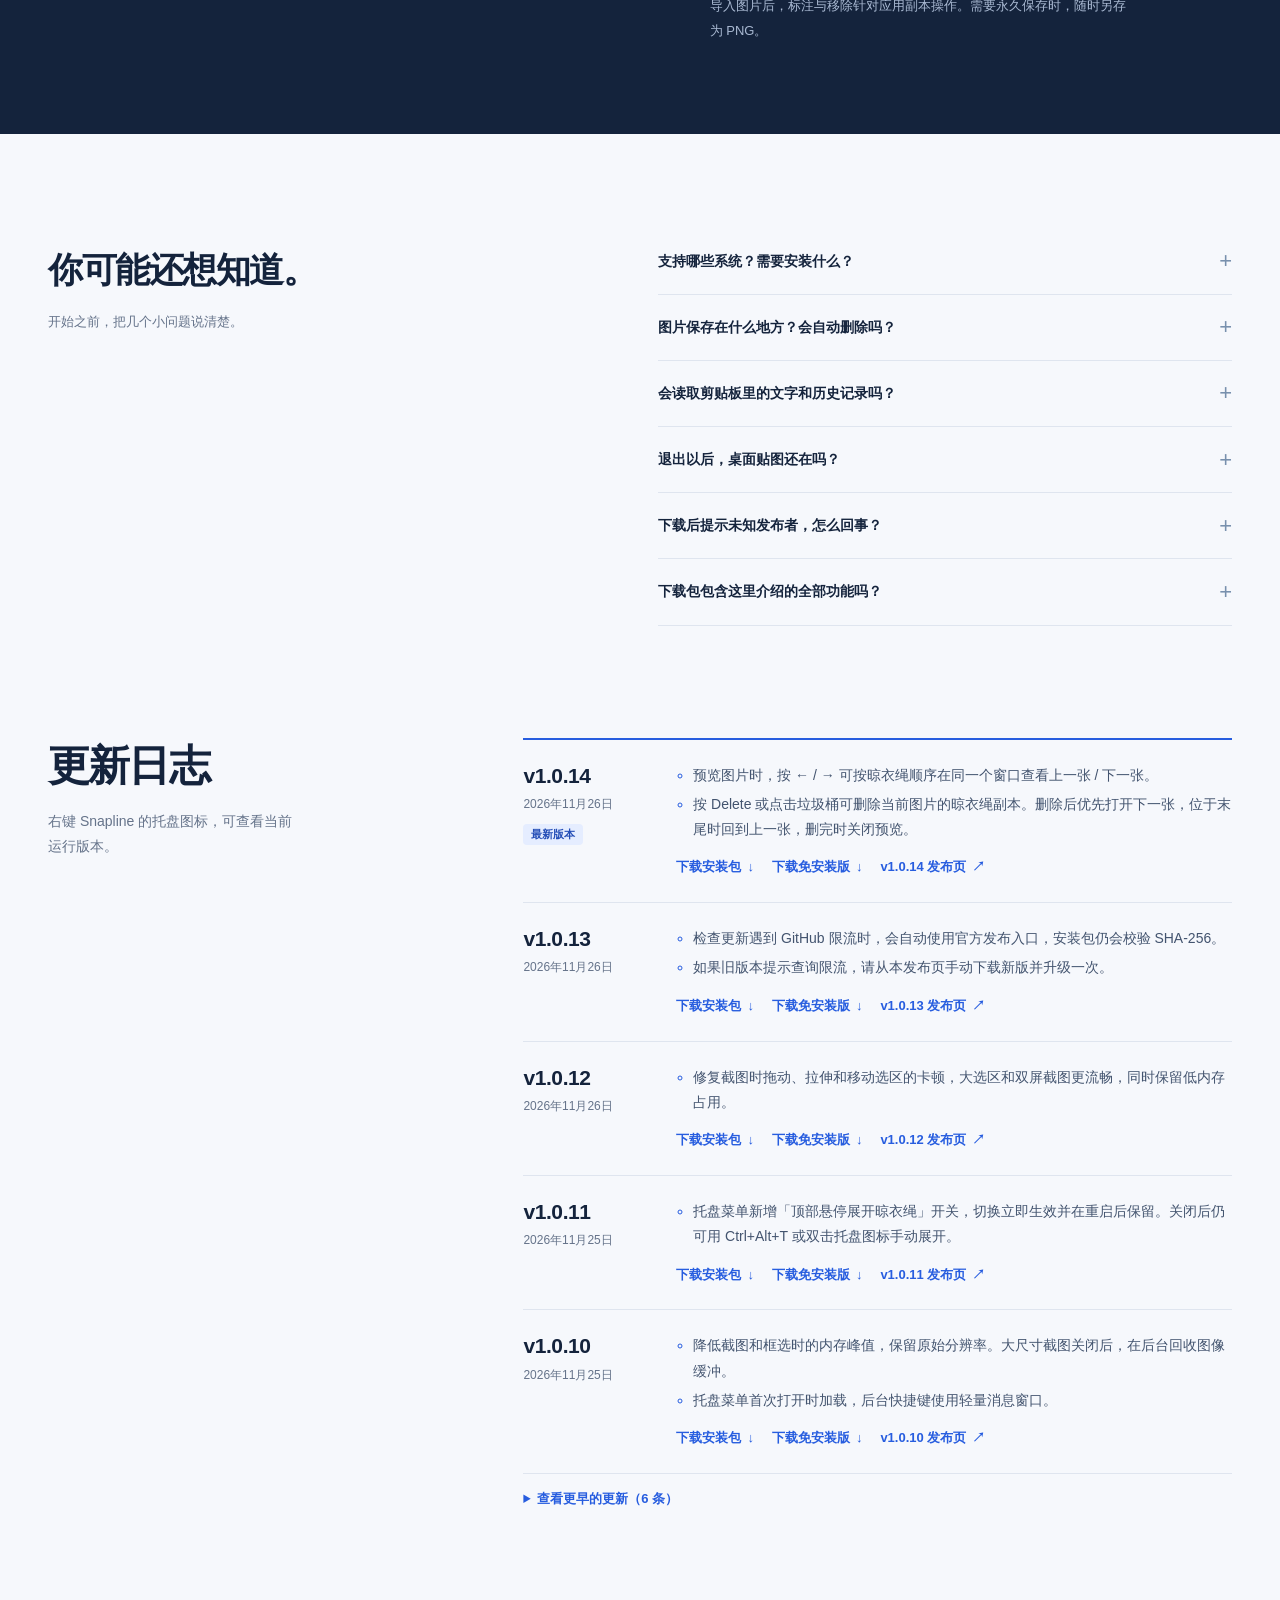
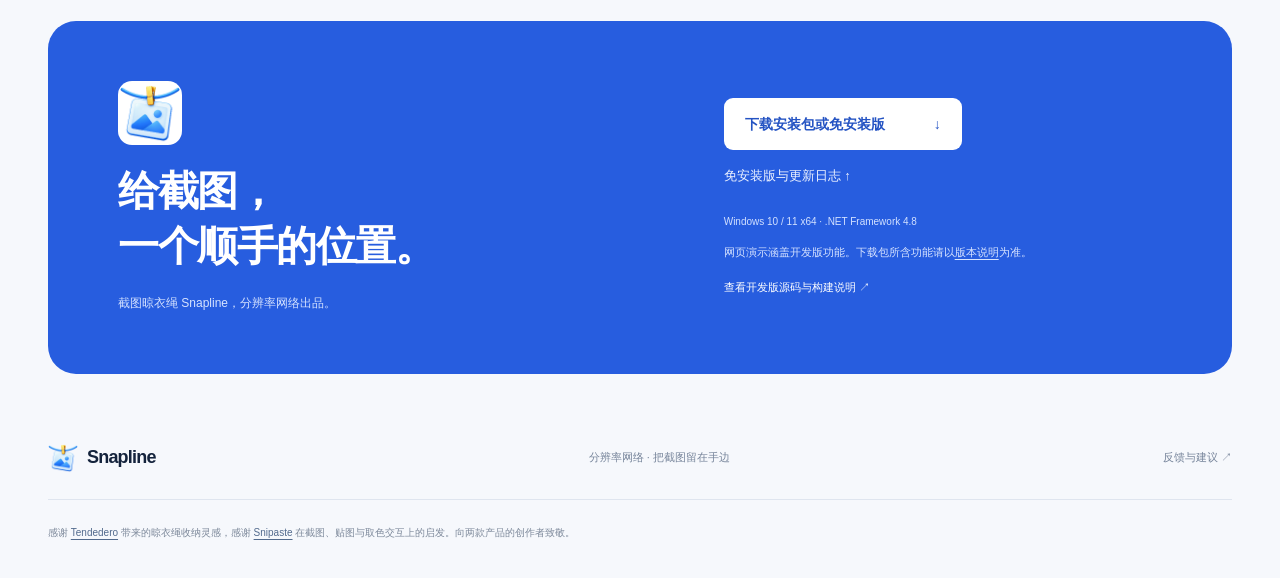
==== commit 630a6db9: "feat: 发布 Snapline 1.1.0 纯截图版和文字识别版" ====
--- a/docs/index.html
+++ b/docs/index.html
@@ -417,8 +417,10 @@
       <div class="download-card reveal">
         <div class="download-copy"><img src="images/app.ico" width="64" height="64" alt="" loading="lazy"><h2 id="download-title">给截图，<br>一个顺手的位置。</h2><p>截图晾衣绳 Snapline，分辨率网络出品。</p></div>
         <div class="download-options">
+          <!-- downloads:start -->
           <a class="button light-button" href="https://github.com/super-eggs/snapline-windows/releases/latest">下载安装包或免安装版 <span aria-hidden="true">↓</span></a>
-          <a class="portable-link" href="#changelog">查看更新日志 <span aria-hidden="true">↑</span></a>
+          <!-- downloads:end -->
+          <a class="portable-link" href="#changelog">免安装版与更新日志 <span aria-hidden="true">↑</span></a>
           <p class="download-system">Windows 10 / 11 x64 · .NET Framework 4.8</p>
           <p class="release-note">网页演示涵盖开发版功能。下载包所含功能请以<a href="https://github.com/super-eggs/snapline-windows/releases/latest" target="_blank" rel="noopener noreferrer">版本说明</a>为准。</p>
           <a class="source-link" href="https://github.com/super-eggs/snapline-windows" target="_blank" rel="noopener noreferrer">查看开发版源码与构建说明 <span aria-hidden="true">↗</span></a>
--- a/docs/style.css
+++ b/docs/style.css
@@ -146,6 +146,7 @@
 .download-copy h2 { font-size: 41px; letter-spacing: -1.5px; }
 .download-copy > p { color: #d6e3ff; font-size: 12px; margin-top: 18px; }
 .download-options { display: flex; flex-direction: column; align-items: flex-start; }
+.download-choices { display: grid; gap: 8px; }
 .light-button { background: #fff; color: #2453c3; min-width: 238px; justify-content: space-between; }
 .light-button:hover { background: #e7efff; transform: translateY(-2px); }
 .portable-link { font-size: 13px; margin-top: 15px; color: #edf2ff; }
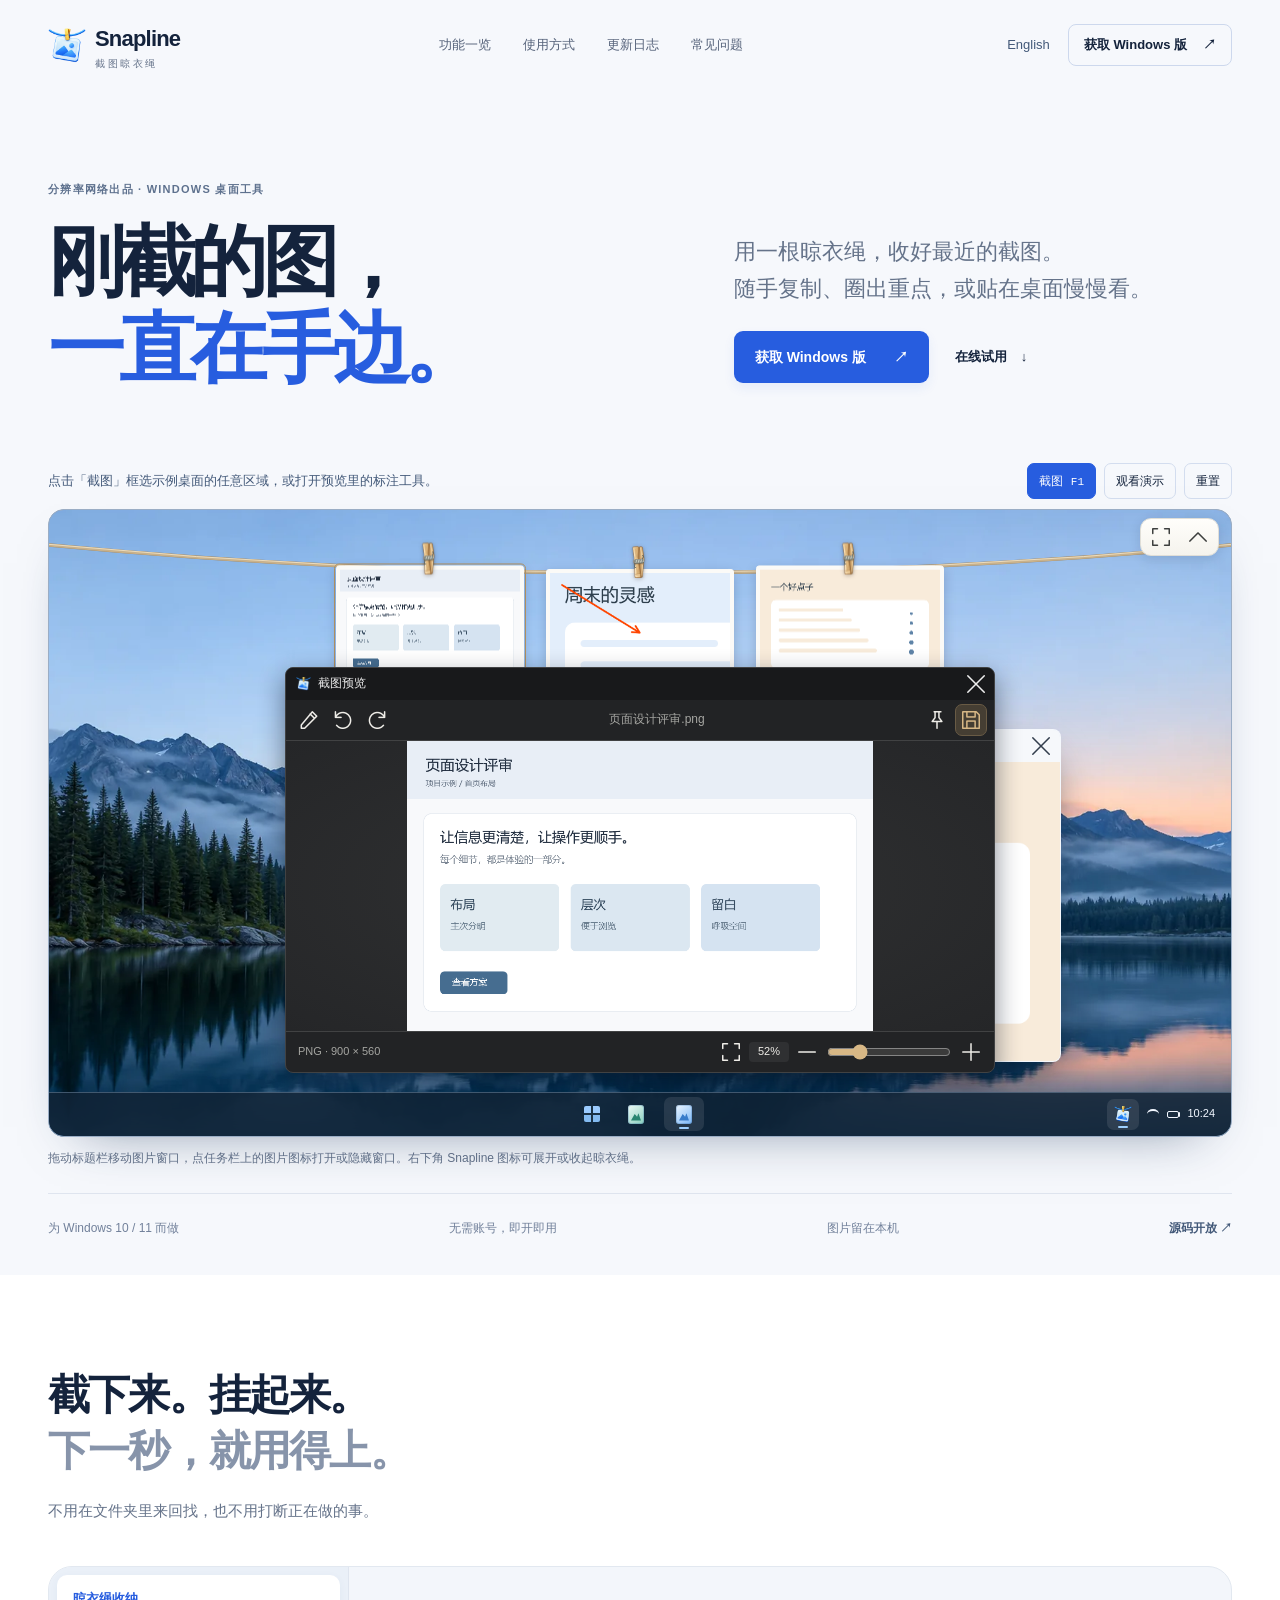
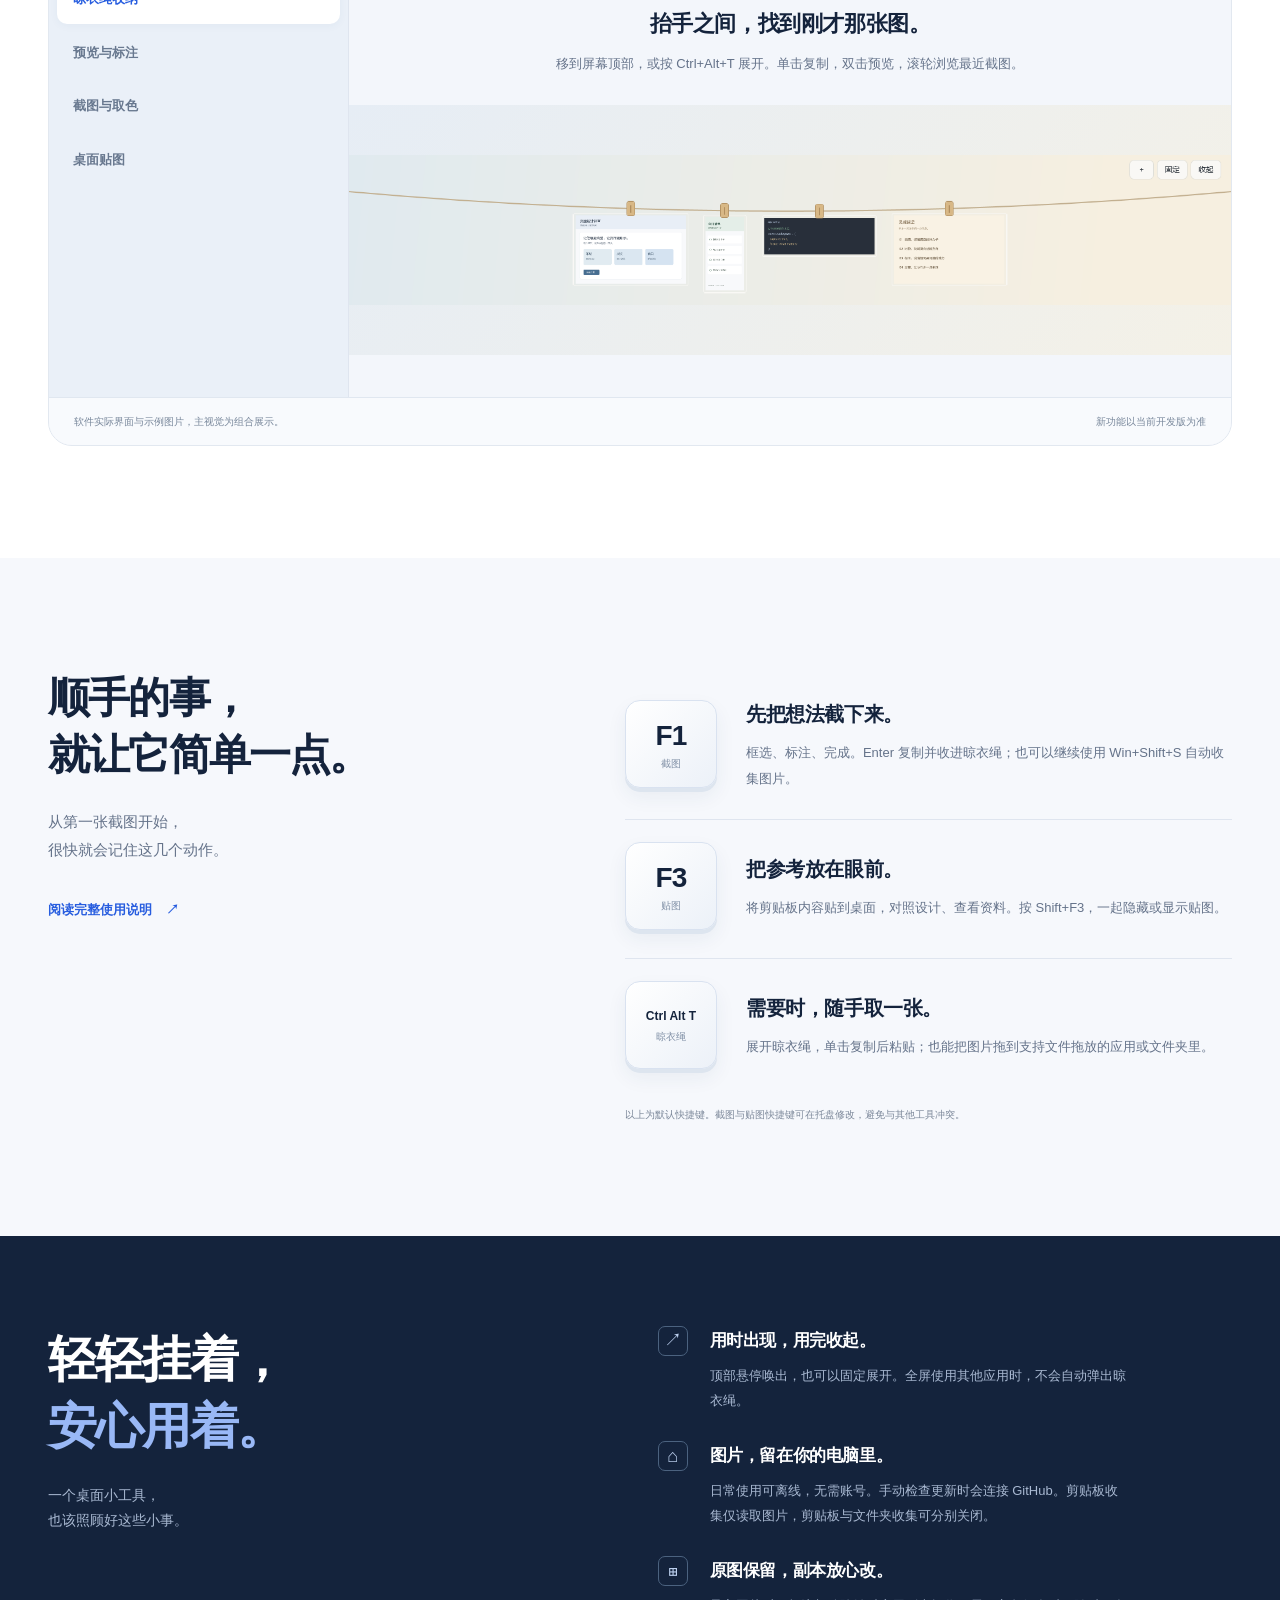
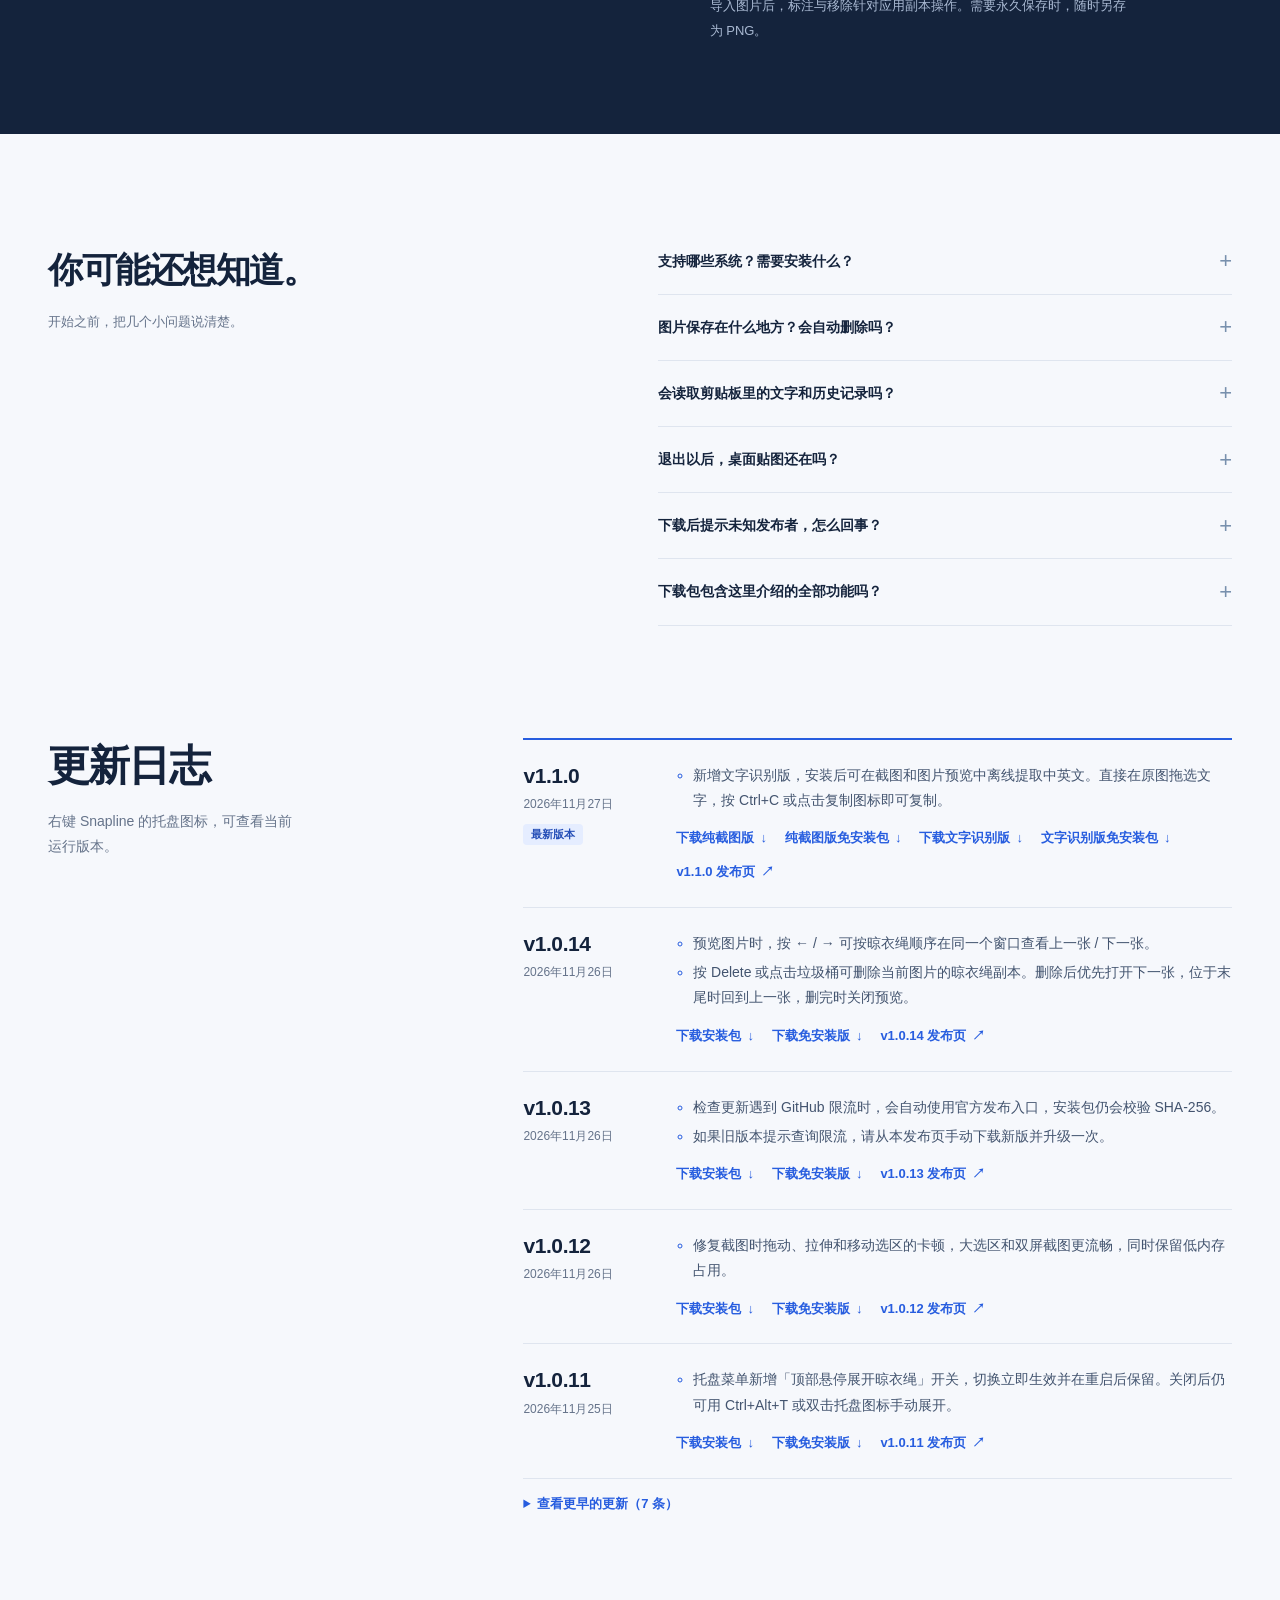
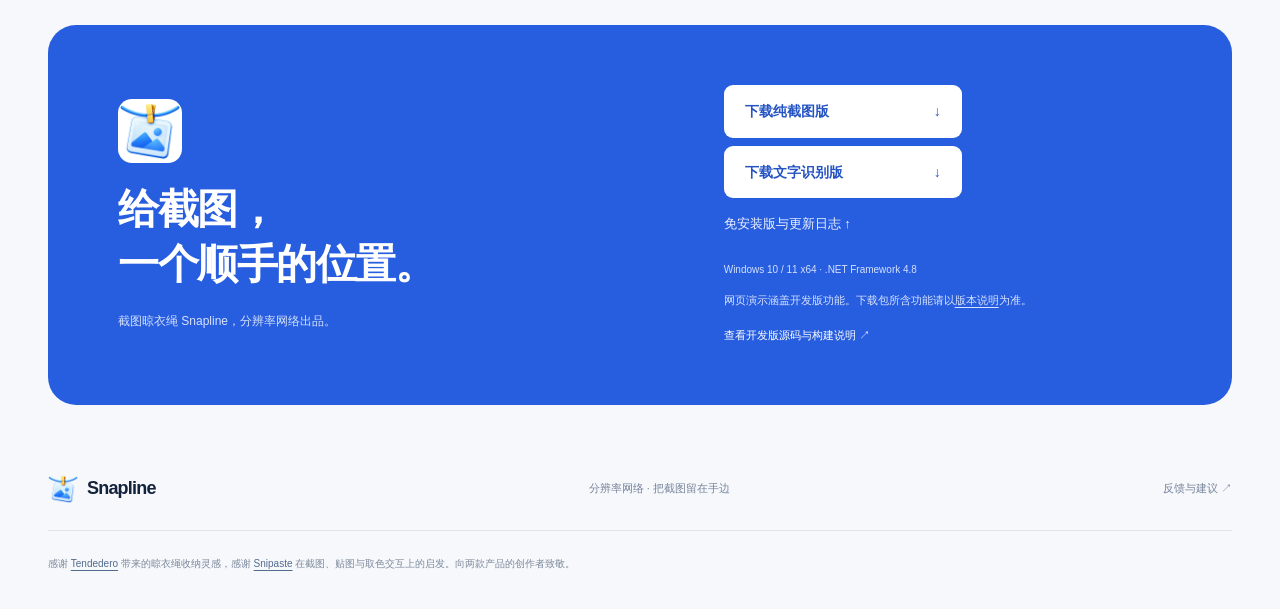
==== commit 83b7323a: "docs: 同步官网更新日志" ====
--- a/docs/index.html
+++ b/docs/index.html
@@ -223,8 +223,25 @@
         <ol class="changelog-entries" role="list">
           <li class="changelog-entry">
             <div class="changelog-version">
+              <h3>v1.1.0</h3><time datetime="2026-11-27">2026年11月27日</time>
+              <span class="changelog-latest">最新版本</span>
+            </div>
+            <div class="changelog-content">
+              <ul class="changelog-notes">
+                <li>新增文字识别版，安装后可在截图和图片预览中离线提取中英文。直接在原图拖选文字，按 Ctrl+C 或点击复制图标即可复制。</li>
+              </ul>
+              <div class="changelog-links">
+                <a href="https://github.com/super-eggs/snapline-windows/releases/download/v1.1.0/Snapline-Setup-1.1.0-x64.exe">下载纯截图版 <span aria-hidden="true">↓</span></a>
+                <a href="https://github.com/super-eggs/snapline-windows/releases/download/v1.1.0/Snapline-Portable-1.1.0-x64.zip">纯截图版免安装包 <span aria-hidden="true">↓</span></a>
+                <a href="https://github.com/super-eggs/snapline-windows/releases/download/v1.1.0/Snapline-OCR-Setup-1.1.0-x64.exe">下载文字识别版 <span aria-hidden="true">↓</span></a>
+                <a href="https://github.com/super-eggs/snapline-windows/releases/download/v1.1.0/Snapline-OCR-Portable-1.1.0-x64.zip">文字识别版免安装包 <span aria-hidden="true">↓</span></a>
+                <a href="https://github.com/super-eggs/snapline-windows/releases/tag/v1.1.0">v1.1.0 发布页 <span aria-hidden="true">↗</span></a>
+              </div>
+            </div>
+          </li>
+          <li class="changelog-entry">
+            <div class="changelog-version">
               <h3>v1.0.14</h3><time datetime="2026-11-26">2026年11月26日</time>
-              <span class="changelog-latest">最新版本</span>
             </div>
             <div class="changelog-content">
               <ul class="changelog-notes">
@@ -284,26 +301,26 @@
               </div>
             </div>
           </li>
-          <li class="changelog-entry">
-            <div class="changelog-version">
-              <h3>v1.0.10</h3><time datetime="2026-11-25">2026年11月25日</time>
-            </div>
-            <div class="changelog-content">
-              <ul class="changelog-notes">
-                <li>降低截图和框选时的内存峰值，保留原始分辨率。大尺寸截图关闭后，在后台回收图像缓冲。</li>
-                <li>托盘菜单首次打开时加载，后台快捷键使用轻量消息窗口。</li>
-              </ul>
-              <div class="changelog-links">
-                <a href="https://github.com/super-eggs/snapline-windows/releases/download/v1.0.10/Snapline-Setup-1.0.10-x64.exe">下载安装包 <span aria-hidden="true">↓</span></a>
-                <a href="https://github.com/super-eggs/snapline-windows/releases/download/v1.0.10/Snapline-Portable-1.0.10-x64.zip">下载免安装版 <span aria-hidden="true">↓</span></a>
-                <a href="https://github.com/super-eggs/snapline-windows/releases/tag/v1.0.10">v1.0.10 发布页 <span aria-hidden="true">↗</span></a>
-              </div>
-            </div>
-          </li>
         </ol>
         <details class="changelog-older">
-          <summary>查看更早的更新（6 条）</summary>
+          <summary>查看更早的更新（7 条）</summary>
           <ol class="changelog-entries" role="list" start="6">
+            <li class="changelog-entry">
+              <div class="changelog-version">
+                <h3>v1.0.10</h3><time datetime="2026-11-25">2026年11月25日</time>
+              </div>
+              <div class="changelog-content">
+                <ul class="changelog-notes">
+                  <li>降低截图和框选时的内存峰值，保留原始分辨率。大尺寸截图关闭后，在后台回收图像缓冲。</li>
+                  <li>托盘菜单首次打开时加载，后台快捷键使用轻量消息窗口。</li>
+                </ul>
+                <div class="changelog-links">
+                  <a href="https://github.com/super-eggs/snapline-windows/releases/download/v1.0.10/Snapline-Setup-1.0.10-x64.exe">下载安装包 <span aria-hidden="true">↓</span></a>
+                  <a href="https://github.com/super-eggs/snapline-windows/releases/download/v1.0.10/Snapline-Portable-1.0.10-x64.zip">下载免安装版 <span aria-hidden="true">↓</span></a>
+                  <a href="https://github.com/super-eggs/snapline-windows/releases/tag/v1.0.10">v1.0.10 发布页 <span aria-hidden="true">↗</span></a>
+                </div>
+              </div>
+            </li>
             <li class="changelog-entry">
               <div class="changelog-version">
                 <h3>v1.0.9</h3><time datetime="2026-11-24">2026年11月24日</time>
@@ -418,7 +435,10 @@
         <div class="download-copy"><img src="images/app.ico" width="64" height="64" alt="" loading="lazy"><h2 id="download-title">给截图，<br>一个顺手的位置。</h2><p>截图晾衣绳 Snapline，分辨率网络出品。</p></div>
         <div class="download-options">
           <!-- downloads:start -->
-          <a class="button light-button" href="https://github.com/super-eggs/snapline-windows/releases/latest">下载安装包或免安装版 <span aria-hidden="true">↓</span></a>
+          <div class="download-choices">
+            <a class="button light-button" href="https://github.com/super-eggs/snapline-windows/releases/download/v1.1.0/Snapline-Setup-1.1.0-x64.exe">下载纯截图版 <span aria-hidden="true">↓</span></a>
+            <a class="button light-button" href="https://github.com/super-eggs/snapline-windows/releases/download/v1.1.0/Snapline-OCR-Setup-1.1.0-x64.exe">下载文字识别版 <span aria-hidden="true">↓</span></a>
+          </div>
           <!-- downloads:end -->
           <a class="portable-link" href="#changelog">免安装版与更新日志 <span aria-hidden="true">↑</span></a>
           <p class="download-system">Windows 10 / 11 x64 · .NET Framework 4.8</p>
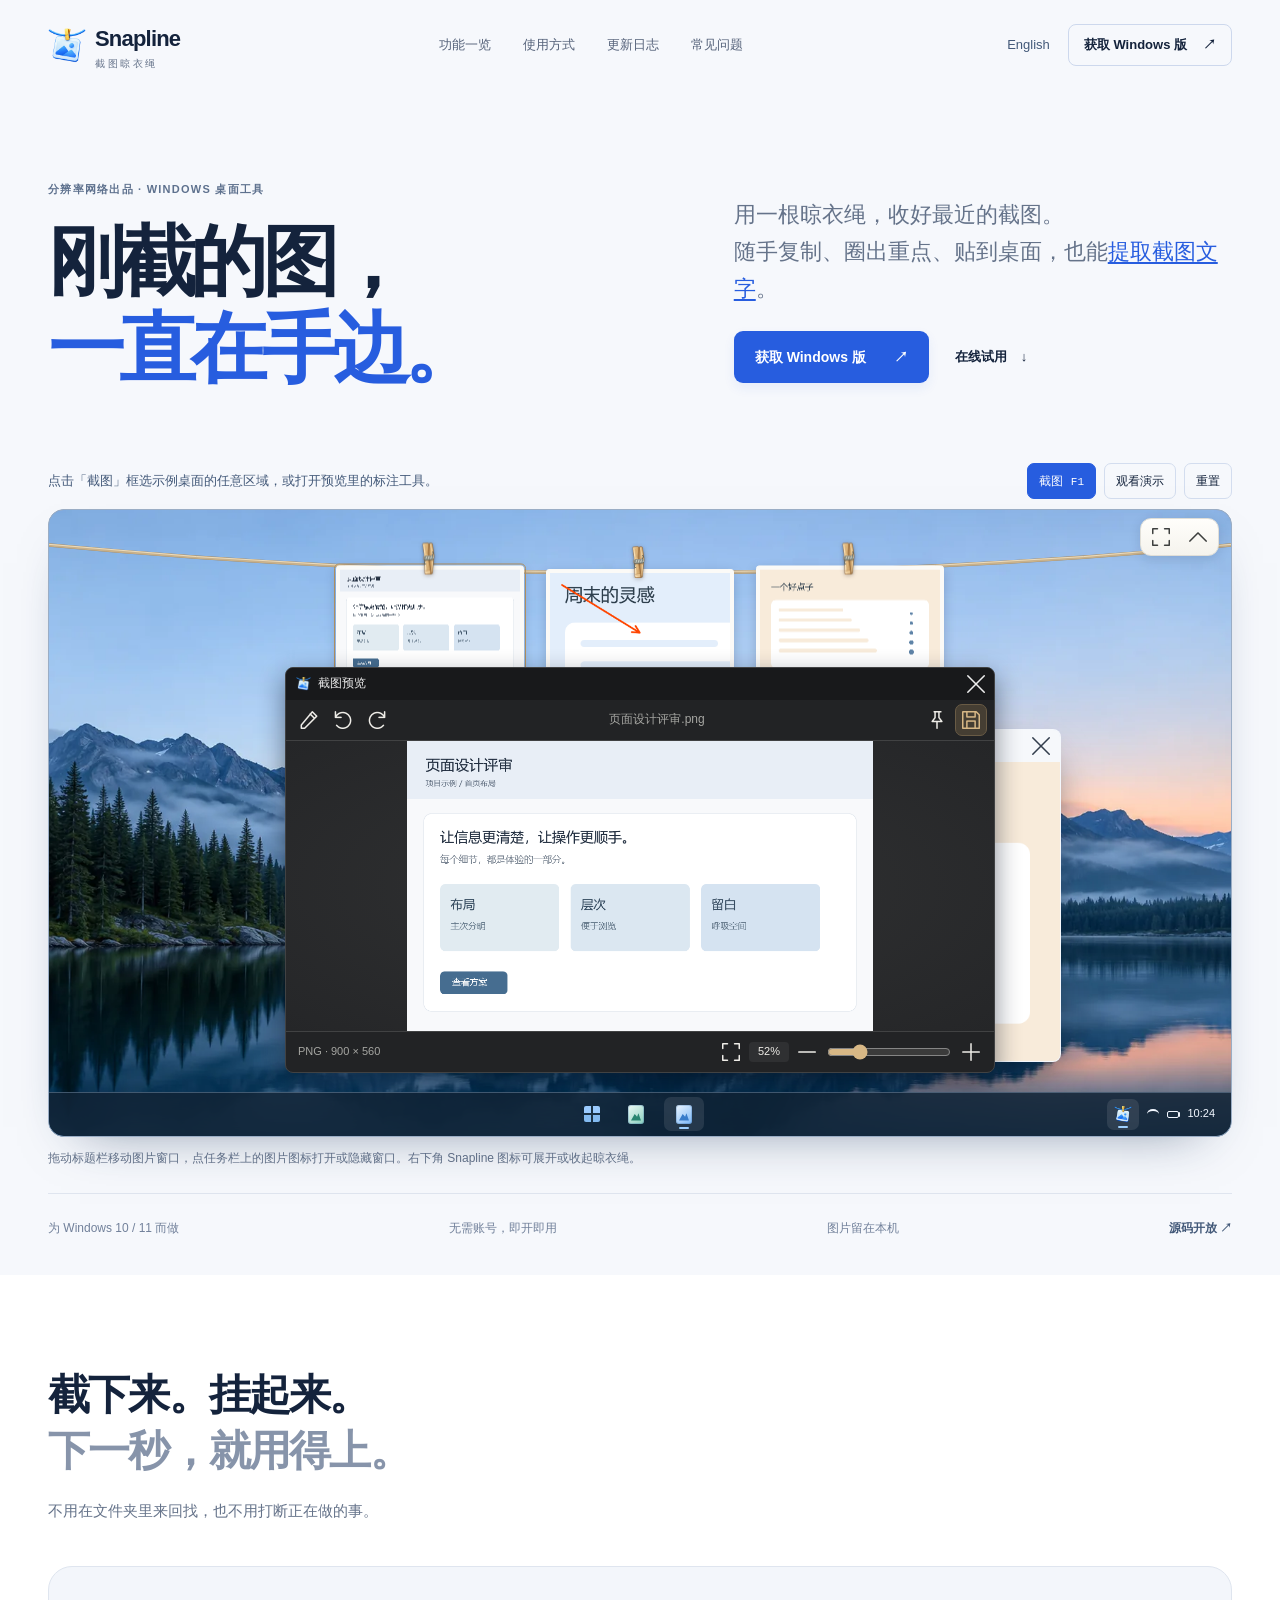
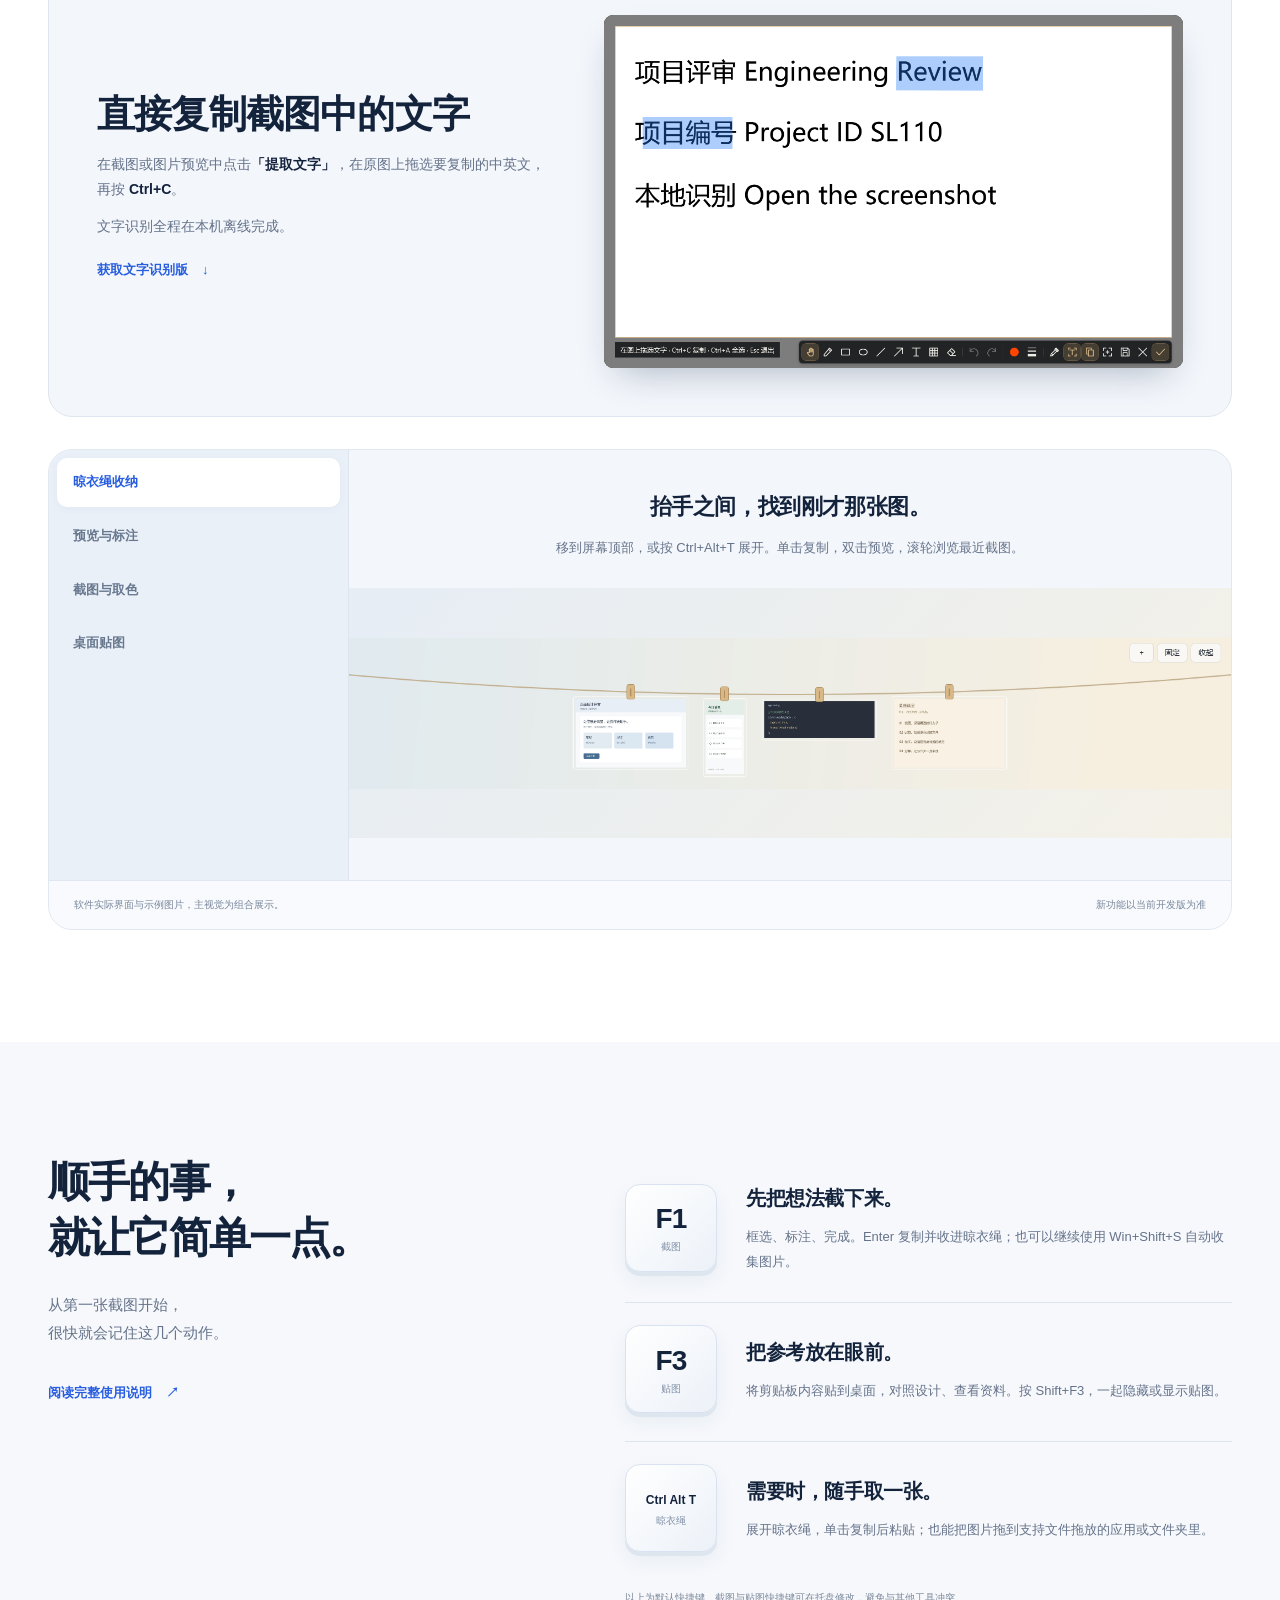
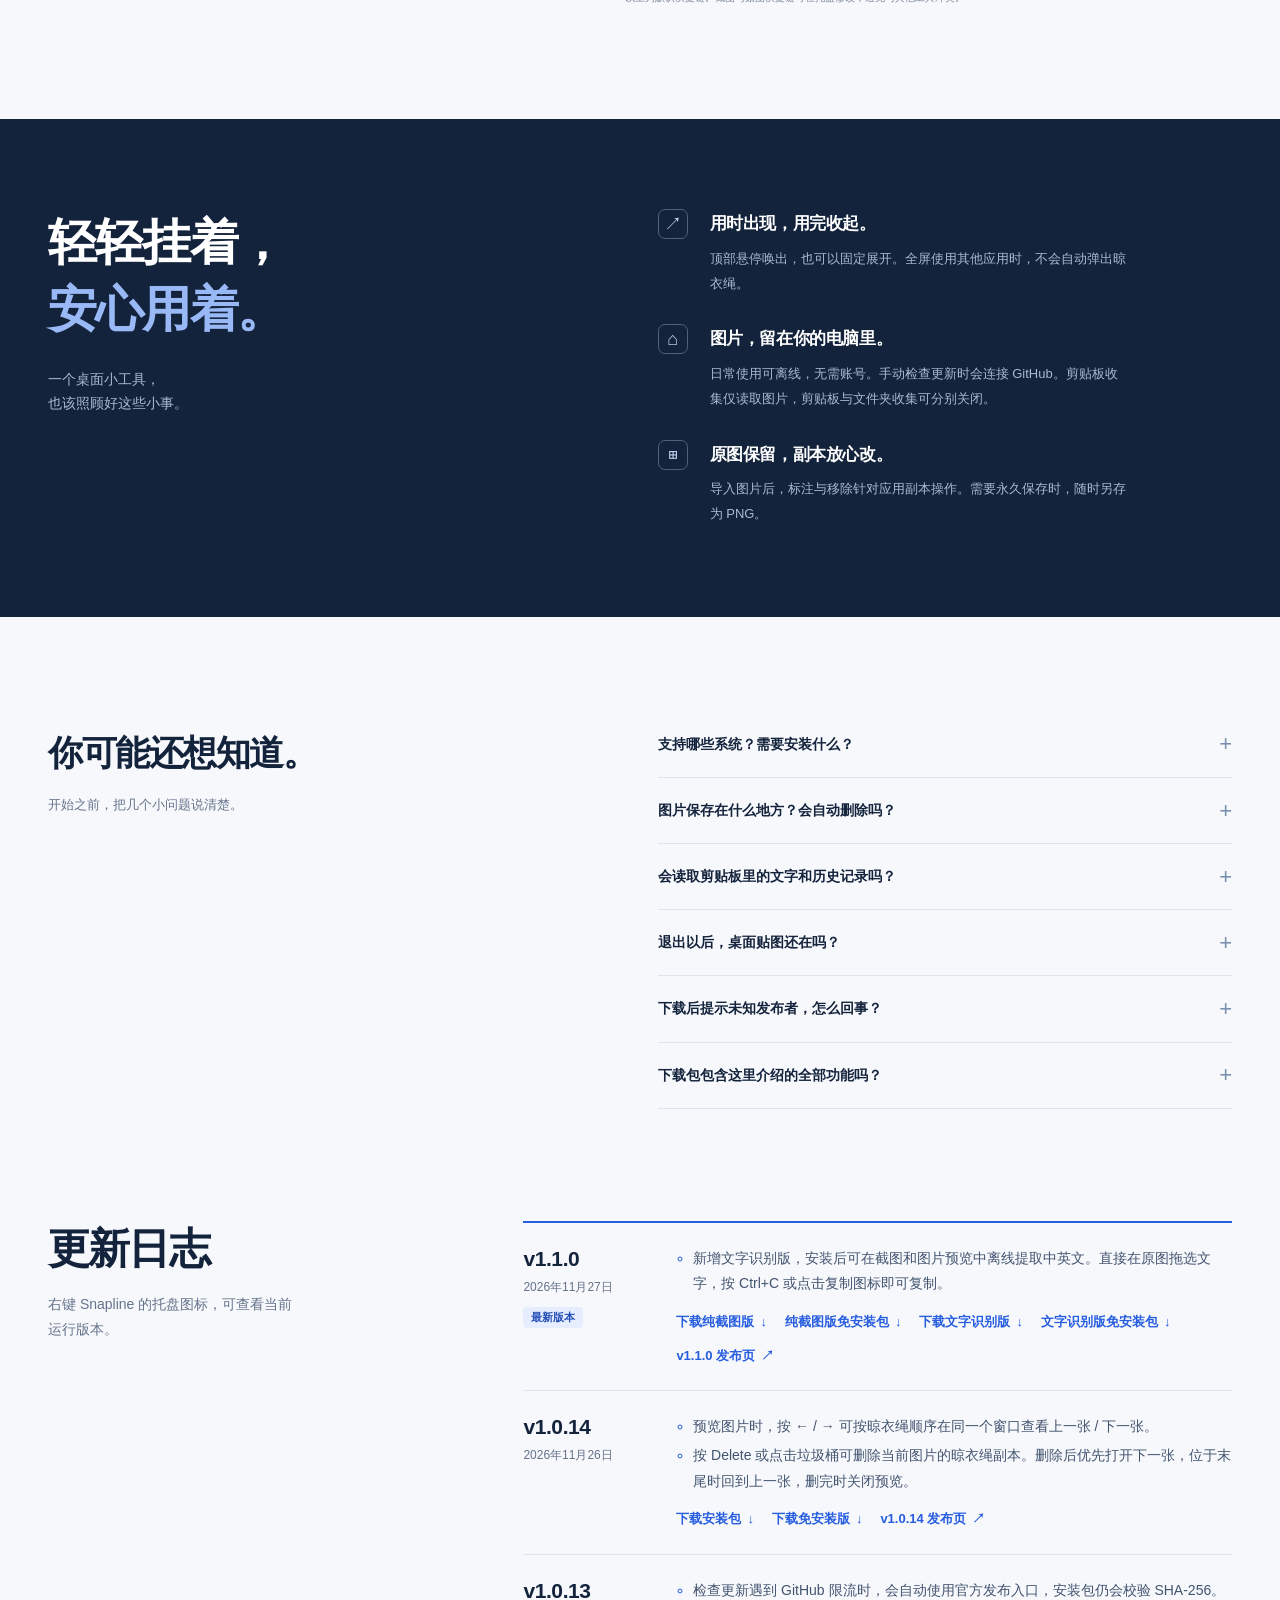
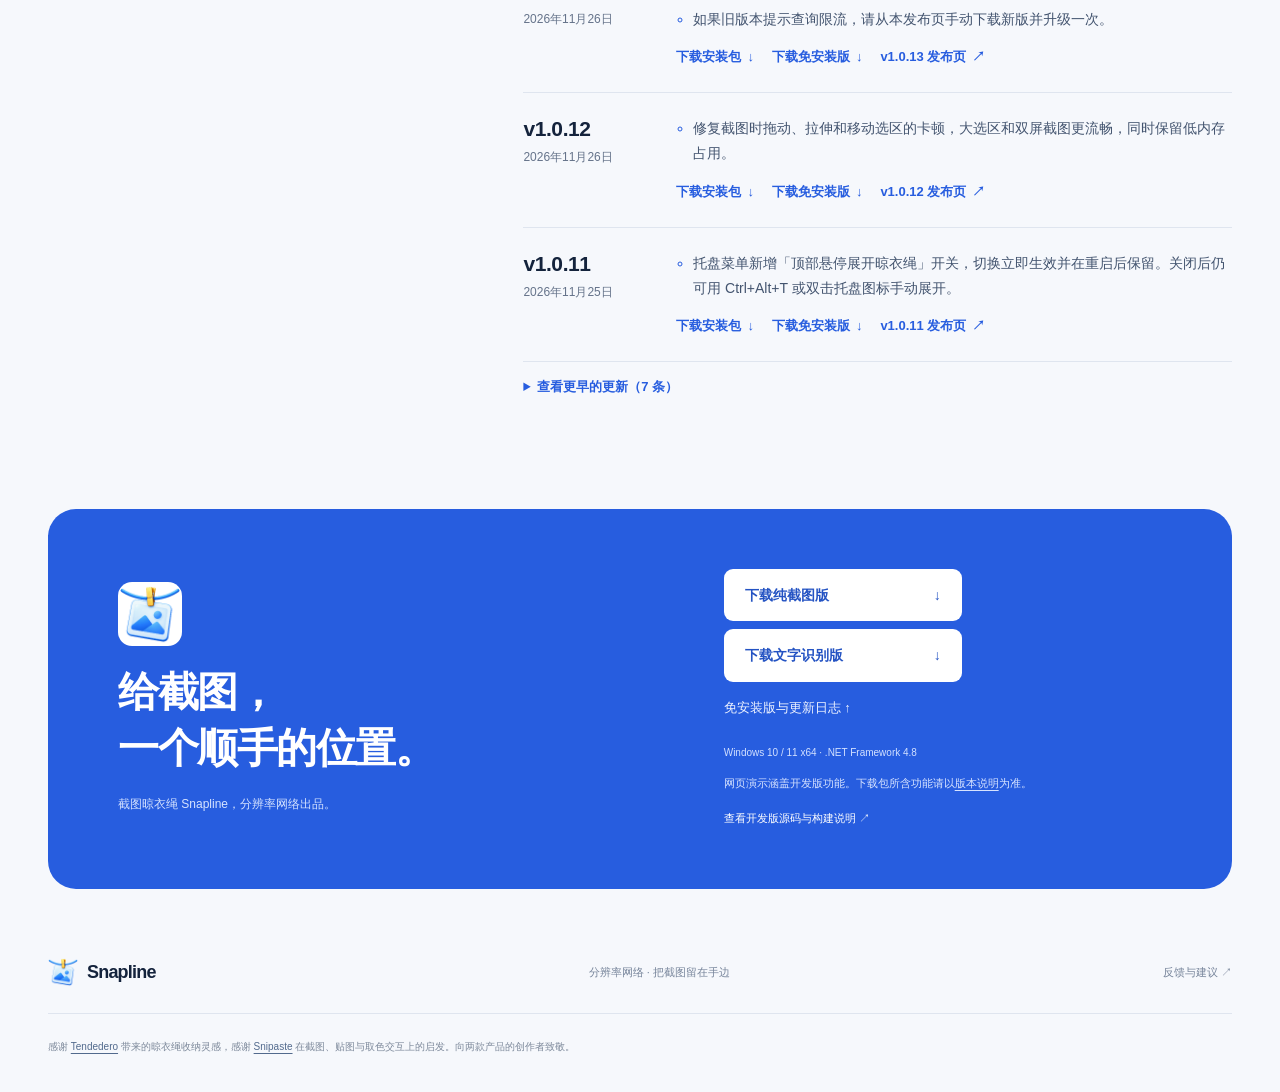
==== commit ab0c949c: "docs: 在官网展示原图离线文字识别" ====
--- a/docs/index.html
+++ b/docs/index.html
@@ -4,7 +4,7 @@
   <meta charset="utf-8">
   <meta name="viewport" content="width=device-width, initial-scale=1">
   <meta name="theme-color" content="#f6f8fc">
-  <meta name="description" content="截图晾衣绳 Snapline，分辨率网络出品的 Windows 桌面截图工具。把近期截图收在屏幕上方，单击复制、双击预览，支持标注、取色与桌面贴图。本地运行，无需账号。">
+  <meta name="description" content="截图晾衣绳 Snapline，分辨率网络出品的 Windows 桌面截图工具。把近期截图收在屏幕上方，随手复制、标注和贴图。文字识别版支持在原图上离线提取中英文。">
   <meta property="og:title" content="截图晾衣绳 Snapline · 把截图留在手边">
   <meta property="og:description" content="截下来，挂起来，随手就能用。分辨率网络出品的 Windows 桌面截图工具。">
   <meta property="og:type" content="website">
@@ -41,7 +41,7 @@
         <h1 id="hero-title">刚截的图，<br><span>一直在手边。</span></h1>
       </div>
       <div class="hero-details">
-        <p class="hero-description">用一根晾衣绳，收好最近的截图。<br>随手复制、圈出重点，或贴在桌面慢慢看。</p>
+        <p class="hero-description">用一根晾衣绳，收好最近的截图。<br>随手复制、圈出重点、贴到桌面，也能<a href="#ocr">提取截图文字</a>。</p>
         <div class="hero-actions"><a class="button primary" href="#download">获取 Windows 版 <span aria-hidden="true">↗</span></a><a class="text-link" href="#try">在线试用 <span aria-hidden="true">↓</span></a></div>
       </div>
     </section>
@@ -156,6 +156,15 @@
     <section class="showcase-section section-space" id="features" aria-labelledby="features-title">
       <div class="container">
         <div class="section-heading reveal"><h2 id="features-title">截下来。挂起来。<br><span class="muted-heading">下一秒，就用得上。</span></h2><p>不用在文件夹里来回找，也不用打断正在做的事。</p></div>
+        <article class="ocr-feature reveal" id="ocr" aria-labelledby="ocr-title">
+          <div class="ocr-copy">
+            <h3 id="ocr-title">直接复制截图中的文字</h3>
+            <p>在截图或图片预览中点击<strong>「提取文字」</strong>，在原图上拖选要复制的中英文，再按 <kbd>Ctrl+C</kbd>。</p>
+            <p>文字识别全程在本机离线完成。</p>
+            <a class="text-link" href="#download">获取文字识别版 <span aria-hidden="true">↓</span></a>
+          </div>
+          <button class="screenshot-button ocr-image" type="button" data-image="images/07-text-recognition.png" data-title="在原图上选中文字" aria-label="放大查看文字识别界面"><img src="images/07-text-recognition.png" alt="Snapline 截图界面，原图上的英文 Review 和中文项目编号已选中，底部工具栏显示复制文字图标" width="1050" height="640" loading="lazy"></button>
+        </article>
         <div class="showcase reveal">
           <div class="demo-tabs" role="tablist" aria-label="查看软件功能">
             <button id="tab-shelf" type="button" role="tab" aria-selected="true" aria-controls="panel-shelf" tabindex="0">晾衣绳收纳</button>
--- a/docs/style.css
+++ b/docs/style.css
@@ -47,6 +47,7 @@
 .hero h1 { font-size: clamp(48px, 5vw, 70px); line-height: 1.2; letter-spacing: -3.4px; white-space: nowrap; }
 .hero h1 span { color: var(--blue); }
 .hero-description { font-size: 17px; color: var(--muted); line-height: 1.9; margin-top: 27px; }
+.hero-description a { color: var(--blue); text-decoration: underline; text-underline-offset: 3px; }
 .hero-actions { display: flex; gap: 26px; align-items: center; margin-top: 34px; }
 .button { display: inline-flex; justify-content: center; align-items: center; gap: 28px; font-size: 14px; font-weight: 600; padding: 14px 21px; border-radius: 9px; transition: transform .2s, background .2s, box-shadow .2s; white-space: nowrap; }
 .button.primary { background: var(--blue); color: white; box-shadow: 0 5px 12px #275ddf14; }
@@ -62,6 +63,13 @@
 .section-heading { max-width: 700px; margin-bottom: 42px; }
 .muted-heading { color: #8794aa; }
 .section-heading p, .questions-heading p { color: var(--muted); font-size: 15px; margin-top: 18px; }
+.ocr-feature { display: grid; grid-template-columns: minmax(0, .88fr) minmax(0, 1.12fr); align-items: center; gap: clamp(24px, 4vw, 58px); padding: clamp(20px, 3.8vw, 48px); margin-bottom: 32px; border: 1px solid var(--line); border-radius: 24px; background: #f3f6fb; }
+.ocr-copy h3 { font-size: clamp(25px, 3vw, 38px); line-height: 1.28; letter-spacing: -.8px; }
+.ocr-copy p { color: var(--muted); font-size: 14px; margin-top: 13px; }
+.ocr-copy strong, .ocr-copy kbd { color: var(--ink); font-weight: 650; }
+.ocr-copy kbd { white-space: nowrap; }
+.ocr-copy .text-link { margin-top: 10px; min-height: 44px; color: var(--blue); }
+.ocr-copy .text-link:hover { text-decoration: underline; text-underline-offset: 3px; }
 .showcase { border: 1px solid #e2e8f0; border-radius: 24px; overflow: hidden; background: #f3f6fb; }
 .demo-tabs { display: grid; grid-template-columns: repeat(4, 1fr); padding: 8px; gap: 5px; background: #eaf0f8; }
 .demo-tabs button { background: transparent; color: #68788f; border: 0; padding: 13px 8px; font-size: 13px; font-weight: 600; border-radius: 10px; transition: background .2s, color .2s, box-shadow .2s; }
@@ -73,9 +81,10 @@
 .demo-copy p { font-size: 13px; color: var(--muted); margin-top: 9px; line-height: 1.9; }
 .shelf-stage { overflow: hidden; min-height: 250px; display: flex; align-items: center; background: linear-gradient(130deg, #e6edf5, #f4f1e7); }
 .shelf-stage img { width: 100%; min-width: 850px; max-width: none; margin-inline: auto; }
-.preview-stage { display: block; margin: auto; width: 620px; max-width: calc(100% - 64px); padding: 0; border: 0; border-radius: 9px; background: #222; overflow: hidden; box-shadow: 0 16px 35px -14px #19305055; cursor: zoom-in; }
+.preview-stage, .ocr-image { display: block; padding: 0; border: 0; border-radius: 9px; background: #222; overflow: hidden; box-shadow: 0 16px 35px -14px #19305055; cursor: zoom-in; }
+.preview-stage { margin: auto; width: 620px; max-width: calc(100% - 64px); }
 .demo-panel:has(.preview-stage) { padding-bottom: 38px; }
-.preview-stage img { width: 100%; }
+.preview-stage img, .ocr-image, .ocr-image img { width: 100%; }
 .capture-stage { display: flex; align-items: center; flex-direction: column; gap: 22px; padding: 0 24px 16px; }
 .capture-example { border: 1px solid #b5c7df; box-shadow: 0 10px 25px #304e7614; }
 .capture-toolbar { width: 645px; border-radius: 7px; box-shadow: 0 8px 20px #304e761c; }
@@ -204,6 +213,7 @@
   .hero-actions .text-link { font-size: 13px; gap: 14px; }
   .essentials { flex-wrap: wrap; justify-content: flex-start; column-gap: 30px; row-gap: 12px; font-size: 11px; }
   .essentials > a { margin-left: auto; }
+  .ocr-feature { grid-template-columns: minmax(0, 1fr); }
   .workflow-section { grid-template-columns: 1fr; gap: 32px; }
   .workflow-intro > p br, .workflow-intro h2 br { display: none; }
   .workflow-intro > p { margin-block: 18px; }
@@ -257,6 +267,7 @@
   .section-heading { margin-bottom: 28px; }
   h2 { font-size: 31px; letter-spacing: -1.25px; }
   .section-heading p { font-size: 12px; margin-top: 17px; }
+  .ocr-feature { margin-bottom: 24px; border-radius: 16px; }
   .showcase { border-radius: 16px; }
   .demo-tabs { padding: 5px; gap: 2px; }
   .demo-tabs button { font-size: 10px; padding: 12px 2px; border-radius: 7px; white-space: nowrap; }
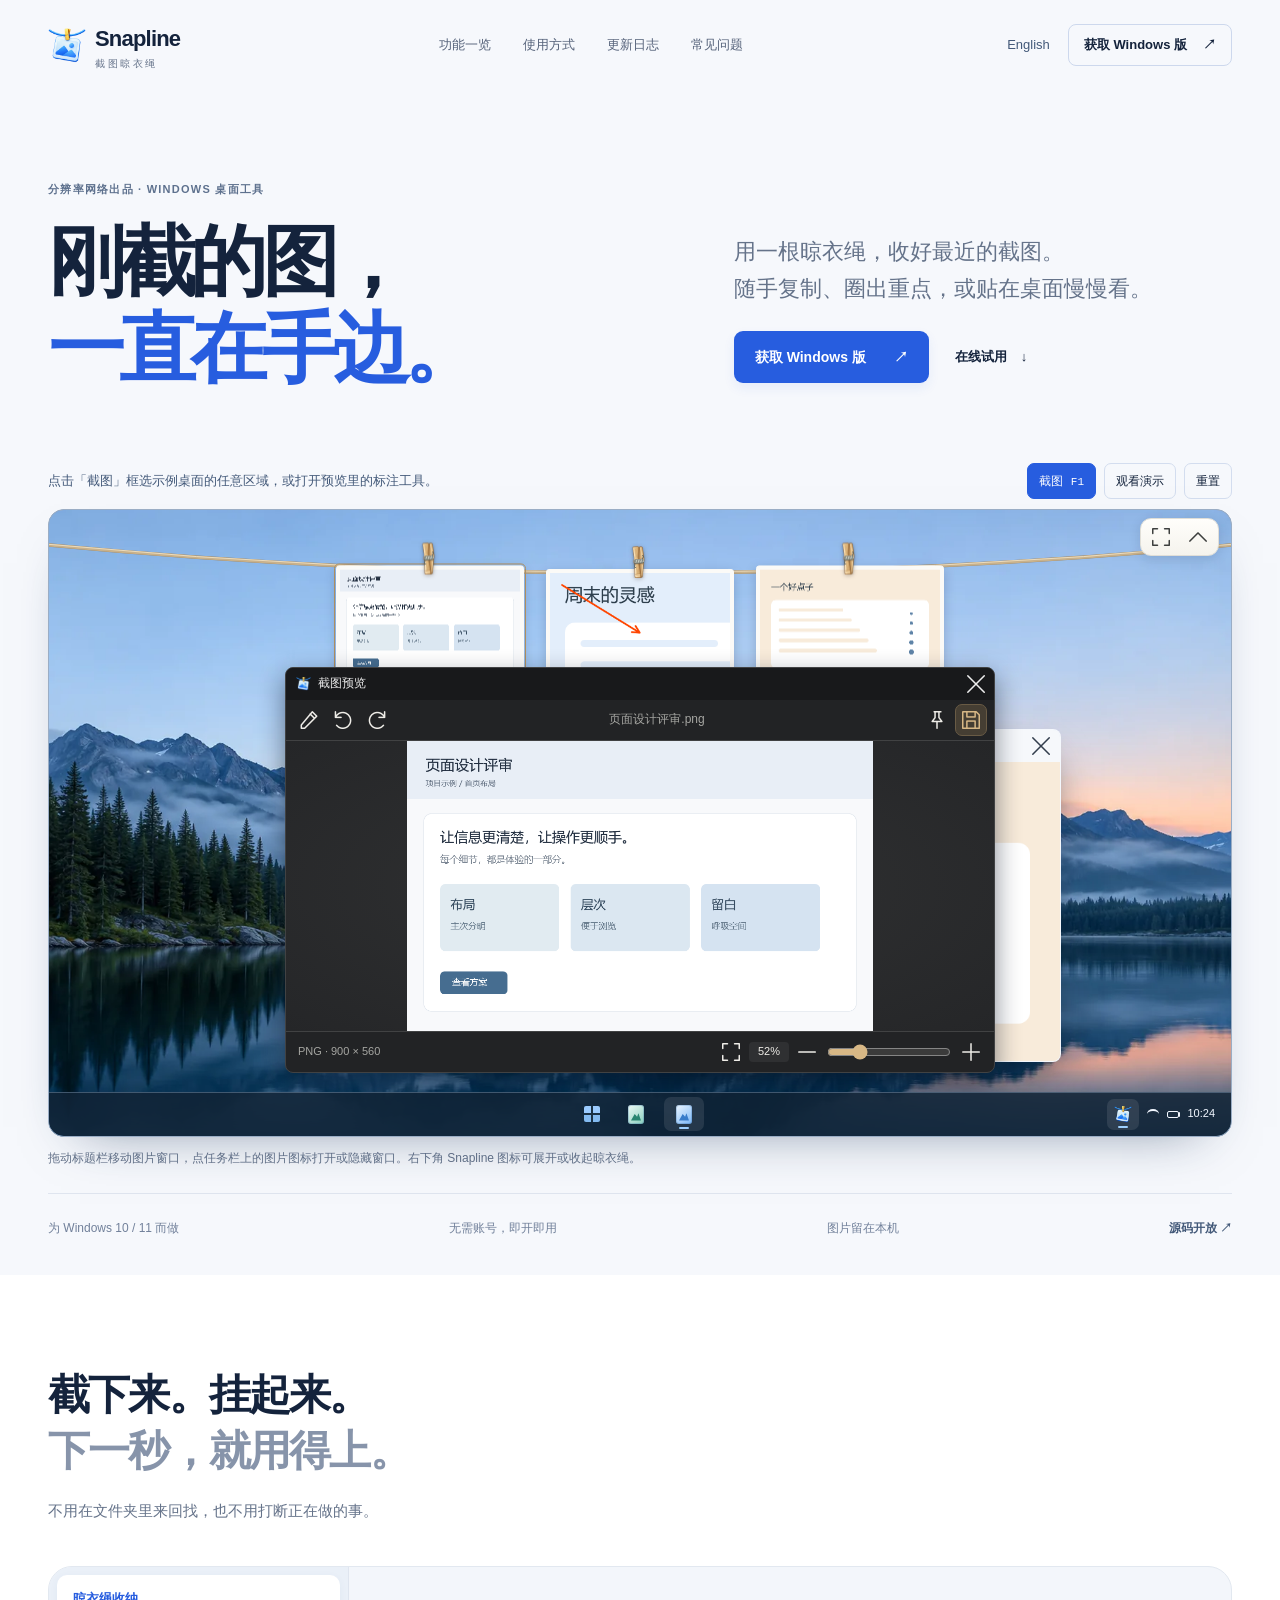
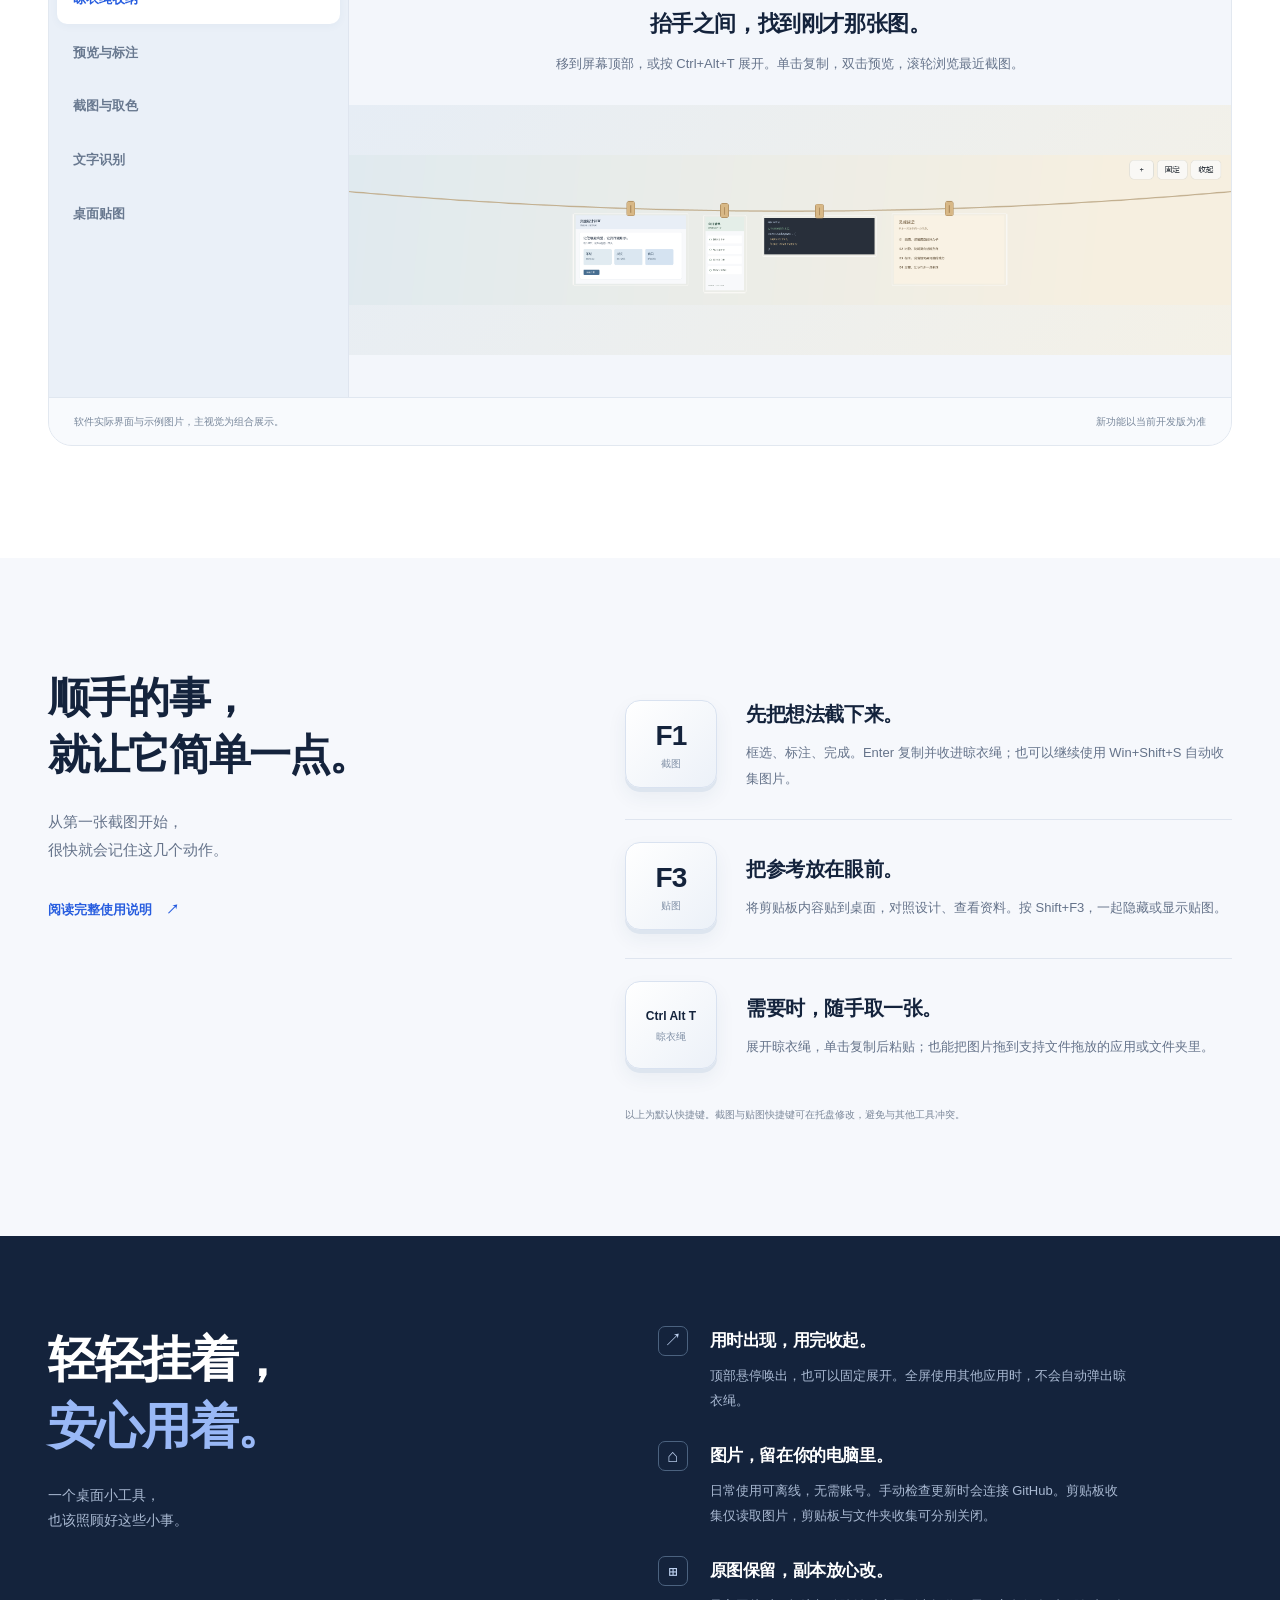
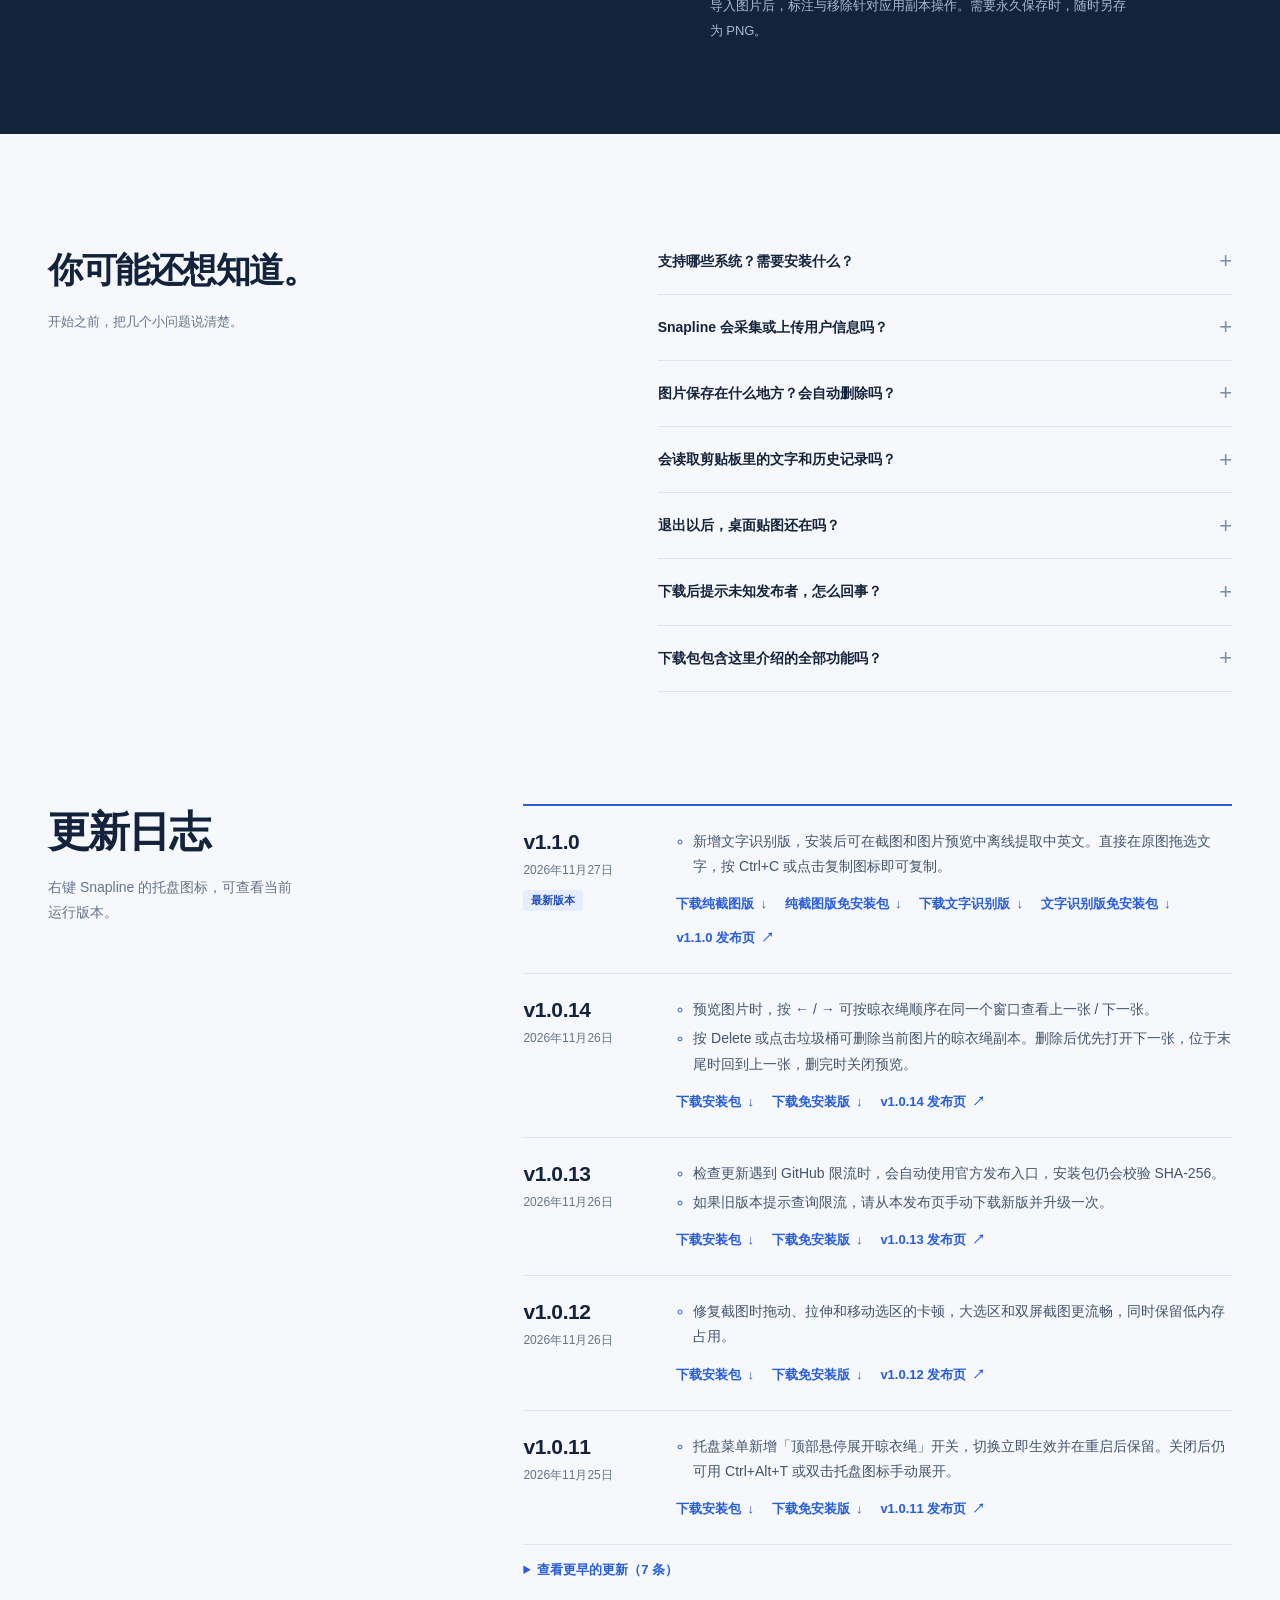
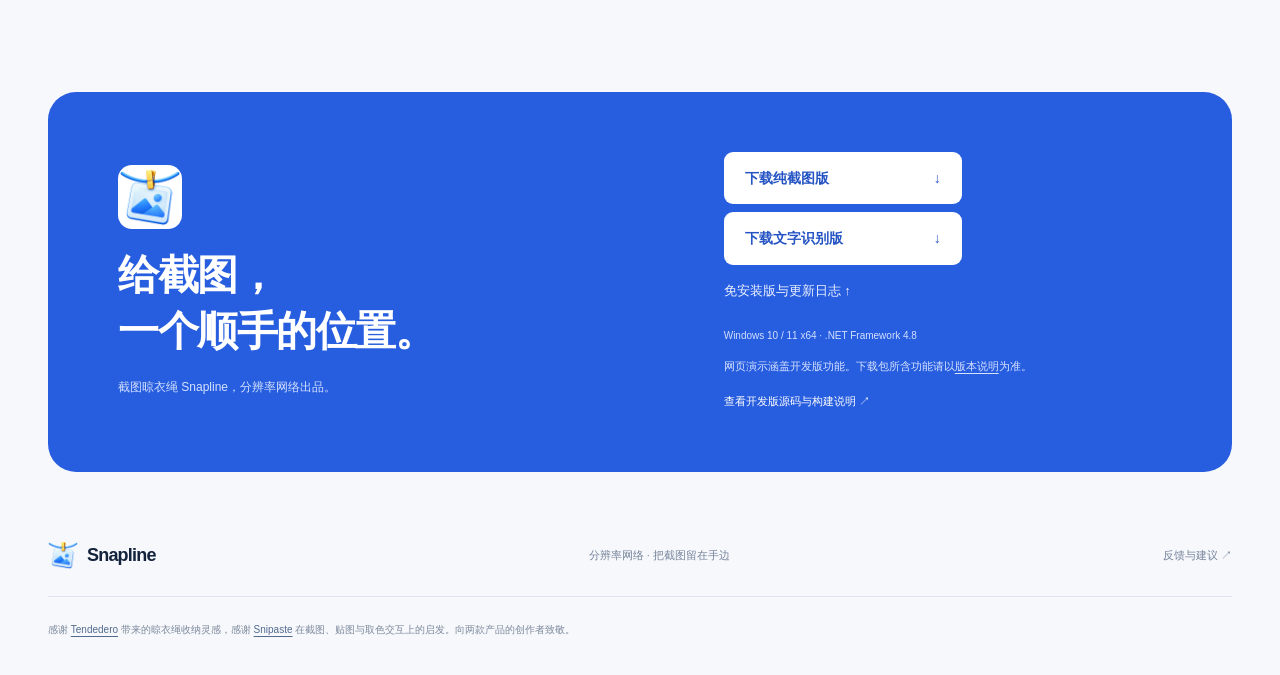
==== commit efeba474: "docs: 将文字识别并入功能标签并补充隐私说明" ====
--- a/docs/index.html
+++ b/docs/index.html
@@ -41,7 +41,7 @@
         <h1 id="hero-title">刚截的图，<br><span>一直在手边。</span></h1>
       </div>
       <div class="hero-details">
-        <p class="hero-description">用一根晾衣绳，收好最近的截图。<br>随手复制、圈出重点、贴到桌面，也能<a href="#ocr">提取截图文字</a>。</p>
+        <p class="hero-description">用一根晾衣绳，收好最近的截图。<br>随手复制、圈出重点，或贴在桌面慢慢看。</p>
         <div class="hero-actions"><a class="button primary" href="#download">获取 Windows 版 <span aria-hidden="true">↗</span></a><a class="text-link" href="#try">在线试用 <span aria-hidden="true">↓</span></a></div>
       </div>
     </section>
@@ -156,20 +156,12 @@
     <section class="showcase-section section-space" id="features" aria-labelledby="features-title">
       <div class="container">
         <div class="section-heading reveal"><h2 id="features-title">截下来。挂起来。<br><span class="muted-heading">下一秒，就用得上。</span></h2><p>不用在文件夹里来回找，也不用打断正在做的事。</p></div>
-        <article class="ocr-feature reveal" id="ocr" aria-labelledby="ocr-title">
-          <div class="ocr-copy">
-            <h3 id="ocr-title">直接复制截图中的文字</h3>
-            <p>在截图或图片预览中点击<strong>「提取文字」</strong>，在原图上拖选要复制的中英文，再按 <kbd>Ctrl+C</kbd>。</p>
-            <p>文字识别全程在本机离线完成。</p>
-            <a class="text-link" href="#download">获取文字识别版 <span aria-hidden="true">↓</span></a>
-          </div>
-          <button class="screenshot-button ocr-image" type="button" data-image="images/07-text-recognition.png" data-title="在原图上选中文字" aria-label="放大查看文字识别界面"><img src="images/07-text-recognition.png" alt="Snapline 截图界面，原图上的英文 Review 和中文项目编号已选中，底部工具栏显示复制文字图标" width="1050" height="640" loading="lazy"></button>
-        </article>
         <div class="showcase reveal">
           <div class="demo-tabs" role="tablist" aria-label="查看软件功能">
             <button id="tab-shelf" type="button" role="tab" aria-selected="true" aria-controls="panel-shelf" tabindex="0">晾衣绳收纳</button>
             <button id="tab-preview" type="button" role="tab" aria-selected="false" aria-controls="panel-preview" tabindex="-1">预览与标注</button>
             <button id="tab-capture" type="button" role="tab" aria-selected="false" aria-controls="panel-capture" tabindex="-1">截图与取色</button>
+            <button id="tab-ocr" type="button" role="tab" aria-selected="false" aria-controls="ocr" tabindex="-1">文字识别</button>
             <button id="tab-pin" type="button" role="tab" aria-selected="false" aria-controls="panel-pin" tabindex="-1">桌面贴图</button>
           </div>
           <div id="panel-shelf" class="demo-panel shelf-panel" role="tabpanel" aria-labelledby="tab-shelf" tabindex="0">
@@ -183,6 +175,14 @@
           <div id="panel-capture" class="demo-panel" role="tabpanel" aria-labelledby="tab-capture" tabindex="0" hidden>
             <div class="demo-copy"><h3>一键截图，顺手圈出你想说的。</h3><p>F1 开始截图，自由框选或选择识别到的控件。选好区域后打开取色器，复制 HEX / RGB 颜色。</p></div>
             <a class="capture-stage" href="#try" data-try-capture><img class="capture-example" src="images/05-capture-annotation.png" alt="" width="301" height="201" loading="lazy"><img class="capture-toolbar" src="images/04-capture-toolbar.png" alt="" width="645" height="42" loading="lazy"><span class="button primary">试用截图工具 <span aria-hidden="true">↑</span></span></a>
+          </div>
+          <div id="ocr" class="demo-panel" role="tabpanel" aria-labelledby="tab-ocr" tabindex="0" hidden>
+            <div class="demo-copy">
+              <h3>直接复制截图中的文字</h3>
+              <p>在截图或图片预览中点击「提取文字」，在原图上拖选中英文，再按 <kbd>Ctrl+C</kbd> 复制。</p>
+              <p>文字识别版使用本地模型，离线完成识别。Snapline 不采集用户个人信息，不上传或回传截图和识别结果。</p>
+            </div>
+            <button class="screenshot-button preview-stage" type="button" data-image="images/07-text-recognition.png" data-title="在原图上选中文字" aria-label="放大查看文字识别界面"><img src="images/07-text-recognition.png" alt="Snapline 截图界面，原图上的英文 Review 和中文项目编号已选中，底部工具栏显示复制文字图标" width="1050" height="640" loading="lazy"></button>
           </div>
           <div id="panel-pin" class="demo-panel" role="tabpanel" aria-labelledby="tab-pin" tabindex="0" hidden>
             <div class="demo-copy"><h3>把参考留在眼前，思路就不用来回切。</h3><p>F3 将剪贴板图片、文字或颜色贴到屏幕。拖动移动，滚轮缩放，Ctrl+滚轮调节透明度。</p></div>
@@ -215,6 +215,7 @@
       <div class="questions-heading reveal"><h2 id="questions-title">你可能还想知道。</h2><p>开始之前，把几个小问题说清楚。</p></div>
       <div class="questions-list reveal">
         <details><summary>支持哪些系统？需要安装什么？</summary><div><p>支持 Windows 10 / 11 x64，需要 .NET Framework 4.8 或更高版本。提供安装包和免安装版；安装包无需管理员权限，免安装版解压后运行 Snapline.exe 即可。</p></div></details>
+        <details id="privacy"><summary>Snapline 会采集或上传用户信息吗？</summary><div><p>Snapline 客户端不采集用户个人信息或使用统计。截图、剪贴板内容和识别结果均在本机处理，不会上传或回传。手动检查更新时，软件只向 GitHub 查询公开版本，并在你确认后获取更新。</p></div></details>
         <details><summary>图片保存在什么地方？会自动删除吗？</summary><div><p>图片副本与设置保存在 <code>%LOCALAPPDATA%\Snapline</code>，也可从托盘打开收集文件夹。晾衣绳显示最近 60 张，较旧副本仍留在 inbox 文件夹中，不会自动清理。</p></div></details>
         <details><summary>会读取剪贴板里的文字和历史记录吗？</summary><div><p>自动收集只读取之后发生变化的图片，不读取文字或剪贴板历史。仅当你主动使用“贴到屏幕”时，才会读取当前剪贴板中的图片、文字或颜色。</p></div></details>
         <details><summary>退出以后，桌面贴图还在吗？</summary><div><p>贴图只在当前运行期间保留，退出后不会恢复。需要长期保留，请在贴图中按 Ctrl+S 另存 PNG。晾衣绳里已保存的图片副本会留在本机。</p></div></details>
--- a/docs/style.css
+++ b/docs/style.css
@@ -47,7 +47,6 @@
 .hero h1 { font-size: clamp(48px, 5vw, 70px); line-height: 1.2; letter-spacing: -3.4px; white-space: nowrap; }
 .hero h1 span { color: var(--blue); }
 .hero-description { font-size: 17px; color: var(--muted); line-height: 1.9; margin-top: 27px; }
-.hero-description a { color: var(--blue); text-decoration: underline; text-underline-offset: 3px; }
 .hero-actions { display: flex; gap: 26px; align-items: center; margin-top: 34px; }
 .button { display: inline-flex; justify-content: center; align-items: center; gap: 28px; font-size: 14px; font-weight: 600; padding: 14px 21px; border-radius: 9px; transition: transform .2s, background .2s, box-shadow .2s; white-space: nowrap; }
 .button.primary { background: var(--blue); color: white; box-shadow: 0 5px 12px #275ddf14; }
@@ -63,15 +62,8 @@
 .section-heading { max-width: 700px; margin-bottom: 42px; }
 .muted-heading { color: #8794aa; }
 .section-heading p, .questions-heading p { color: var(--muted); font-size: 15px; margin-top: 18px; }
-.ocr-feature { display: grid; grid-template-columns: minmax(0, .88fr) minmax(0, 1.12fr); align-items: center; gap: clamp(24px, 4vw, 58px); padding: clamp(20px, 3.8vw, 48px); margin-bottom: 32px; border: 1px solid var(--line); border-radius: 24px; background: #f3f6fb; }
-.ocr-copy h3 { font-size: clamp(25px, 3vw, 38px); line-height: 1.28; letter-spacing: -.8px; }
-.ocr-copy p { color: var(--muted); font-size: 14px; margin-top: 13px; }
-.ocr-copy strong, .ocr-copy kbd { color: var(--ink); font-weight: 650; }
-.ocr-copy kbd { white-space: nowrap; }
-.ocr-copy .text-link { margin-top: 10px; min-height: 44px; color: var(--blue); }
-.ocr-copy .text-link:hover { text-decoration: underline; text-underline-offset: 3px; }
 .showcase { border: 1px solid #e2e8f0; border-radius: 24px; overflow: hidden; background: #f3f6fb; }
-.demo-tabs { display: grid; grid-template-columns: repeat(4, 1fr); padding: 8px; gap: 5px; background: #eaf0f8; }
+.demo-tabs { display: grid; grid-template-columns: repeat(5, minmax(0, 1fr)); padding: 8px; gap: 5px; background: #eaf0f8; }
 .demo-tabs button { background: transparent; color: #68788f; border: 0; padding: 13px 8px; font-size: 13px; font-weight: 600; border-radius: 10px; transition: background .2s, color .2s, box-shadow .2s; }
 .demo-tabs button[aria-selected="true"] { background: white; color: var(--blue); box-shadow: 0 2px 9px #34527a0c; }
 .demo-tabs button:hover { color: var(--blue); background: #ffffff80; }
@@ -81,10 +73,9 @@
 .demo-copy p { font-size: 13px; color: var(--muted); margin-top: 9px; line-height: 1.9; }
 .shelf-stage { overflow: hidden; min-height: 250px; display: flex; align-items: center; background: linear-gradient(130deg, #e6edf5, #f4f1e7); }
 .shelf-stage img { width: 100%; min-width: 850px; max-width: none; margin-inline: auto; }
-.preview-stage, .ocr-image { display: block; padding: 0; border: 0; border-radius: 9px; background: #222; overflow: hidden; box-shadow: 0 16px 35px -14px #19305055; cursor: zoom-in; }
-.preview-stage { margin: auto; width: 620px; max-width: calc(100% - 64px); }
+.preview-stage { display: block; margin: auto; width: 620px; max-width: calc(100% - 64px); padding: 0; border: 0; border-radius: 9px; background: #222; overflow: hidden; box-shadow: 0 16px 35px -14px #19305055; cursor: zoom-in; }
 .demo-panel:has(.preview-stage) { padding-bottom: 38px; }
-.preview-stage img, .ocr-image, .ocr-image img { width: 100%; }
+.preview-stage img { width: 100%; }
 .capture-stage { display: flex; align-items: center; flex-direction: column; gap: 22px; padding: 0 24px 16px; }
 .capture-example { border: 1px solid #b5c7df; box-shadow: 0 10px 25px #304e7614; }
 .capture-toolbar { width: 645px; border-radius: 7px; box-shadow: 0 8px 20px #304e761c; }
@@ -213,7 +204,6 @@
   .hero-actions .text-link { font-size: 13px; gap: 14px; }
   .essentials { flex-wrap: wrap; justify-content: flex-start; column-gap: 30px; row-gap: 12px; font-size: 11px; }
   .essentials > a { margin-left: auto; }
-  .ocr-feature { grid-template-columns: minmax(0, 1fr); }
   .workflow-section { grid-template-columns: 1fr; gap: 32px; }
   .workflow-intro > p br, .workflow-intro h2 br { display: none; }
   .workflow-intro > p { margin-block: 18px; }
@@ -267,10 +257,9 @@
   .section-heading { margin-bottom: 28px; }
   h2 { font-size: 31px; letter-spacing: -1.25px; }
   .section-heading p { font-size: 12px; margin-top: 17px; }
-  .ocr-feature { margin-bottom: 24px; border-radius: 16px; }
   .showcase { border-radius: 16px; }
   .demo-tabs { padding: 5px; gap: 2px; }
-  .demo-tabs button { font-size: 10px; padding: 12px 2px; border-radius: 7px; white-space: nowrap; }
+  .demo-tabs button { font-size: 10px; padding: 12px 2px; border-radius: 7px; }
   .demo-panel { min-height: 360px; padding-top: 27px; }
   .demo-copy { padding-inline: 20px; margin-bottom: 23px; }
   .demo-copy h3 { font-size: 18px; letter-spacing: -.8px; }
--- a/docs/desktop-demo.css
+++ b/docs/desktop-demo.css
@@ -453,7 +453,7 @@
   .hero-details { padding-bottom: 0; }
   .download-copy:lang(en) > img { position: static; margin-bottom: 14px; }
   .showcase { display: block; }
-  .demo-tabs { grid-template-columns: repeat(4, 1fr); border-right: 0; }
+  .demo-tabs { grid-template-columns: repeat(5, minmax(0, 1fr)); border-right: 0; }
   .demo-tabs button { padding-inline: 4px; text-align: center; }
 }
 @media (max-width: 540px) {
